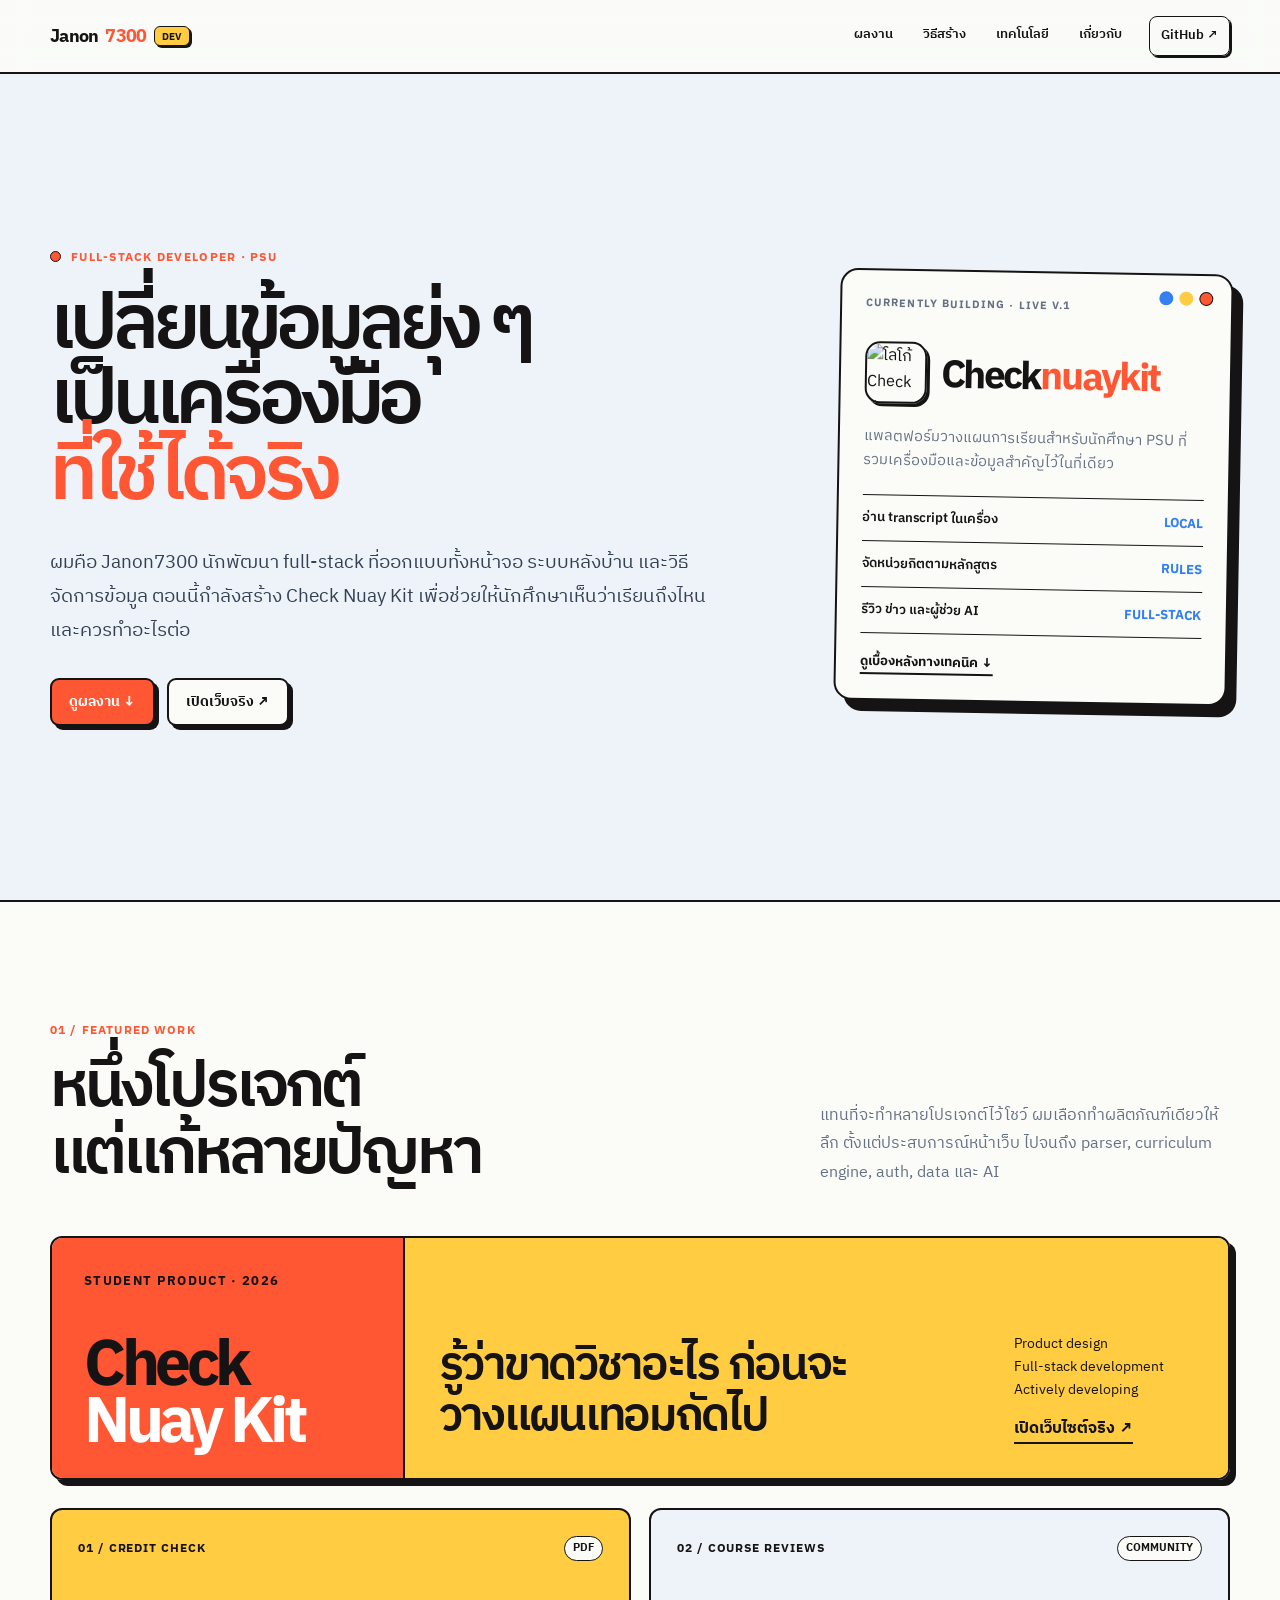
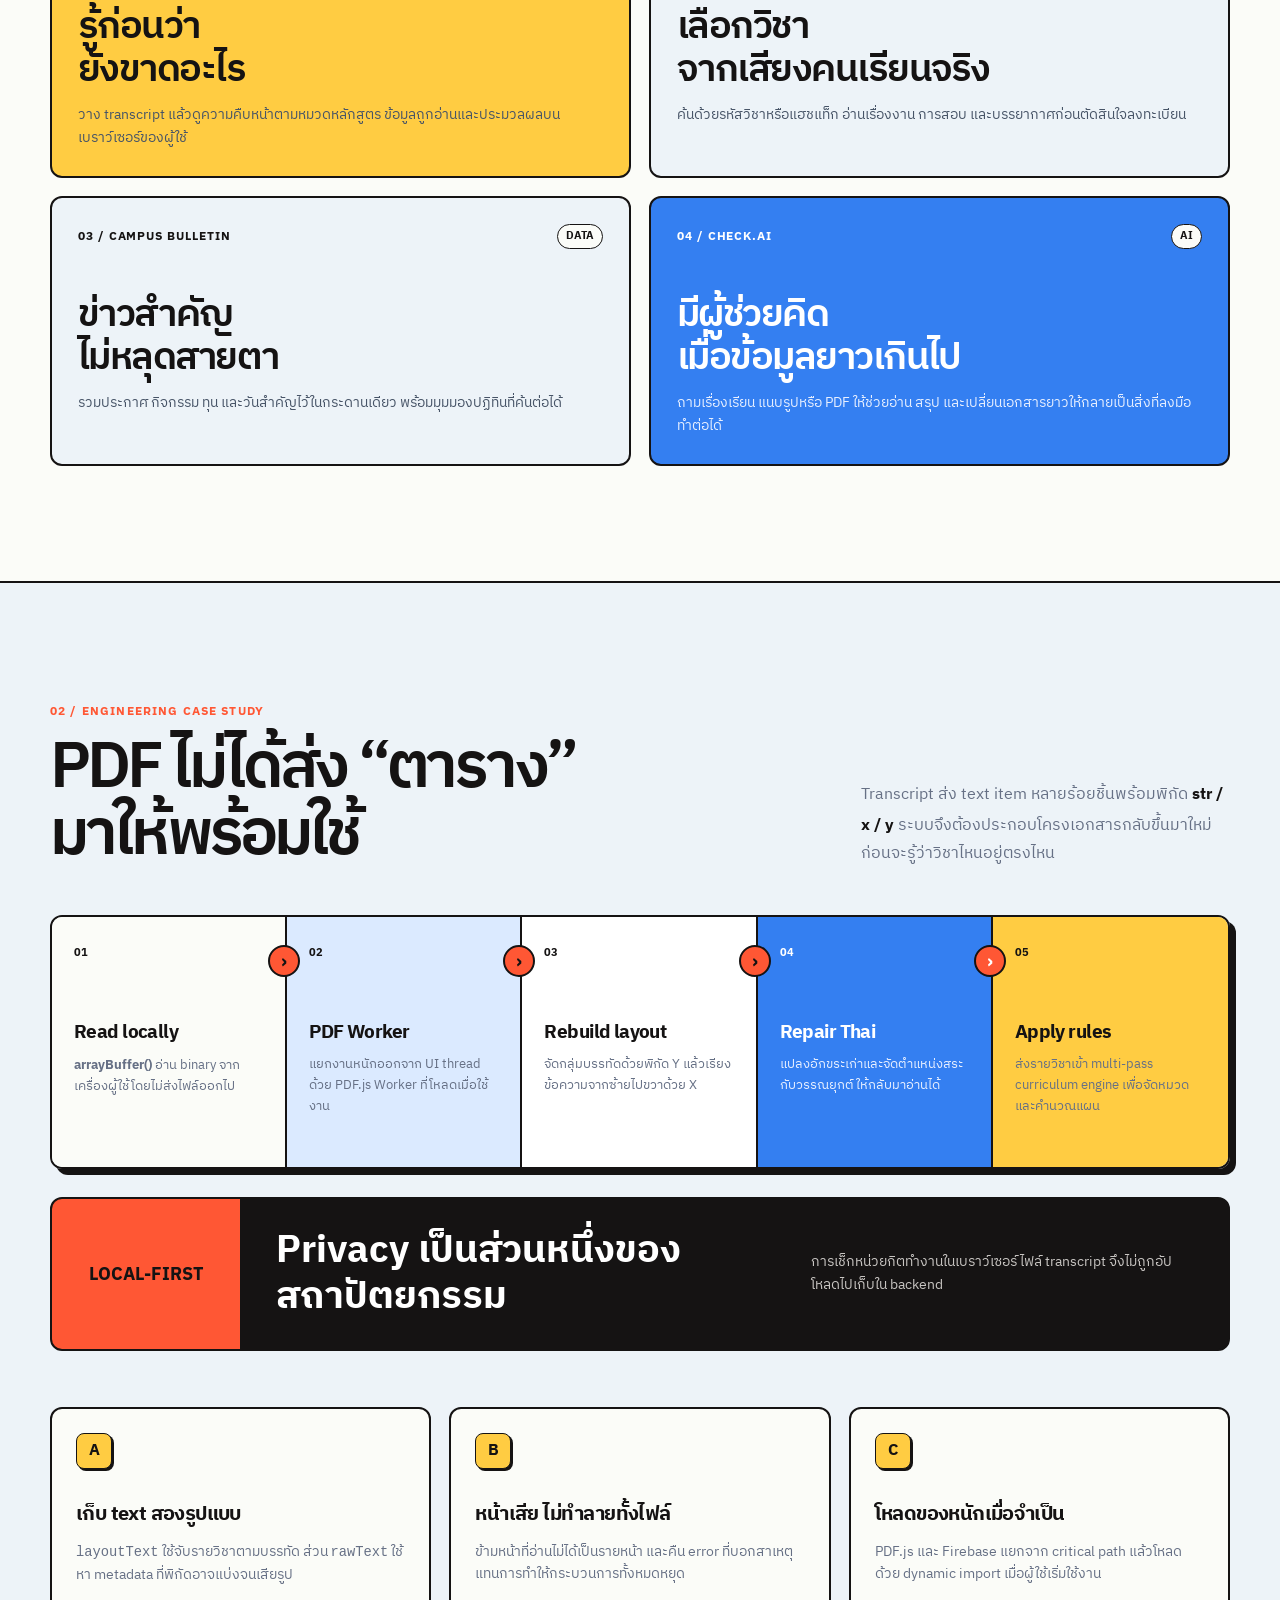
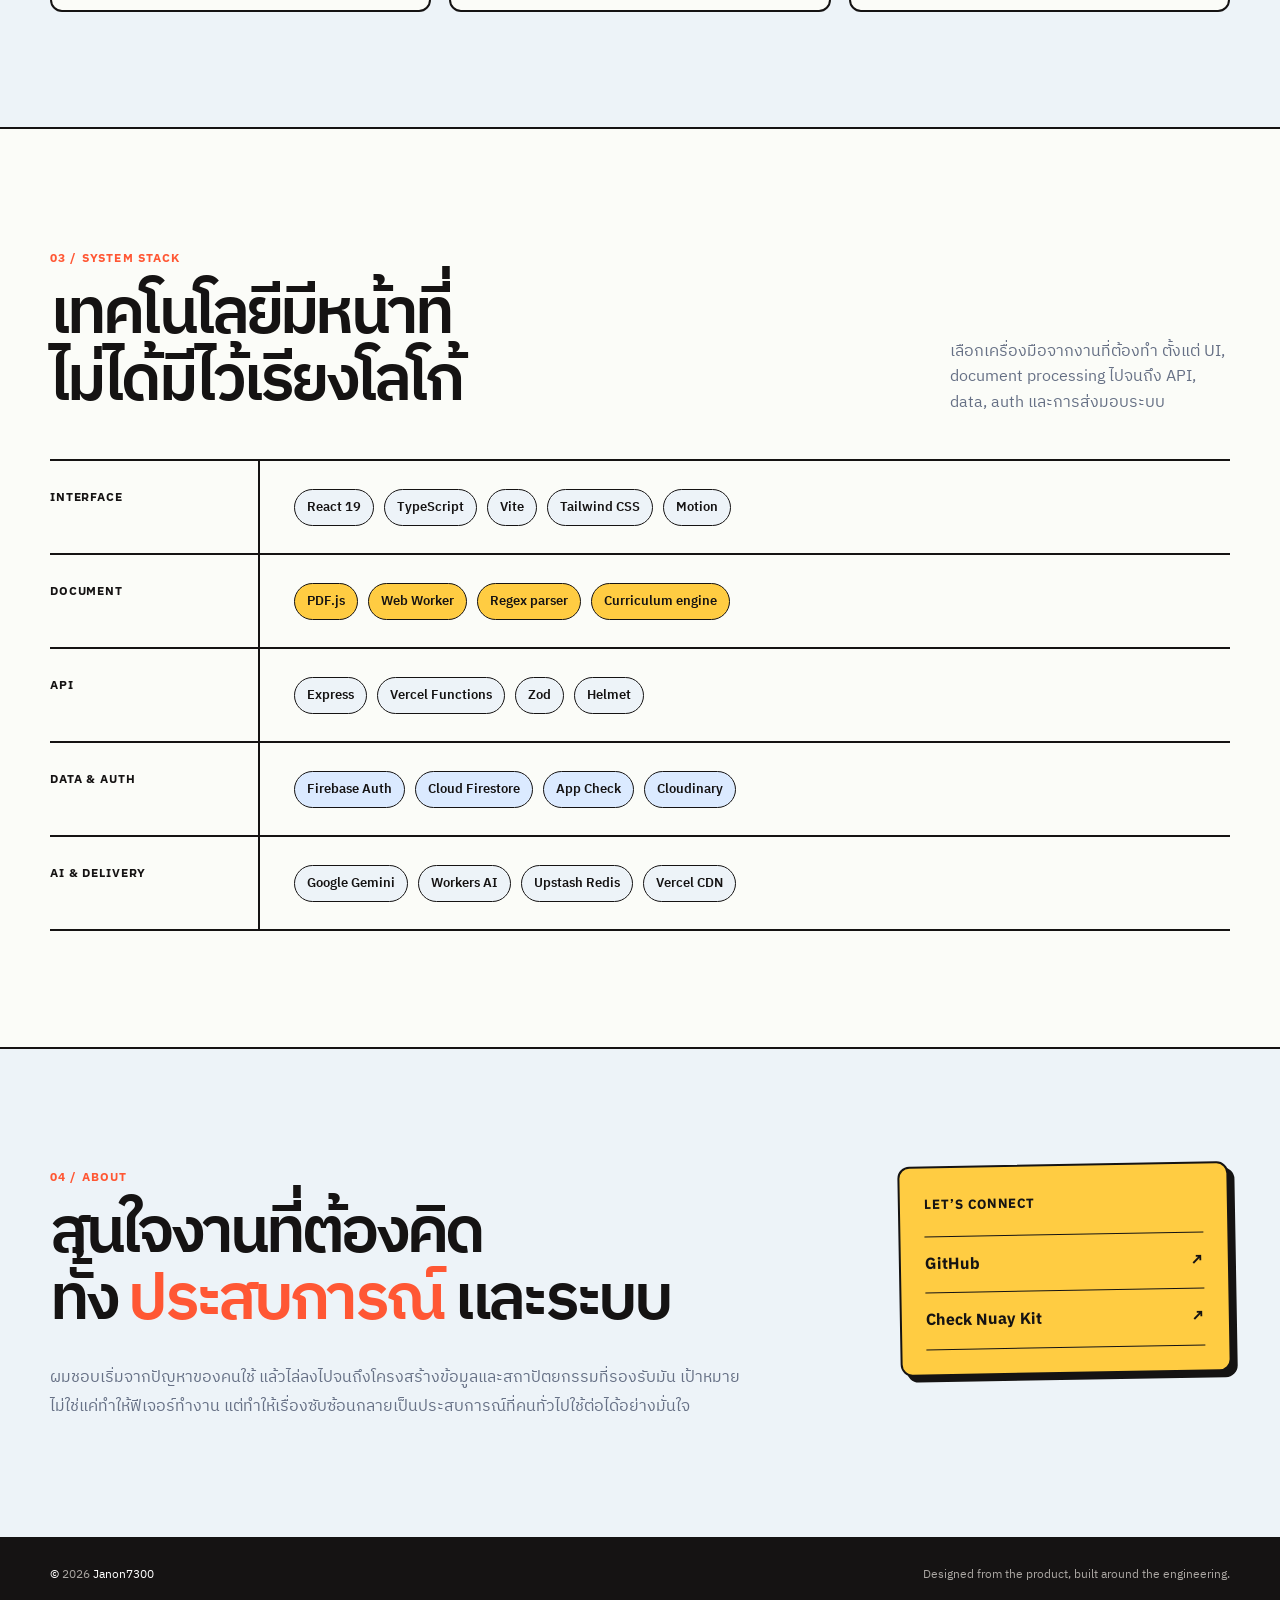
==== index.html @ 9622d3dd "Align portfolio with Check Nuay Kit design system" ====
<!doctype html>
<html lang="th">
<head>
  <meta charset="utf-8">
  <meta name="viewport" content="width=device-width, initial-scale=1">
  <meta name="description" content="Janon7300 — Full-stack developer ผู้สร้าง Check Nuay Kit และระบบอ่าน transcript แบบ local-first">
  <meta name="theme-color" content="#edf3f8">
  <meta property="og:title" content="Janon7300 — Full-stack Developer">
  <meta property="og:description" content="ออกแบบหน้าจอ ระบบหลังบ้าน และวิธีเปลี่ยนข้อมูลยุ่ง ๆ ให้เป็นเครื่องมือที่ใช้ได้จริง">
  <meta property="og:type" content="website">
  <meta property="og:url" content="https://janon7300.github.io/">
  <link rel="preconnect" href="https://fonts.googleapis.com">
  <link rel="preconnect" href="https://fonts.gstatic.com" crossorigin>
  <link href="https://fonts.googleapis.com/css2?family=IBM+Plex+Sans+Thai:wght@400;500;600;700&family=IBM+Plex+Sans:wght@500;600;700&display=swap" rel="stylesheet">
  <title>Janon7300 — Full-stack Developer</title>
  <style>
    :root {
      --bg: #edf3f8;
      --surface: #fbfcf8;
      --ink: #151313;
      --muted: #667085;
      --coral: #ff5734;
      --yellow: #ffcc42;
      --blue: #347ff1;
      --blue-soft: #dbeaff;
      --line: #151313;
      --shadow: 6px 6px 0 var(--ink);
      --radius: 12px;
      --wrap: min(1180px, calc(100% - 40px));
    }

    * { box-sizing: border-box; }

    html {
      scroll-behavior: smooth;
      scroll-padding-top: 88px;
    }

    body {
      margin: 0;
      color: var(--ink);
      background: var(--bg);
      font-family: "IBM Plex Sans Thai", "IBM Plex Sans", ui-sans-serif, system-ui, sans-serif;
      line-height: 1.6;
    }

    a { color: inherit; text-decoration: none; }
    img { display: block; max-width: 100%; }
    button, a { -webkit-tap-highlight-color: transparent; }
    ::selection { color: var(--ink); background: var(--yellow); }

    .skip-link {
      position: fixed;
      top: 8px;
      left: 8px;
      z-index: 100;
      padding: 10px 14px;
      color: #fff;
      background: var(--ink);
      transform: translateY(-150%);
    }

    .skip-link:focus { transform: none; }
    a:focus-visible { outline: 3px solid var(--blue); outline-offset: 4px; }
    .wrap { width: var(--wrap); margin-inline: auto; }

    .site-header {
      position: sticky;
      top: 0;
      z-index: 30;
      background: color-mix(in srgb, var(--surface) 92%, transparent);
      border-bottom: 2px solid var(--line);
      backdrop-filter: blur(12px);
    }

    .header-inner {
      display: flex;
      min-height: 72px;
      align-items: center;
      justify-content: space-between;
      gap: 24px;
    }

    .brand {
      display: inline-flex;
      align-items: center;
      gap: 7px;
      font-family: "IBM Plex Sans", sans-serif;
      font-size: 1.12rem;
      font-weight: 700;
      letter-spacing: -.04em;
    }

    .brand span { color: var(--coral); }
    .version {
      padding: 1px 7px;
      background: var(--yellow);
      border: 1.5px solid var(--line);
      border-radius: 6px;
      font-size: .65rem;
      letter-spacing: 0;
      box-shadow: 2px 2px 0 var(--ink);
    }

    nav { display: flex; align-items: center; gap: 8px; }
    nav a {
      padding: 8px 11px;
      border-bottom: 3px solid transparent;
      font-size: .84rem;
      font-weight: 600;
    }
    nav a:hover { color: var(--coral); border-color: var(--coral); }

    .nav-github {
      margin-left: 8px;
      border: 1.5px solid var(--line);
      border-radius: 8px;
      box-shadow: 2px 2px 0 var(--ink);
    }
    nav .nav-github:hover { color: var(--ink); background: var(--yellow); border-color: var(--line); transform: translate(-1px, -1px); }

    .hero {
      display: grid;
      grid-template-columns: minmax(0, 1.28fr) minmax(320px, .72fr);
      gap: clamp(46px, 7vw, 100px);
      min-height: calc(100svh - 74px);
      padding-block: clamp(64px, 9vw, 116px);
      align-items: center;
    }

    .eyebrow {
      display: flex;
      margin: 0 0 22px;
      align-items: center;
      gap: 10px;
      color: var(--coral);
      font-family: "IBM Plex Sans", sans-serif;
      font-size: .72rem;
      font-weight: 700;
      letter-spacing: .11em;
      text-transform: uppercase;
    }

    .eyebrow::before {
      width: 9px;
      height: 9px;
      content: "";
      background: currentColor;
      border: 1px solid var(--line);
      border-radius: 50%;
    }

    h1, h2, h3, p { overflow-wrap: anywhere; }

    h1 {
      max-width: 780px;
      margin: 0;
      font-size: clamp(3.4rem, 6vw, 6rem);
      font-weight: 600;
      letter-spacing: -.065em;
      line-height: .98;
    }

    h1 span { display: block; }
    h1 .accent { color: var(--coral); }

    .hero-copy {
      max-width: 680px;
      margin: 32px 0 0;
      color: #344054;
      font-size: clamp(1rem, 1.5vw, 1.18rem);
      line-height: 1.8;
    }

    .actions { display: flex; gap: 12px; margin-top: 30px; flex-wrap: wrap; }

    .button {
      display: inline-flex;
      min-height: 48px;
      padding: 11px 17px;
      align-items: center;
      justify-content: center;
      background: var(--surface);
      border: 2px solid var(--line);
      border-radius: 9px;
      box-shadow: 4px 4px 0 var(--ink);
      font-size: .88rem;
      font-weight: 700;
      transition: transform .16s ease, box-shadow .16s ease, background .16s ease;
    }

    .button.primary { color: #fff; background: var(--coral); }
    .button:hover { background: var(--yellow); transform: translate(-2px, -2px); box-shadow: 6px 6px 0 var(--ink); }
    .button.primary:hover { color: var(--ink); }

    .project-card {
      position: relative;
      padding: 24px;
      background: var(--surface);
      border: 2px solid var(--line);
      border-radius: 18px;
      box-shadow: 10px 11px 0 var(--ink);
      transform: rotate(1deg);
    }

    .project-card::before {
      position: absolute;
      top: 16px;
      right: 18px;
      width: 12px;
      height: 12px;
      content: "";
      background: var(--coral);
      border: 1.5px solid var(--line);
      border-radius: 50%;
      box-shadow: -20px 0 0 var(--yellow), -40px 0 0 var(--blue);
    }

    .project-card .label {
      margin: 0 0 30px;
      font-family: "IBM Plex Sans", sans-serif;
      font-size: .67rem;
      font-weight: 700;
      letter-spacing: .1em;
    }

    .project-brand {
      display: flex;
      align-items: center;
      gap: 14px;
    }

    .project-brand img {
      width: 62px;
      height: 62px;
      border: 2px solid var(--line);
      border-radius: 15px;
      box-shadow: 3px 3px 0 var(--ink);
    }

    .project-brand h2 {
      margin: 0;
      font-family: "IBM Plex Sans", sans-serif;
      font-size: clamp(1.8rem, 3vw, 2.6rem);
      letter-spacing: -.06em;
      line-height: 1;
    }

    .project-brand h2 span { color: var(--coral); }
    .project-card > p { margin: 22px 0; color: var(--muted); font-size: .92rem; }

    .project-points {
      display: grid;
      margin: 0;
      padding: 0;
      list-style: none;
      border-top: 1.5px solid var(--line);
    }

    .project-points li {
      display: flex;
      padding: 12px 0;
      align-items: center;
      justify-content: space-between;
      gap: 16px;
      border-bottom: 1.5px solid var(--line);
      font-size: .82rem;
      font-weight: 600;
    }

    .project-points b { color: var(--blue); font-family: "IBM Plex Sans", sans-serif; }
    .card-link { display: inline-block; margin-top: 18px; font-size: .82rem; font-weight: 700; border-bottom: 2px solid var(--line); }

    section { padding-block: clamp(74px, 9vw, 120px); }
    .section-head {
      display: grid;
      grid-template-columns: minmax(0, .9fr) minmax(300px, .55fr);
      gap: clamp(34px, 8vw, 100px);
      margin-bottom: 48px;
      align-items: end;
    }

    .section-no {
      display: inline-block;
      margin-bottom: 14px;
      color: var(--coral);
      font-family: "IBM Plex Sans", sans-serif;
      font-size: .72rem;
      font-weight: 700;
      letter-spacing: .1em;
      text-transform: uppercase;
    }

    .section-head h2, .engineering-copy h2, .stack-heading h2, .about h2 {
      margin: 0;
      font-size: clamp(2.55rem, 5vw, 4.9rem);
      font-weight: 600;
      letter-spacing: -.06em;
      line-height: 1.05;
    }

    .section-head > p { margin: 0; color: var(--muted); line-height: 1.8; }

    .work-section {
      background: var(--surface);
      border-top: 2px solid var(--line);
      border-bottom: 2px solid var(--line);
    }

    .work-intro {
      display: grid;
      grid-template-columns: minmax(240px, .6fr) minmax(0, 1.4fr);
      margin-bottom: 28px;
      overflow: hidden;
      border: 2px solid var(--line);
      border-radius: var(--radius);
      box-shadow: var(--shadow);
    }

    .work-title {
      display: flex;
      min-height: 240px;
      padding: 32px;
      flex-direction: column;
      justify-content: space-between;
      background: var(--coral);
      border-right: 2px solid var(--line);
    }

    .work-title small { font-family: "IBM Plex Sans", sans-serif; font-weight: 700; letter-spacing: .1em; }
    .work-title h3 { margin: 0; font-family: "IBM Plex Sans", sans-serif; font-size: clamp(2.6rem, 5vw, 5rem); letter-spacing: -.07em; line-height: .88; }
    .work-title h3 span { color: #fff; }

    .work-summary {
      display: grid;
      grid-template-columns: minmax(0, 1fr) 180px;
      gap: 32px;
      padding: 34px;
      align-items: end;
      background: var(--yellow);
    }

    .work-summary h3 { max-width: 620px; margin: 0; font-size: clamp(1.9rem, 3.6vw, 3.5rem); font-weight: 600; letter-spacing: -.05em; line-height: 1.12; }
    .work-summary p { margin: 0; font-size: .9rem; }
    .work-summary a { display: inline-block; margin-top: 14px; font-weight: 700; border-bottom: 2px solid var(--line); }

    .module-grid {
      display: grid;
      grid-template-columns: repeat(2, minmax(0, 1fr));
      gap: 18px;
    }

    .module {
      min-height: 245px;
      padding: 26px;
      background: var(--bg);
      border: 2px solid var(--line);
      border-radius: var(--radius);
      transition: transform .18s ease, box-shadow .18s ease;
    }

    .module:nth-child(1) { background: var(--yellow); }
    .module:nth-child(4) { color: #fff; background: var(--blue); }
    .module:hover { transform: translate(-3px, -3px); box-shadow: var(--shadow); }
    .module-top { display: flex; align-items: center; justify-content: space-between; gap: 20px; }
    .module-no { font-family: "IBM Plex Sans", sans-serif; font-size: .72rem; font-weight: 700; letter-spacing: .08em; }
    .module-tag { padding: 3px 8px; background: var(--surface); border: 1.5px solid var(--line); border-radius: 999px; color: var(--ink); font-size: .66rem; font-weight: 700; }
    .module h3 { max-width: 480px; margin: 45px 0 12px; font-size: clamp(1.7rem, 3vw, 2.7rem); font-weight: 600; letter-spacing: -.04em; line-height: 1.12; }
    .module p { max-width: 520px; margin: 0; color: #475467; font-size: .9rem; }
    .module:nth-child(4) p { color: #e7efff; }

    .engineering {
      background: var(--bg);
    }

    .engineering-copy {
      display: grid;
      grid-template-columns: minmax(0, 1fr) minmax(300px, .52fr);
      gap: clamp(34px, 8vw, 100px);
      margin-bottom: 46px;
      align-items: end;
    }

    .engineering-copy p { margin: 0; color: var(--muted); line-height: 1.8; }
    .engineering-copy code { color: var(--ink); font-family: "IBM Plex Sans", monospace; font-weight: 700; }

    .pipeline {
      display: grid;
      grid-template-columns: repeat(5, minmax(0, 1fr));
      border: 2px solid var(--line);
      border-radius: var(--radius);
      box-shadow: var(--shadow);
      overflow: hidden;
    }

    .pipe-step {
      position: relative;
      min-height: 250px;
      padding: 22px;
      background: var(--surface);
      border-right: 2px solid var(--line);
    }

    .pipe-step:last-child { border-right: 0; background: var(--yellow); }
    .pipe-step:nth-child(2) { background: var(--blue-soft); }
    .pipe-step:nth-child(3) { background: #fff; }
    .pipe-step:nth-child(4) { color: #fff; background: var(--blue); }
    .pipe-step:nth-child(4) p { color: #e7efff; }

    .pipe-step:not(:last-child)::after {
      position: absolute;
      top: 28px;
      right: -15px;
      z-index: 3;
      display: grid;
      width: 28px;
      height: 28px;
      content: "›";
      background: var(--coral);
      border: 2px solid var(--line);
      border-radius: 50%;
      place-items: center;
      font-size: 1.2rem;
      font-weight: 700;
      line-height: 1;
    }

    .pipe-no { font-family: "IBM Plex Sans", sans-serif; font-size: .7rem; font-weight: 700; }
    .pipe-step h3 { margin: 56px 0 10px; font-size: 1.2rem; letter-spacing: -.03em; line-height: 1.2; }
    .pipe-step p { margin: 0; color: var(--muted); font-size: .8rem; line-height: 1.65; }
    .pipe-step code { color: inherit; font-family: "IBM Plex Sans", monospace; font-weight: 700; }

    .privacy {
      display: grid;
      grid-template-columns: 190px minmax(0, 1fr);
      margin-top: 28px;
      overflow: hidden;
      color: #fff;
      background: var(--ink);
      border: 2px solid var(--line);
      border-radius: var(--radius);
    }

    .privacy strong {
      display: grid;
      min-height: 150px;
      padding: 24px;
      color: var(--ink);
      background: var(--coral);
      border-right: 2px solid var(--line);
      place-items: center;
      text-align: center;
      font-family: "IBM Plex Sans", sans-serif;
      font-size: 1.1rem;
    }

    .privacy div { display: flex; padding: 28px 34px; align-items: center; justify-content: space-between; gap: 40px; }
    .privacy h3 { margin: 0; font-size: clamp(1.65rem, 3vw, 2.6rem); line-height: 1.2; }
    .privacy p { max-width: 500px; margin: 0; color: #c8c5c2; font-size: .9rem; }

    .decisions { display: grid; grid-template-columns: repeat(3, 1fr); gap: 18px; margin-top: 56px; }
    .decision { padding: 24px; background: var(--surface); border: 2px solid var(--line); border-radius: var(--radius); }
    .decision b { display: grid; width: 36px; height: 36px; background: var(--yellow); border: 1.5px solid var(--line); border-radius: 8px; place-items: center; box-shadow: 2px 2px 0 var(--ink); }
    .decision h3 { margin: 30px 0 10px; font-size: 1.25rem; letter-spacing: -.03em; }
    .decision p { margin: 0; color: var(--muted); font-size: .86rem; }

    .stack-section {
      background: var(--surface);
      border-top: 2px solid var(--line);
      border-bottom: 2px solid var(--line);
    }

    .stack-heading { display: grid; grid-template-columns: minmax(0, 1fr) 280px; gap: 60px; margin-bottom: 44px; align-items: end; }
    .stack-heading p { margin: 0; color: var(--muted); }

    .stack-list { border-top: 2px solid var(--line); }
    .stack-row {
      display: grid;
      grid-template-columns: 210px minmax(0, 1fr);
      min-height: 94px;
      border-bottom: 2px solid var(--line);
    }
    .stack-row h3 { margin: 0; padding: 26px 24px 26px 0; border-right: 2px solid var(--line); font-family: "IBM Plex Sans", sans-serif; font-size: .78rem; letter-spacing: .07em; text-transform: uppercase; }
    .stack-tools { display: flex; padding: 18px 0 18px 34px; align-items: center; gap: 10px; flex-wrap: wrap; }
    .stack-tools span { padding: 7px 12px; background: var(--bg); border: 1.5px solid var(--line); border-radius: 999px; font-size: .84rem; font-weight: 600; }
    .stack-row:nth-child(2) .stack-tools span { background: var(--yellow); }
    .stack-row:nth-child(4) .stack-tools span { background: var(--blue-soft); }

    .about {
      display: grid;
      grid-template-columns: minmax(0, 1.2fr) minmax(280px, .55fr);
      gap: clamp(50px, 10vw, 130px);
      align-items: start;
    }
    .about h2 span { color: var(--coral); }
    .about-copy p { max-width: 690px; margin: 28px 0 0; color: var(--muted); font-size: 1rem; line-height: 1.85; }
    .contact-card { padding: 24px; background: var(--yellow); border: 2px solid var(--line); border-radius: var(--radius); box-shadow: var(--shadow); transform: rotate(-1deg); }
    .contact-card small { font-family: "IBM Plex Sans", sans-serif; font-weight: 700; letter-spacing: .08em; }
    .contact-card a { display: flex; padding: 15px 0; align-items: center; justify-content: space-between; border-bottom: 1.5px solid var(--line); font-weight: 700; }
    .contact-card a:first-of-type { margin-top: 18px; border-top: 1.5px solid var(--line); }

    footer { color: #fff; background: var(--ink); }
    .footer-inner { display: flex; min-height: 76px; align-items: center; justify-content: space-between; gap: 20px; font-size: .78rem; }
    .footer-inner span:last-child { color: #aaa6a2; }

    @media (max-width: 920px) {
      .hero { grid-template-columns: 1fr; min-height: 0; }
      .project-card { max-width: 620px; transform: none; }
      .section-head, .engineering-copy { grid-template-columns: 1fr; }
      .work-intro { grid-template-columns: 1fr; }
      .work-title { min-height: 210px; border-right: 0; border-bottom: 2px solid var(--line); }
      .pipeline { grid-template-columns: 1fr; }
      .pipe-step { min-height: 0; border-right: 0; border-bottom: 2px solid var(--line); }
      .pipe-step:last-child { border-bottom: 0; }
      .pipe-step:not(:last-child)::after { top: auto; right: 24px; bottom: -15px; transform: rotate(90deg); }
      .pipe-step h3 { margin-top: 34px; }
      .privacy div { align-items: flex-start; flex-direction: column; gap: 14px; }
      .decisions { grid-template-columns: 1fr; }
      .stack-heading { grid-template-columns: 1fr; gap: 20px; }
      .about { grid-template-columns: 1fr; }
      .contact-card { max-width: 500px; transform: none; }
    }

    @media (max-width: 620px) {
      :root { --wrap: min(100% - 28px, 1180px); --shadow: 4px 4px 0 var(--ink); }
      html { scroll-padding-top: 72px; }
      .header-inner { min-height: 62px; }
      .brand { font-size: 1rem; }
      nav a { display: none; }
      nav a:first-child, nav .nav-github { display: inline-flex; }
      nav .nav-github { margin-left: 0; }
      .hero { gap: 54px; padding-block: 54px 76px; }
      h1 { font-size: clamp(2.85rem, 12.8vw, 3.8rem); line-height: 1.03; }
      .hero-copy { margin-top: 24px; font-size: .98rem; }
      .actions { align-items: stretch; flex-direction: column; }
      .button { width: 100%; }
      .project-card { padding: 20px; box-shadow: 7px 8px 0 var(--ink); }
      .project-card::before { display: none; }
      .project-card .label { margin-bottom: 22px; }
      .project-brand img { width: 52px; height: 52px; }
      section { padding-block: 68px; }
      .section-head { margin-bottom: 34px; }
      .section-head h2, .engineering-copy h2, .stack-heading h2, .about h2 { font-size: clamp(2.35rem, 11.5vw, 3.4rem); }
      .work-title { min-height: 180px; padding: 24px; }
      .work-title h3 { font-size: 3rem; }
      .work-summary { grid-template-columns: 1fr; padding: 26px; }
      .module-grid { grid-template-columns: 1fr; }
      .module { min-height: 220px; }
      .pipeline { box-shadow: 4px 4px 0 var(--ink); }
      .pipe-step { padding: 22px; }
      .privacy { grid-template-columns: 1fr; }
      .privacy strong { min-height: 88px; border-right: 0; border-bottom: 2px solid var(--line); }
      .privacy div { padding: 26px; }
      .stack-row { grid-template-columns: 1fr; }
      .stack-row h3 { padding: 18px 0 10px; border-right: 0; }
      .stack-tools { padding: 0 0 20px; }
      .about-copy p { font-size: .95rem; }
      .footer-inner { padding-block: 22px; align-items: flex-start; flex-direction: column; }
    }

    @media (prefers-reduced-motion: reduce) {
      html { scroll-behavior: auto; }
      *, *::before, *::after { transition-duration: .01ms !important; }
    }
  </style>
</head>
<body>
  <a class="skip-link" href="#main">ข้ามไปยังเนื้อหาหลัก</a>

  <header class="site-header">
    <div class="header-inner wrap">
      <a class="brand" href="#top" aria-label="กลับไปด้านบน">Janon<span>7300</span><b class="version">DEV</b></a>
      <nav aria-label="เมนูหลัก">
        <a href="#work">ผลงาน</a>
        <a href="#engineering">วิธีสร้าง</a>
        <a href="#stack">เทคโนโลยี</a>
        <a href="#about">เกี่ยวกับ</a>
        <a class="nav-github" href="https://github.com/Janon7300" target="_blank" rel="noreferrer">GitHub ↗</a>
      </nav>
    </div>
  </header>

  <main id="main">
    <section class="hero wrap" id="top">
      <div>
        <p class="eyebrow">Full-stack developer · PSU</p>
        <h1>
          <span>เปลี่ยนข้อมูลยุ่ง ๆ</span>
          <span>เป็นเครื่องมือ</span>
          <span class="accent">ที่ใช้ได้จริง</span>
        </h1>
        <p class="hero-copy">ผมคือ Janon7300 นักพัฒนา full-stack ที่ออกแบบทั้งหน้าจอ ระบบหลังบ้าน และวิธีจัดการข้อมูล ตอนนี้กำลังสร้าง Check Nuay Kit เพื่อช่วยให้นักศึกษาเห็นว่าเรียนถึงไหน และควรทำอะไรต่อ</p>
        <div class="actions">
          <a class="button primary" href="#work">ดูผลงาน ↓</a>
          <a class="button" href="https://checknuaykit.vercel.app/" target="_blank" rel="noreferrer">เปิดเว็บจริง ↗</a>
        </div>
      </div>

      <aside class="project-card" aria-label="โปรเจกต์ที่กำลังพัฒนา">
        <p class="label">CURRENTLY BUILDING · LIVE V.1</p>
        <div class="project-brand">
          <img src="https://checknuaykit.vercel.app/p2.png" width="62" height="62" alt="โลโก้ Check Nuay Kit">
          <h2>Check<span>nuaykit</span></h2>
        </div>
        <p>แพลตฟอร์มวางแผนการเรียนสำหรับนักศึกษา PSU ที่รวมเครื่องมือและข้อมูลสำคัญไว้ในที่เดียว</p>
        <ul class="project-points">
          <li><span>อ่าน transcript ในเครื่อง</span><b>LOCAL</b></li>
          <li><span>จัดหน่วยกิตตามหลักสูตร</span><b>RULES</b></li>
          <li><span>รีวิว ข่าว และผู้ช่วย AI</span><b>FULL-STACK</b></li>
        </ul>
        <a class="card-link" href="#engineering">ดูเบื้องหลังทางเทคนิค ↓</a>
      </aside>
    </section>

    <section class="work-section" id="work">
      <div class="wrap">
        <div class="section-head">
          <div>
            <span class="section-no">01 / Featured work</span>
            <h2>หนึ่งโปรเจกต์<br>แต่แก้หลายปัญหา</h2>
          </div>
          <p>แทนที่จะทำหลายโปรเจกต์ไว้โชว์ ผมเลือกทำผลิตภัณฑ์เดียวให้ลึก ตั้งแต่ประสบการณ์หน้าเว็บ ไปจนถึง parser, curriculum engine, auth, data และ AI</p>
        </div>

        <article class="work-intro">
          <div class="work-title">
            <small>STUDENT PRODUCT · 2026</small>
            <h3>Check<br><span>Nuay Kit</span></h3>
          </div>
          <div class="work-summary">
            <h3>รู้ว่าขาดวิชาอะไร ก่อนจะวางแผนเทอมถัดไป</h3>
            <div>
              <p>Product design<br>Full-stack development<br>Actively developing</p>
              <a href="https://checknuaykit.vercel.app/" target="_blank" rel="noreferrer">เปิดเว็บไซต์จริง ↗</a>
            </div>
          </div>
        </article>

        <div class="module-grid" aria-label="ความสามารถหลักของ Check Nuay Kit">
          <article class="module">
            <div class="module-top"><span class="module-no">01 / CREDIT CHECK</span><span class="module-tag">PDF</span></div>
            <h3>รู้ก่อนว่า<br>ยังขาดอะไร</h3>
            <p>วาง transcript แล้วดูความคืบหน้าตามหมวดหลักสูตร ข้อมูลถูกอ่านและประมวลผลบนเบราว์เซอร์ของผู้ใช้</p>
          </article>
          <article class="module">
            <div class="module-top"><span class="module-no">02 / COURSE REVIEWS</span><span class="module-tag">COMMUNITY</span></div>
            <h3>เลือกวิชา<br>จากเสียงคนเรียนจริง</h3>
            <p>ค้นด้วยรหัสวิชาหรือแฮชแท็ก อ่านเรื่องงาน การสอบ และบรรยากาศก่อนตัดสินใจลงทะเบียน</p>
          </article>
          <article class="module">
            <div class="module-top"><span class="module-no">03 / CAMPUS BULLETIN</span><span class="module-tag">DATA</span></div>
            <h3>ข่าวสำคัญ<br>ไม่หลุดสายตา</h3>
            <p>รวมประกาศ กิจกรรม ทุน และวันสำคัญไว้ในกระดานเดียว พร้อมมุมมองปฏิทินที่ค้นต่อได้</p>
          </article>
          <article class="module">
            <div class="module-top"><span class="module-no">04 / CHECK.AI</span><span class="module-tag">AI</span></div>
            <h3>มีผู้ช่วยคิด<br>เมื่อข้อมูลยาวเกินไป</h3>
            <p>ถามเรื่องเรียน แนบรูปหรือ PDF ให้ช่วยอ่าน สรุป และเปลี่ยนเอกสารยาวให้กลายเป็นสิ่งที่ลงมือทำต่อได้</p>
          </article>
        </div>
      </div>
    </section>

    <section class="engineering" id="engineering">
      <div class="wrap">
        <div class="engineering-copy">
          <div>
            <span class="section-no">02 / Engineering case study</span>
            <h2>PDF ไม่ได้ส่ง “ตาราง”<br>มาให้พร้อมใช้</h2>
          </div>
          <p>Transcript ส่ง text item หลายร้อยชิ้นพร้อมพิกัด <code>str / x / y</code> ระบบจึงต้องประกอบโครงเอกสารกลับขึ้นมาใหม่ ก่อนจะรู้ว่าวิชาไหนอยู่ตรงไหน</p>
        </div>

        <div class="pipeline" aria-label="ขั้นตอนประมวลผล transcript">
          <article class="pipe-step">
            <span class="pipe-no">01</span>
            <h3>Read locally</h3>
            <p><code>arrayBuffer()</code> อ่าน binary จากเครื่องผู้ใช้โดยไม่ส่งไฟล์ออกไป</p>
          </article>
          <article class="pipe-step">
            <span class="pipe-no">02</span>
            <h3>PDF Worker</h3>
            <p>แยกงานหนักออกจาก UI thread ด้วย PDF.js Worker ที่โหลดเมื่อใช้งาน</p>
          </article>
          <article class="pipe-step">
            <span class="pipe-no">03</span>
            <h3>Rebuild layout</h3>
            <p>จัดกลุ่มบรรทัดด้วยพิกัด Y แล้วเรียงข้อความจากซ้ายไปขวาด้วย X</p>
          </article>
          <article class="pipe-step">
            <span class="pipe-no">04</span>
            <h3>Repair Thai</h3>
            <p>แปลงอักขระเก่าและจัดตำแหน่งสระกับวรรณยุกต์ให้กลับมาอ่านได้</p>
          </article>
          <article class="pipe-step">
            <span class="pipe-no">05</span>
            <h3>Apply rules</h3>
            <p>ส่งรายวิชาเข้า multi-pass curriculum engine เพื่อจัดหมวดและคำนวณแผน</p>
          </article>
        </div>

        <aside class="privacy">
          <strong>LOCAL-FIRST</strong>
          <div>
            <h3>Privacy เป็นส่วนหนึ่งของสถาปัตยกรรม</h3>
            <p>การเช็กหน่วยกิตทำงานในเบราว์เซอร์ ไฟล์ transcript จึงไม่ถูกอัปโหลดไปเก็บใน backend</p>
          </div>
        </aside>

        <div class="decisions" aria-label="การตัดสินใจทางวิศวกรรม">
          <article class="decision">
            <b>A</b>
            <h3>เก็บ text สองรูปแบบ</h3>
            <p><code>layoutText</code> ใช้จับรายวิชาตามบรรทัด ส่วน <code>rawText</code> ใช้หา metadata ที่พิกัดอาจแบ่งจนเสียรูป</p>
          </article>
          <article class="decision">
            <b>B</b>
            <h3>หน้าเสีย ไม่ทำลายทั้งไฟล์</h3>
            <p>ข้ามหน้าที่อ่านไม่ได้เป็นรายหน้า และคืน error ที่บอกสาเหตุแทนการทำให้กระบวนการทั้งหมดหยุด</p>
          </article>
          <article class="decision">
            <b>C</b>
            <h3>โหลดของหนักเมื่อจำเป็น</h3>
            <p>PDF.js และ Firebase แยกจาก critical path แล้วโหลดด้วย dynamic import เมื่อผู้ใช้เริ่มใช้งาน</p>
          </article>
        </div>
      </div>
    </section>

    <section class="stack-section" id="stack">
      <div class="wrap">
        <div class="stack-heading">
          <div>
            <span class="section-no">03 / System stack</span>
            <h2>เทคโนโลยีมีหน้าที่<br>ไม่ได้มีไว้เรียงโลโก้</h2>
          </div>
          <p>เลือกเครื่องมือจากงานที่ต้องทำ ตั้งแต่ UI, document processing ไปจนถึง API, data, auth และการส่งมอบระบบ</p>
        </div>

        <div class="stack-list">
          <div class="stack-row"><h3>Interface</h3><div class="stack-tools"><span>React 19</span><span>TypeScript</span><span>Vite</span><span>Tailwind CSS</span><span>Motion</span></div></div>
          <div class="stack-row"><h3>Document</h3><div class="stack-tools"><span>PDF.js</span><span>Web Worker</span><span>Regex parser</span><span>Curriculum engine</span></div></div>
          <div class="stack-row"><h3>API</h3><div class="stack-tools"><span>Express</span><span>Vercel Functions</span><span>Zod</span><span>Helmet</span></div></div>
          <div class="stack-row"><h3>Data & auth</h3><div class="stack-tools"><span>Firebase Auth</span><span>Cloud Firestore</span><span>App Check</span><span>Cloudinary</span></div></div>
          <div class="stack-row"><h3>AI & delivery</h3><div class="stack-tools"><span>Google Gemini</span><span>Workers AI</span><span>Upstash Redis</span><span>Vercel CDN</span></div></div>
        </div>
      </div>
    </section>

    <section id="about">
      <div class="about wrap">
        <div class="about-copy">
          <span class="section-no">04 / About</span>
          <h2>สนใจงานที่ต้องคิด<br>ทั้ง <span>ประสบการณ์</span> และระบบ</h2>
          <p>ผมชอบเริ่มจากปัญหาของคนใช้ แล้วไล่ลงไปจนถึงโครงสร้างข้อมูลและสถาปัตยกรรมที่รองรับมัน เป้าหมายไม่ใช่แค่ทำให้ฟีเจอร์ทำงาน แต่ทำให้เรื่องซับซ้อนกลายเป็นประสบการณ์ที่คนทั่วไปใช้ต่อได้อย่างมั่นใจ</p>
        </div>
        <aside class="contact-card">
          <small>LET’S CONNECT</small>
          <a href="https://github.com/Janon7300" target="_blank" rel="noreferrer"><span>GitHub</span><span>↗</span></a>
          <a href="https://checknuaykit.vercel.app/" target="_blank" rel="noreferrer"><span>Check Nuay Kit</span><span>↗</span></a>
        </aside>
      </div>
    </section>
  </main>

  <footer>
    <div class="footer-inner wrap">
      <span>© <span id="year">2026</span> Janon7300</span>
      <span>Designed from the product, built around the engineering.</span>
    </div>
  </footer>

  <script>document.getElementById("year").textContent = new Date().getFullYear();</script>
</body>
</html>
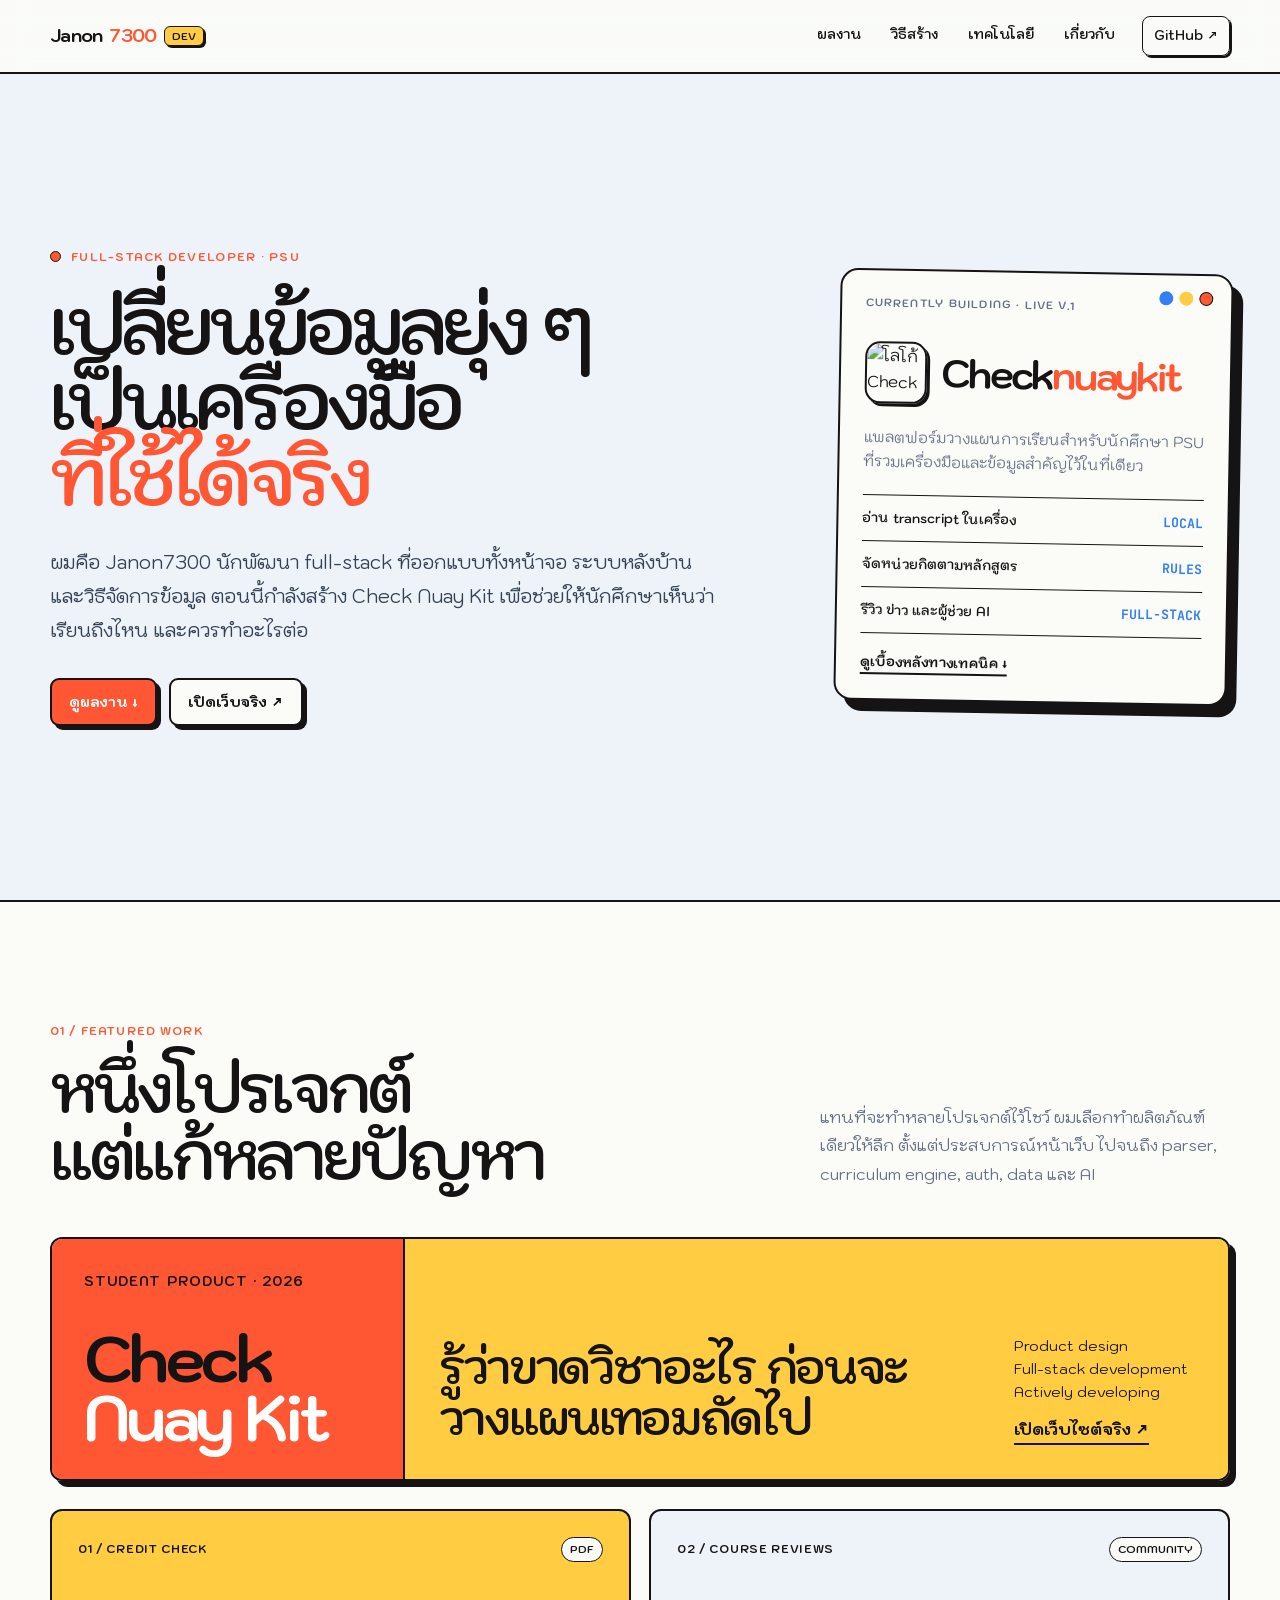
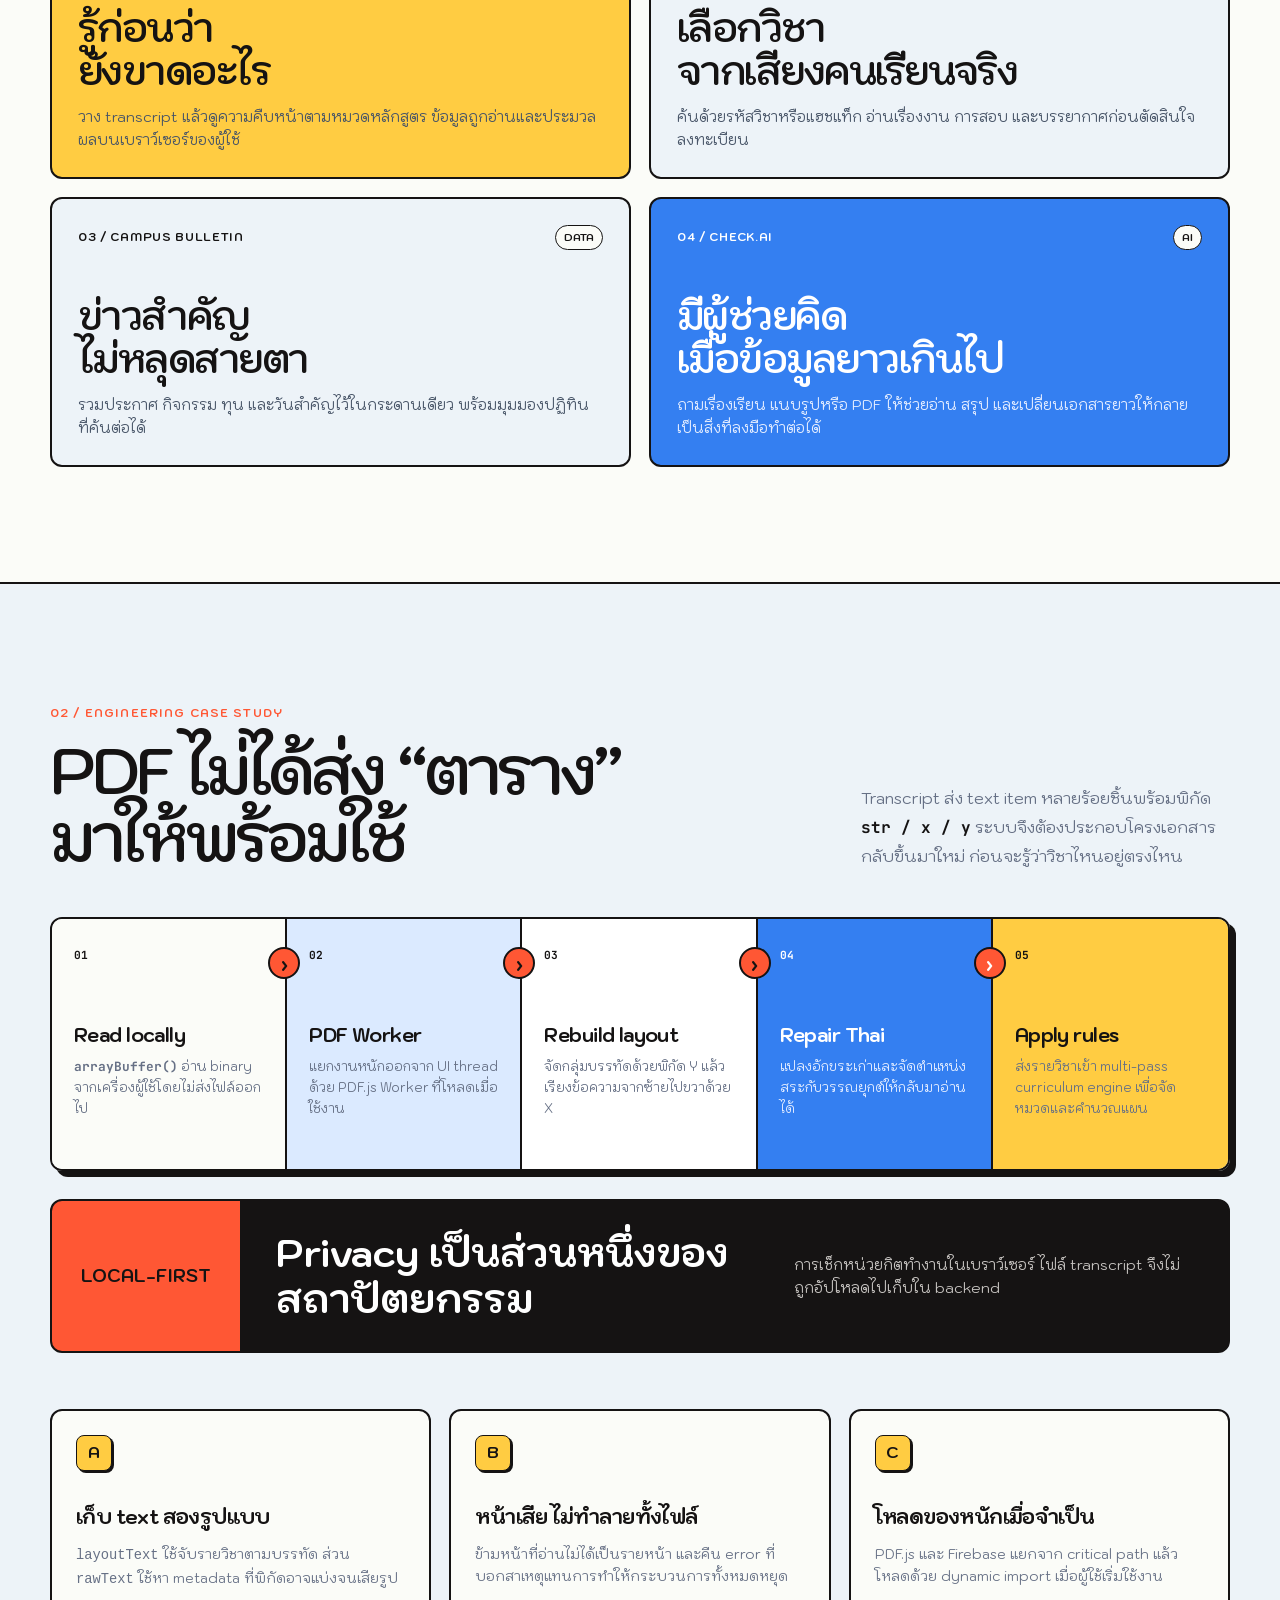
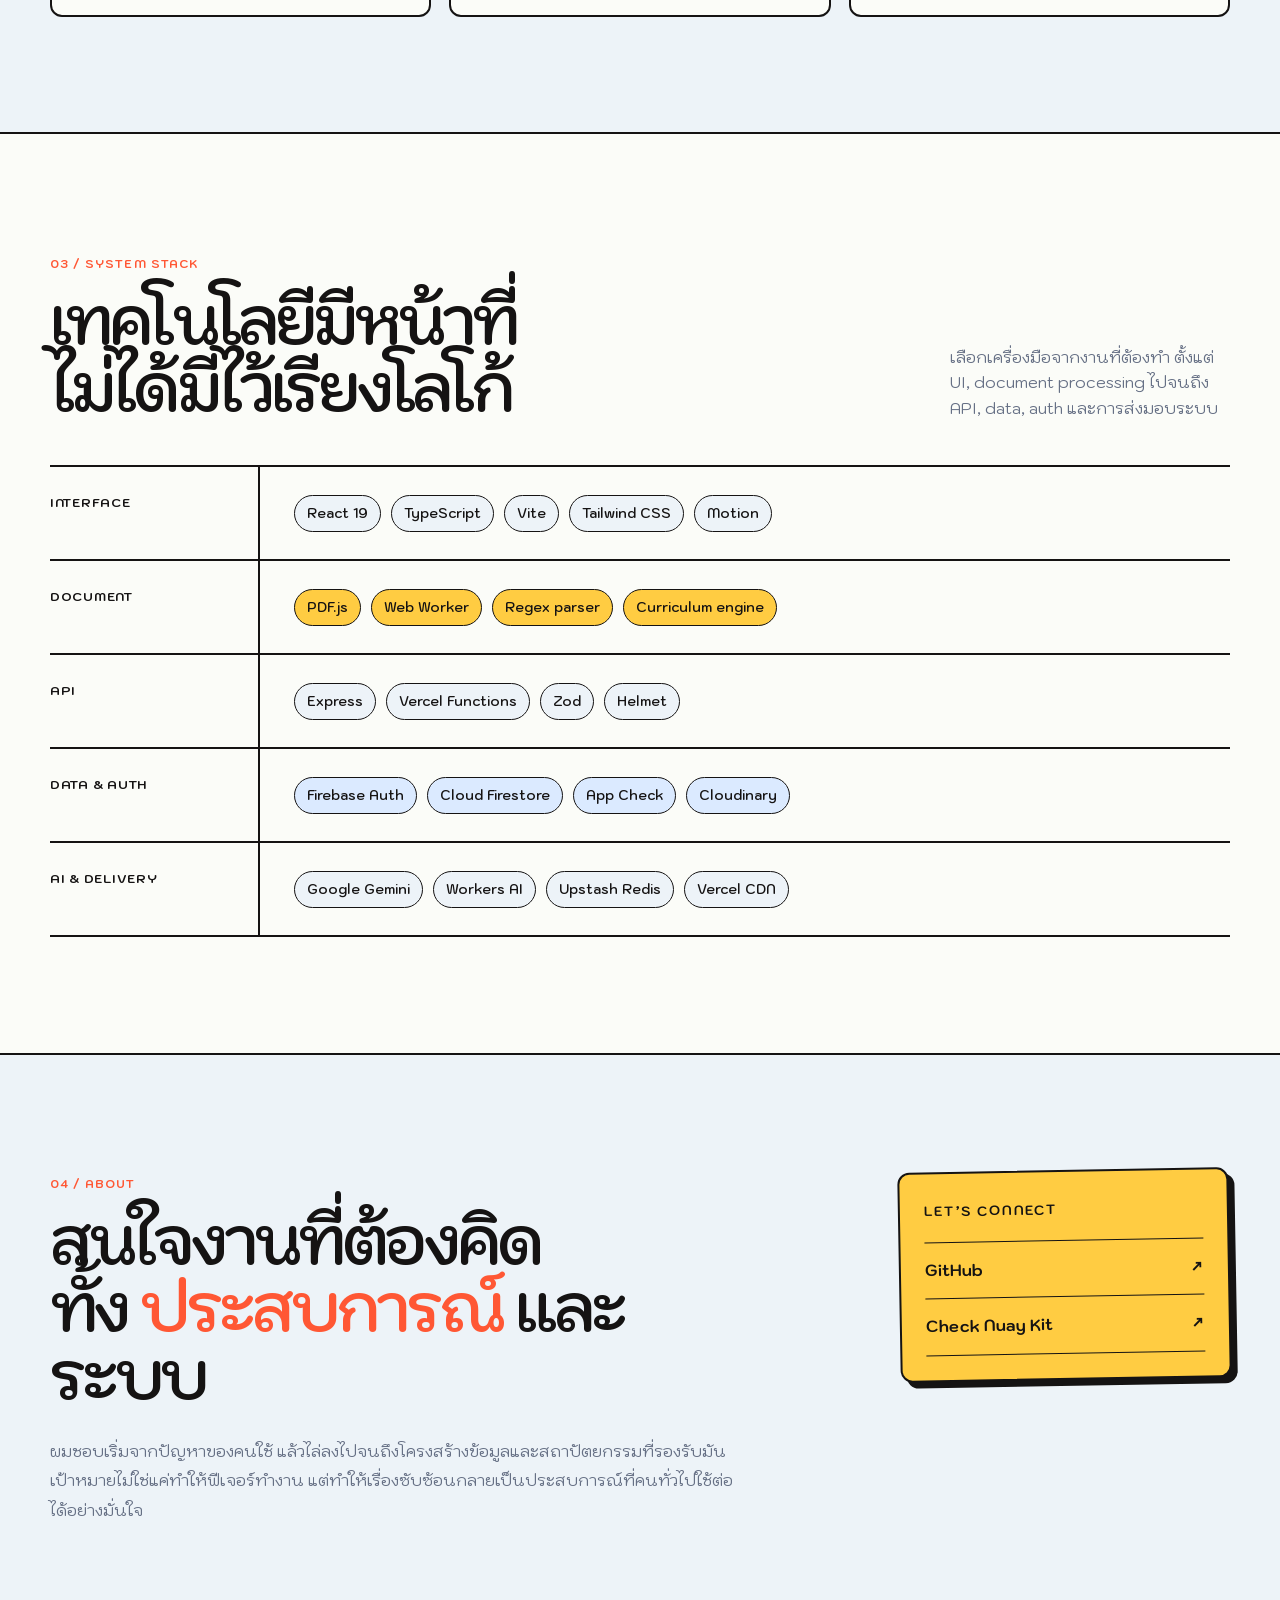
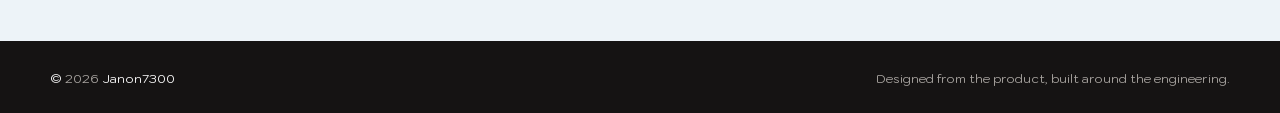
==== commit 9b0ebf0d: "Use Check Nuay Kit primary typography" ====
--- a/index.html
+++ b/index.html
@@ -11,7 +11,7 @@
   <meta property="og:url" content="https://janon7300.github.io/">
   <link rel="preconnect" href="https://fonts.googleapis.com">
   <link rel="preconnect" href="https://fonts.gstatic.com" crossorigin>
-  <link href="https://fonts.googleapis.com/css2?family=IBM+Plex+Sans+Thai:wght@400;500;600;700&family=IBM+Plex+Sans:wght@500;600;700&display=swap" rel="stylesheet">
+  <link href="https://fonts.googleapis.com/css2?family=IBM+Plex+Sans:wght@400;500;600;700&family=IBM+Plex+Sans+Thai:wght@400;500;600;700&family=JetBrains+Mono:wght@400;500;600;700&family=Kodchasan:wght@400;500;600;700&display=swap" rel="stylesheet">
   <title>Janon7300 — Full-stack Developer</title>
   <style>
     :root {
@@ -40,7 +40,7 @@
       margin: 0;
       color: var(--ink);
       background: var(--bg);
-      font-family: "IBM Plex Sans Thai", "IBM Plex Sans", ui-sans-serif, system-ui, sans-serif;
+      font-family: "Kodchasan", "IBM Plex Sans Thai", ui-sans-serif, system-ui, sans-serif;
       line-height: 1.6;
     }
 
@@ -85,7 +85,7 @@
       display: inline-flex;
       align-items: center;
       gap: 7px;
-      font-family: "IBM Plex Sans", sans-serif;
+      font-family: "Kodchasan", "IBM Plex Sans Thai", sans-serif;
       font-size: 1.12rem;
       font-weight: 700;
       letter-spacing: -.04em;
@@ -134,7 +134,7 @@
       align-items: center;
       gap: 10px;
       color: var(--coral);
-      font-family: "IBM Plex Sans", sans-serif;
+      font-family: "Kodchasan", "IBM Plex Sans Thai", sans-serif;
       font-size: .72rem;
       font-weight: 700;
       letter-spacing: .11em;
@@ -218,7 +218,7 @@
 
     .project-card .label {
       margin: 0 0 30px;
-      font-family: "IBM Plex Sans", sans-serif;
+      font-family: "Kodchasan", "IBM Plex Sans Thai", sans-serif;
       font-size: .67rem;
       font-weight: 700;
       letter-spacing: .1em;
@@ -240,7 +240,7 @@
 
     .project-brand h2 {
       margin: 0;
-      font-family: "IBM Plex Sans", sans-serif;
+      font-family: "Kodchasan", "IBM Plex Sans Thai", sans-serif;
       font-size: clamp(1.8rem, 3vw, 2.6rem);
       letter-spacing: -.06em;
       line-height: 1;
@@ -268,7 +268,7 @@
       font-weight: 600;
     }
 
-    .project-points b { color: var(--blue); font-family: "IBM Plex Sans", sans-serif; }
+    .project-points b { color: var(--blue); font-family: "JetBrains Mono", monospace; }
     .card-link { display: inline-block; margin-top: 18px; font-size: .82rem; font-weight: 700; border-bottom: 2px solid var(--line); }
 
     section { padding-block: clamp(74px, 9vw, 120px); }
@@ -284,7 +284,7 @@
       display: inline-block;
       margin-bottom: 14px;
       color: var(--coral);
-      font-family: "IBM Plex Sans", sans-serif;
+      font-family: "Kodchasan", "IBM Plex Sans Thai", sans-serif;
       font-size: .72rem;
       font-weight: 700;
       letter-spacing: .1em;
@@ -327,8 +327,8 @@
       border-right: 2px solid var(--line);
     }
 
-    .work-title small { font-family: "IBM Plex Sans", sans-serif; font-weight: 700; letter-spacing: .1em; }
-    .work-title h3 { margin: 0; font-family: "IBM Plex Sans", sans-serif; font-size: clamp(2.6rem, 5vw, 5rem); letter-spacing: -.07em; line-height: .88; }
+    .work-title small { font-family: "Kodchasan", "IBM Plex Sans Thai", sans-serif; font-weight: 700; letter-spacing: .08em; }
+    .work-title h3 { margin: 0; font-family: "Kodchasan", "IBM Plex Sans Thai", sans-serif; font-size: clamp(2.6rem, 5vw, 5rem); letter-spacing: -.055em; line-height: .92; }
     .work-title h3 span { color: #fff; }
 
     .work-summary {
@@ -363,7 +363,7 @@
     .module:nth-child(4) { color: #fff; background: var(--blue); }
     .module:hover { transform: translate(-3px, -3px); box-shadow: var(--shadow); }
     .module-top { display: flex; align-items: center; justify-content: space-between; gap: 20px; }
-    .module-no { font-family: "IBM Plex Sans", sans-serif; font-size: .72rem; font-weight: 700; letter-spacing: .08em; }
+    .module-no { font-family: "Kodchasan", "IBM Plex Sans Thai", sans-serif; font-size: .72rem; font-weight: 700; letter-spacing: .06em; }
     .module-tag { padding: 3px 8px; background: var(--surface); border: 1.5px solid var(--line); border-radius: 999px; color: var(--ink); font-size: .66rem; font-weight: 700; }
     .module h3 { max-width: 480px; margin: 45px 0 12px; font-size: clamp(1.7rem, 3vw, 2.7rem); font-weight: 600; letter-spacing: -.04em; line-height: 1.12; }
     .module p { max-width: 520px; margin: 0; color: #475467; font-size: .9rem; }
@@ -382,7 +382,7 @@
     }
 
     .engineering-copy p { margin: 0; color: var(--muted); line-height: 1.8; }
-    .engineering-copy code { color: var(--ink); font-family: "IBM Plex Sans", monospace; font-weight: 700; }
+    .engineering-copy code { color: var(--ink); font-family: "JetBrains Mono", monospace; font-weight: 700; }
 
     .pipeline {
       display: grid;
@@ -425,10 +425,10 @@
       line-height: 1;
     }
 
-    .pipe-no { font-family: "IBM Plex Sans", sans-serif; font-size: .7rem; font-weight: 700; }
+    .pipe-no { font-family: "JetBrains Mono", monospace; font-size: .7rem; font-weight: 700; }
     .pipe-step h3 { margin: 56px 0 10px; font-size: 1.2rem; letter-spacing: -.03em; line-height: 1.2; }
     .pipe-step p { margin: 0; color: var(--muted); font-size: .8rem; line-height: 1.65; }
-    .pipe-step code { color: inherit; font-family: "IBM Plex Sans", monospace; font-weight: 700; }
+    .pipe-step code { color: inherit; font-family: "JetBrains Mono", monospace; font-weight: 700; }
 
     .privacy {
       display: grid;
@@ -450,7 +450,7 @@
       border-right: 2px solid var(--line);
       place-items: center;
       text-align: center;
-      font-family: "IBM Plex Sans", sans-serif;
+      font-family: "Kodchasan", "IBM Plex Sans Thai", sans-serif;
       font-size: 1.1rem;
     }
 
@@ -480,7 +480,7 @@
       min-height: 94px;
       border-bottom: 2px solid var(--line);
     }
-    .stack-row h3 { margin: 0; padding: 26px 24px 26px 0; border-right: 2px solid var(--line); font-family: "IBM Plex Sans", sans-serif; font-size: .78rem; letter-spacing: .07em; text-transform: uppercase; }
+    .stack-row h3 { margin: 0; padding: 26px 24px 26px 0; border-right: 2px solid var(--line); font-family: "Kodchasan", "IBM Plex Sans Thai", sans-serif; font-size: .78rem; letter-spacing: .06em; text-transform: uppercase; }
     .stack-tools { display: flex; padding: 18px 0 18px 34px; align-items: center; gap: 10px; flex-wrap: wrap; }
     .stack-tools span { padding: 7px 12px; background: var(--bg); border: 1.5px solid var(--line); border-radius: 999px; font-size: .84rem; font-weight: 600; }
     .stack-row:nth-child(2) .stack-tools span { background: var(--yellow); }
@@ -495,7 +495,7 @@
     .about h2 span { color: var(--coral); }
     .about-copy p { max-width: 690px; margin: 28px 0 0; color: var(--muted); font-size: 1rem; line-height: 1.85; }
     .contact-card { padding: 24px; background: var(--yellow); border: 2px solid var(--line); border-radius: var(--radius); box-shadow: var(--shadow); transform: rotate(-1deg); }
-    .contact-card small { font-family: "IBM Plex Sans", sans-serif; font-weight: 700; letter-spacing: .08em; }
+    .contact-card small { font-family: "Kodchasan", "IBM Plex Sans Thai", sans-serif; font-weight: 700; letter-spacing: .08em; }
     .contact-card a { display: flex; padding: 15px 0; align-items: center; justify-content: space-between; border-bottom: 1.5px solid var(--line); font-weight: 700; }
     .contact-card a:first-of-type { margin-top: 18px; border-top: 1.5px solid var(--line); }
 
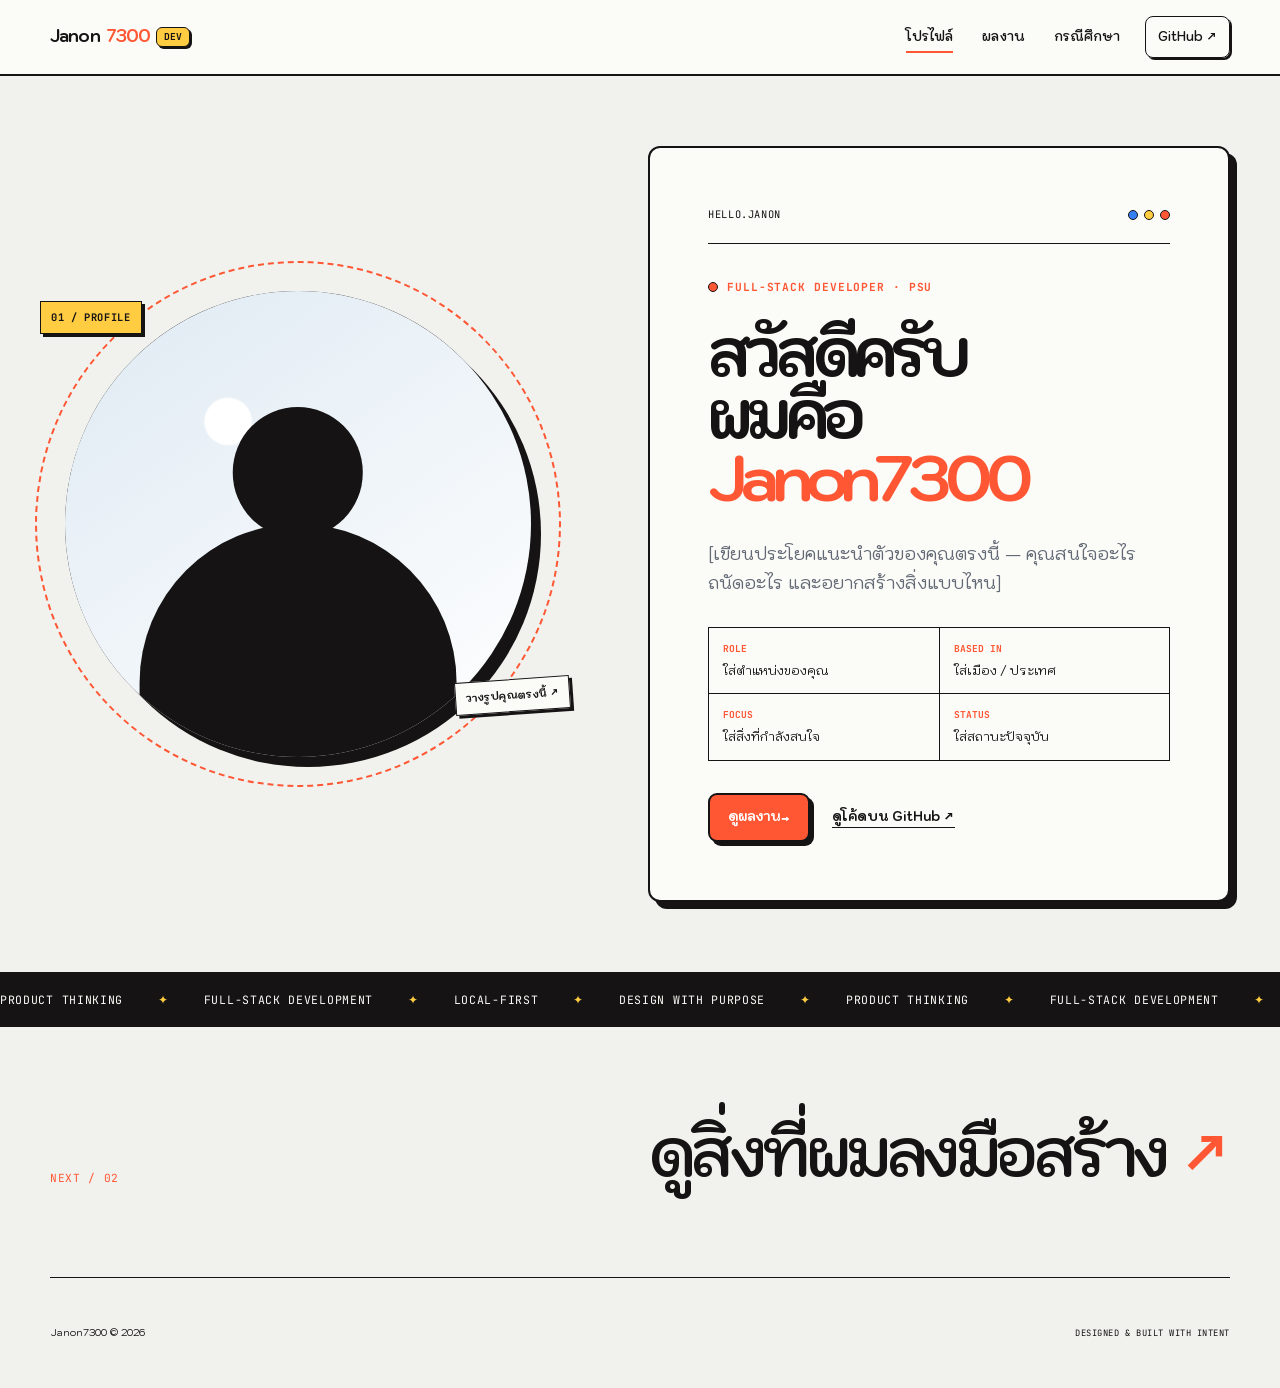
==== commit fec02f74: "Redesign portfolio as three-page case study" ====
--- a/index.html
+++ b/index.html
@@ -3,773 +3,86 @@
 <head>
   <meta charset="utf-8">
   <meta name="viewport" content="width=device-width, initial-scale=1">
-  <meta name="description" content="Janon7300 — Full-stack developer ผู้สร้าง Check Nuay Kit และระบบอ่าน transcript แบบ local-first">
-  <meta name="theme-color" content="#edf3f8">
-  <meta property="og:title" content="Janon7300 — Full-stack Developer">
-  <meta property="og:description" content="ออกแบบหน้าจอ ระบบหลังบ้าน และวิธีเปลี่ยนข้อมูลยุ่ง ๆ ให้เป็นเครื่องมือที่ใช้ได้จริง">
-  <meta property="og:type" content="website">
+  <meta name="description" content="Portfolio ของ Janon7300 นักพัฒนา Full-stack ที่ออกแบบผลิตภัณฑ์และลงมือสร้างระบบตั้งแต่หน้าจอถึงหลังบ้าน">
+  <meta name="theme-color" content="#f1f1ed">
+  <meta property="og:title" content="Janon7300 — Developer Portfolio">
+  <meta property="og:description" content="รู้จัก Janon7300 ผ่านวิธีคิด ผลงาน และเบื้องหลังการพัฒนาผลิตภัณฑ์">
+  <meta property="og:type" content="profile">
   <meta property="og:url" content="https://janon7300.github.io/">
+  <link rel="canonical" href="https://janon7300.github.io/">
   <link rel="preconnect" href="https://fonts.googleapis.com">
   <link rel="preconnect" href="https://fonts.gstatic.com" crossorigin>
   <link href="https://fonts.googleapis.com/css2?family=IBM+Plex+Sans:wght@400;500;600;700&family=IBM+Plex+Sans+Thai:wght@400;500;600;700&family=JetBrains+Mono:wght@400;500;600;700&family=Kodchasan:wght@400;500;600;700&display=swap" rel="stylesheet">
-  <title>Janon7300 — Full-stack Developer</title>
-  <style>
-    :root {
-      --bg: #edf3f8;
-      --surface: #fbfcf8;
-      --ink: #151313;
-      --muted: #667085;
-      --coral: #ff5734;
-      --yellow: #ffcc42;
-      --blue: #347ff1;
-      --blue-soft: #dbeaff;
-      --line: #151313;
-      --shadow: 6px 6px 0 var(--ink);
-      --radius: 12px;
-      --wrap: min(1180px, calc(100% - 40px));
-    }
-
-    * { box-sizing: border-box; }
-
-    html {
-      scroll-behavior: smooth;
-      scroll-padding-top: 88px;
-    }
-
-    body {
-      margin: 0;
-      color: var(--ink);
-      background: var(--bg);
-      font-family: "Kodchasan", "IBM Plex Sans Thai", ui-sans-serif, system-ui, sans-serif;
-      line-height: 1.6;
-    }
-
-    a { color: inherit; text-decoration: none; }
-    img { display: block; max-width: 100%; }
-    button, a { -webkit-tap-highlight-color: transparent; }
-    ::selection { color: var(--ink); background: var(--yellow); }
-
-    .skip-link {
-      position: fixed;
-      top: 8px;
-      left: 8px;
-      z-index: 100;
-      padding: 10px 14px;
-      color: #fff;
-      background: var(--ink);
-      transform: translateY(-150%);
-    }
-
-    .skip-link:focus { transform: none; }
-    a:focus-visible { outline: 3px solid var(--blue); outline-offset: 4px; }
-    .wrap { width: var(--wrap); margin-inline: auto; }
-
-    .site-header {
-      position: sticky;
-      top: 0;
-      z-index: 30;
-      background: color-mix(in srgb, var(--surface) 92%, transparent);
-      border-bottom: 2px solid var(--line);
-      backdrop-filter: blur(12px);
-    }
-
-    .header-inner {
-      display: flex;
-      min-height: 72px;
-      align-items: center;
-      justify-content: space-between;
-      gap: 24px;
-    }
-
-    .brand {
-      display: inline-flex;
-      align-items: center;
-      gap: 7px;
-      font-family: "Kodchasan", "IBM Plex Sans Thai", sans-serif;
-      font-size: 1.12rem;
-      font-weight: 700;
-      letter-spacing: -.04em;
-    }
-
-    .brand span { color: var(--coral); }
-    .version {
-      padding: 1px 7px;
-      background: var(--yellow);
-      border: 1.5px solid var(--line);
-      border-radius: 6px;
-      font-size: .65rem;
-      letter-spacing: 0;
-      box-shadow: 2px 2px 0 var(--ink);
-    }
-
-    nav { display: flex; align-items: center; gap: 8px; }
-    nav a {
-      padding: 8px 11px;
-      border-bottom: 3px solid transparent;
-      font-size: .84rem;
-      font-weight: 600;
-    }
-    nav a:hover { color: var(--coral); border-color: var(--coral); }
-
-    .nav-github {
-      margin-left: 8px;
-      border: 1.5px solid var(--line);
-      border-radius: 8px;
-      box-shadow: 2px 2px 0 var(--ink);
-    }
-    nav .nav-github:hover { color: var(--ink); background: var(--yellow); border-color: var(--line); transform: translate(-1px, -1px); }
-
-    .hero {
-      display: grid;
-      grid-template-columns: minmax(0, 1.28fr) minmax(320px, .72fr);
-      gap: clamp(46px, 7vw, 100px);
-      min-height: calc(100svh - 74px);
-      padding-block: clamp(64px, 9vw, 116px);
-      align-items: center;
-    }
-
-    .eyebrow {
-      display: flex;
-      margin: 0 0 22px;
-      align-items: center;
-      gap: 10px;
-      color: var(--coral);
-      font-family: "Kodchasan", "IBM Plex Sans Thai", sans-serif;
-      font-size: .72rem;
-      font-weight: 700;
-      letter-spacing: .11em;
-      text-transform: uppercase;
-    }
-
-    .eyebrow::before {
-      width: 9px;
-      height: 9px;
-      content: "";
-      background: currentColor;
-      border: 1px solid var(--line);
-      border-radius: 50%;
-    }
-
-    h1, h2, h3, p { overflow-wrap: anywhere; }
-
-    h1 {
-      max-width: 780px;
-      margin: 0;
-      font-size: clamp(3.4rem, 6vw, 6rem);
-      font-weight: 600;
-      letter-spacing: -.065em;
-      line-height: .98;
-    }
-
-    h1 span { display: block; }
-    h1 .accent { color: var(--coral); }
-
-    .hero-copy {
-      max-width: 680px;
-      margin: 32px 0 0;
-      color: #344054;
-      font-size: clamp(1rem, 1.5vw, 1.18rem);
-      line-height: 1.8;
-    }
-
-    .actions { display: flex; gap: 12px; margin-top: 30px; flex-wrap: wrap; }
-
-    .button {
-      display: inline-flex;
-      min-height: 48px;
-      padding: 11px 17px;
-      align-items: center;
-      justify-content: center;
-      background: var(--surface);
-      border: 2px solid var(--line);
-      border-radius: 9px;
-      box-shadow: 4px 4px 0 var(--ink);
-      font-size: .88rem;
-      font-weight: 700;
-      transition: transform .16s ease, box-shadow .16s ease, background .16s ease;
-    }
-
-    .button.primary { color: #fff; background: var(--coral); }
-    .button:hover { background: var(--yellow); transform: translate(-2px, -2px); box-shadow: 6px 6px 0 var(--ink); }
-    .button.primary:hover { color: var(--ink); }
-
-    .project-card {
-      position: relative;
-      padding: 24px;
-      background: var(--surface);
-      border: 2px solid var(--line);
-      border-radius: 18px;
-      box-shadow: 10px 11px 0 var(--ink);
-      transform: rotate(1deg);
-    }
-
-    .project-card::before {
-      position: absolute;
-      top: 16px;
-      right: 18px;
-      width: 12px;
-      height: 12px;
-      content: "";
-      background: var(--coral);
-      border: 1.5px solid var(--line);
-      border-radius: 50%;
-      box-shadow: -20px 0 0 var(--yellow), -40px 0 0 var(--blue);
-    }
-
-    .project-card .label {
-      margin: 0 0 30px;
-      font-family: "Kodchasan", "IBM Plex Sans Thai", sans-serif;
-      font-size: .67rem;
-      font-weight: 700;
-      letter-spacing: .1em;
-    }
-
-    .project-brand {
-      display: flex;
-      align-items: center;
-      gap: 14px;
-    }
-
-    .project-brand img {
-      width: 62px;
-      height: 62px;
-      border: 2px solid var(--line);
-      border-radius: 15px;
-      box-shadow: 3px 3px 0 var(--ink);
-    }
-
-    .project-brand h2 {
-      margin: 0;
-      font-family: "Kodchasan", "IBM Plex Sans Thai", sans-serif;
-      font-size: clamp(1.8rem, 3vw, 2.6rem);
-      letter-spacing: -.06em;
-      line-height: 1;
-    }
-
-    .project-brand h2 span { color: var(--coral); }
-    .project-card > p { margin: 22px 0; color: var(--muted); font-size: .92rem; }
-
-    .project-points {
-      display: grid;
-      margin: 0;
-      padding: 0;
-      list-style: none;
-      border-top: 1.5px solid var(--line);
-    }
-
-    .project-points li {
-      display: flex;
-      padding: 12px 0;
-      align-items: center;
-      justify-content: space-between;
-      gap: 16px;
-      border-bottom: 1.5px solid var(--line);
-      font-size: .82rem;
-      font-weight: 600;
-    }
-
-    .project-points b { color: var(--blue); font-family: "JetBrains Mono", monospace; }
-    .card-link { display: inline-block; margin-top: 18px; font-size: .82rem; font-weight: 700; border-bottom: 2px solid var(--line); }
-
-    section { padding-block: clamp(74px, 9vw, 120px); }
-    .section-head {
-      display: grid;
-      grid-template-columns: minmax(0, .9fr) minmax(300px, .55fr);
-      gap: clamp(34px, 8vw, 100px);
-      margin-bottom: 48px;
-      align-items: end;
-    }
-
-    .section-no {
-      display: inline-block;
-      margin-bottom: 14px;
-      color: var(--coral);
-      font-family: "Kodchasan", "IBM Plex Sans Thai", sans-serif;
-      font-size: .72rem;
-      font-weight: 700;
-      letter-spacing: .1em;
-      text-transform: uppercase;
-    }
-
-    .section-head h2, .engineering-copy h2, .stack-heading h2, .about h2 {
-      margin: 0;
-      font-size: clamp(2.55rem, 5vw, 4.9rem);
-      font-weight: 600;
-      letter-spacing: -.06em;
-      line-height: 1.05;
-    }
-
-    .section-head > p { margin: 0; color: var(--muted); line-height: 1.8; }
-
-    .work-section {
-      background: var(--surface);
-      border-top: 2px solid var(--line);
-      border-bottom: 2px solid var(--line);
-    }
-
-    .work-intro {
-      display: grid;
-      grid-template-columns: minmax(240px, .6fr) minmax(0, 1.4fr);
-      margin-bottom: 28px;
-      overflow: hidden;
-      border: 2px solid var(--line);
-      border-radius: var(--radius);
-      box-shadow: var(--shadow);
-    }
-
-    .work-title {
-      display: flex;
-      min-height: 240px;
-      padding: 32px;
-      flex-direction: column;
-      justify-content: space-between;
-      background: var(--coral);
-      border-right: 2px solid var(--line);
-    }
-
-    .work-title small { font-family: "Kodchasan", "IBM Plex Sans Thai", sans-serif; font-weight: 700; letter-spacing: .08em; }
-    .work-title h3 { margin: 0; font-family: "Kodchasan", "IBM Plex Sans Thai", sans-serif; font-size: clamp(2.6rem, 5vw, 5rem); letter-spacing: -.055em; line-height: .92; }
-    .work-title h3 span { color: #fff; }
-
-    .work-summary {
-      display: grid;
-      grid-template-columns: minmax(0, 1fr) 180px;
-      gap: 32px;
-      padding: 34px;
-      align-items: end;
-      background: var(--yellow);
-    }
-
-    .work-summary h3 { max-width: 620px; margin: 0; font-size: clamp(1.9rem, 3.6vw, 3.5rem); font-weight: 600; letter-spacing: -.05em; line-height: 1.12; }
-    .work-summary p { margin: 0; font-size: .9rem; }
-    .work-summary a { display: inline-block; margin-top: 14px; font-weight: 700; border-bottom: 2px solid var(--line); }
-
-    .module-grid {
-      display: grid;
-      grid-template-columns: repeat(2, minmax(0, 1fr));
-      gap: 18px;
-    }
-
-    .module {
-      min-height: 245px;
-      padding: 26px;
-      background: var(--bg);
-      border: 2px solid var(--line);
-      border-radius: var(--radius);
-      transition: transform .18s ease, box-shadow .18s ease;
-    }
-
-    .module:nth-child(1) { background: var(--yellow); }
-    .module:nth-child(4) { color: #fff; background: var(--blue); }
-    .module:hover { transform: translate(-3px, -3px); box-shadow: var(--shadow); }
-    .module-top { display: flex; align-items: center; justify-content: space-between; gap: 20px; }
-    .module-no { font-family: "Kodchasan", "IBM Plex Sans Thai", sans-serif; font-size: .72rem; font-weight: 700; letter-spacing: .06em; }
-    .module-tag { padding: 3px 8px; background: var(--surface); border: 1.5px solid var(--line); border-radius: 999px; color: var(--ink); font-size: .66rem; font-weight: 700; }
-    .module h3 { max-width: 480px; margin: 45px 0 12px; font-size: clamp(1.7rem, 3vw, 2.7rem); font-weight: 600; letter-spacing: -.04em; line-height: 1.12; }
-    .module p { max-width: 520px; margin: 0; color: #475467; font-size: .9rem; }
-    .module:nth-child(4) p { color: #e7efff; }
-
-    .engineering {
-      background: var(--bg);
-    }
-
-    .engineering-copy {
-      display: grid;
-      grid-template-columns: minmax(0, 1fr) minmax(300px, .52fr);
-      gap: clamp(34px, 8vw, 100px);
-      margin-bottom: 46px;
-      align-items: end;
-    }
-
-    .engineering-copy p { margin: 0; color: var(--muted); line-height: 1.8; }
-    .engineering-copy code { color: var(--ink); font-family: "JetBrains Mono", monospace; font-weight: 700; }
-
-    .pipeline {
-      display: grid;
-      grid-template-columns: repeat(5, minmax(0, 1fr));
-      border: 2px solid var(--line);
-      border-radius: var(--radius);
-      box-shadow: var(--shadow);
-      overflow: hidden;
-    }
-
-    .pipe-step {
-      position: relative;
-      min-height: 250px;
-      padding: 22px;
-      background: var(--surface);
-      border-right: 2px solid var(--line);
-    }
-
-    .pipe-step:last-child { border-right: 0; background: var(--yellow); }
-    .pipe-step:nth-child(2) { background: var(--blue-soft); }
-    .pipe-step:nth-child(3) { background: #fff; }
-    .pipe-step:nth-child(4) { color: #fff; background: var(--blue); }
-    .pipe-step:nth-child(4) p { color: #e7efff; }
-
-    .pipe-step:not(:last-child)::after {
-      position: absolute;
-      top: 28px;
-      right: -15px;
-      z-index: 3;
-      display: grid;
-      width: 28px;
-      height: 28px;
-      content: "›";
-      background: var(--coral);
-      border: 2px solid var(--line);
-      border-radius: 50%;
-      place-items: center;
-      font-size: 1.2rem;
-      font-weight: 700;
-      line-height: 1;
-    }
-
-    .pipe-no { font-family: "JetBrains Mono", monospace; font-size: .7rem; font-weight: 700; }
-    .pipe-step h3 { margin: 56px 0 10px; font-size: 1.2rem; letter-spacing: -.03em; line-height: 1.2; }
-    .pipe-step p { margin: 0; color: var(--muted); font-size: .8rem; line-height: 1.65; }
-    .pipe-step code { color: inherit; font-family: "JetBrains Mono", monospace; font-weight: 700; }
-
-    .privacy {
-      display: grid;
-      grid-template-columns: 190px minmax(0, 1fr);
-      margin-top: 28px;
-      overflow: hidden;
-      color: #fff;
-      background: var(--ink);
-      border: 2px solid var(--line);
-      border-radius: var(--radius);
-    }
-
-    .privacy strong {
-      display: grid;
-      min-height: 150px;
-      padding: 24px;
-      color: var(--ink);
-      background: var(--coral);
-      border-right: 2px solid var(--line);
-      place-items: center;
-      text-align: center;
-      font-family: "Kodchasan", "IBM Plex Sans Thai", sans-serif;
-      font-size: 1.1rem;
-    }
-
-    .privacy div { display: flex; padding: 28px 34px; align-items: center; justify-content: space-between; gap: 40px; }
-    .privacy h3 { margin: 0; font-size: clamp(1.65rem, 3vw, 2.6rem); line-height: 1.2; }
-    .privacy p { max-width: 500px; margin: 0; color: #c8c5c2; font-size: .9rem; }
-
-    .decisions { display: grid; grid-template-columns: repeat(3, 1fr); gap: 18px; margin-top: 56px; }
-    .decision { padding: 24px; background: var(--surface); border: 2px solid var(--line); border-radius: var(--radius); }
-    .decision b { display: grid; width: 36px; height: 36px; background: var(--yellow); border: 1.5px solid var(--line); border-radius: 8px; place-items: center; box-shadow: 2px 2px 0 var(--ink); }
-    .decision h3 { margin: 30px 0 10px; font-size: 1.25rem; letter-spacing: -.03em; }
-    .decision p { margin: 0; color: var(--muted); font-size: .86rem; }
-
-    .stack-section {
-      background: var(--surface);
-      border-top: 2px solid var(--line);
-      border-bottom: 2px solid var(--line);
-    }
-
-    .stack-heading { display: grid; grid-template-columns: minmax(0, 1fr) 280px; gap: 60px; margin-bottom: 44px; align-items: end; }
-    .stack-heading p { margin: 0; color: var(--muted); }
-
-    .stack-list { border-top: 2px solid var(--line); }
-    .stack-row {
-      display: grid;
-      grid-template-columns: 210px minmax(0, 1fr);
-      min-height: 94px;
-      border-bottom: 2px solid var(--line);
-    }
-    .stack-row h3 { margin: 0; padding: 26px 24px 26px 0; border-right: 2px solid var(--line); font-family: "Kodchasan", "IBM Plex Sans Thai", sans-serif; font-size: .78rem; letter-spacing: .06em; text-transform: uppercase; }
-    .stack-tools { display: flex; padding: 18px 0 18px 34px; align-items: center; gap: 10px; flex-wrap: wrap; }
-    .stack-tools span { padding: 7px 12px; background: var(--bg); border: 1.5px solid var(--line); border-radius: 999px; font-size: .84rem; font-weight: 600; }
-    .stack-row:nth-child(2) .stack-tools span { background: var(--yellow); }
-    .stack-row:nth-child(4) .stack-tools span { background: var(--blue-soft); }
-
-    .about {
-      display: grid;
-      grid-template-columns: minmax(0, 1.2fr) minmax(280px, .55fr);
-      gap: clamp(50px, 10vw, 130px);
-      align-items: start;
-    }
-    .about h2 span { color: var(--coral); }
-    .about-copy p { max-width: 690px; margin: 28px 0 0; color: var(--muted); font-size: 1rem; line-height: 1.85; }
-    .contact-card { padding: 24px; background: var(--yellow); border: 2px solid var(--line); border-radius: var(--radius); box-shadow: var(--shadow); transform: rotate(-1deg); }
-    .contact-card small { font-family: "Kodchasan", "IBM Plex Sans Thai", sans-serif; font-weight: 700; letter-spacing: .08em; }
-    .contact-card a { display: flex; padding: 15px 0; align-items: center; justify-content: space-between; border-bottom: 1.5px solid var(--line); font-weight: 700; }
-    .contact-card a:first-of-type { margin-top: 18px; border-top: 1.5px solid var(--line); }
-
-    footer { color: #fff; background: var(--ink); }
-    .footer-inner { display: flex; min-height: 76px; align-items: center; justify-content: space-between; gap: 20px; font-size: .78rem; }
-    .footer-inner span:last-child { color: #aaa6a2; }
-
-    @media (max-width: 920px) {
-      .hero { grid-template-columns: 1fr; min-height: 0; }
-      .project-card { max-width: 620px; transform: none; }
-      .section-head, .engineering-copy { grid-template-columns: 1fr; }
-      .work-intro { grid-template-columns: 1fr; }
-      .work-title { min-height: 210px; border-right: 0; border-bottom: 2px solid var(--line); }
-      .pipeline { grid-template-columns: 1fr; }
-      .pipe-step { min-height: 0; border-right: 0; border-bottom: 2px solid var(--line); }
-      .pipe-step:last-child { border-bottom: 0; }
-      .pipe-step:not(:last-child)::after { top: auto; right: 24px; bottom: -15px; transform: rotate(90deg); }
-      .pipe-step h3 { margin-top: 34px; }
-      .privacy div { align-items: flex-start; flex-direction: column; gap: 14px; }
-      .decisions { grid-template-columns: 1fr; }
-      .stack-heading { grid-template-columns: 1fr; gap: 20px; }
-      .about { grid-template-columns: 1fr; }
-      .contact-card { max-width: 500px; transform: none; }
-    }
-
-    @media (max-width: 620px) {
-      :root { --wrap: min(100% - 28px, 1180px); --shadow: 4px 4px 0 var(--ink); }
-      html { scroll-padding-top: 72px; }
-      .header-inner { min-height: 62px; }
-      .brand { font-size: 1rem; }
-      nav a { display: none; }
-      nav a:first-child, nav .nav-github { display: inline-flex; }
-      nav .nav-github { margin-left: 0; }
-      .hero { gap: 54px; padding-block: 54px 76px; }
-      h1 { font-size: clamp(2.85rem, 12.8vw, 3.8rem); line-height: 1.03; }
-      .hero-copy { margin-top: 24px; font-size: .98rem; }
-      .actions { align-items: stretch; flex-direction: column; }
-      .button { width: 100%; }
-      .project-card { padding: 20px; box-shadow: 7px 8px 0 var(--ink); }
-      .project-card::before { display: none; }
-      .project-card .label { margin-bottom: 22px; }
-      .project-brand img { width: 52px; height: 52px; }
-      section { padding-block: 68px; }
-      .section-head { margin-bottom: 34px; }
-      .section-head h2, .engineering-copy h2, .stack-heading h2, .about h2 { font-size: clamp(2.35rem, 11.5vw, 3.4rem); }
-      .work-title { min-height: 180px; padding: 24px; }
-      .work-title h3 { font-size: 3rem; }
-      .work-summary { grid-template-columns: 1fr; padding: 26px; }
-      .module-grid { grid-template-columns: 1fr; }
-      .module { min-height: 220px; }
-      .pipeline { box-shadow: 4px 4px 0 var(--ink); }
-      .pipe-step { padding: 22px; }
-      .privacy { grid-template-columns: 1fr; }
-      .privacy strong { min-height: 88px; border-right: 0; border-bottom: 2px solid var(--line); }
-      .privacy div { padding: 26px; }
-      .stack-row { grid-template-columns: 1fr; }
-      .stack-row h3 { padding: 18px 0 10px; border-right: 0; }
-      .stack-tools { padding: 0 0 20px; }
-      .about-copy p { font-size: .95rem; }
-      .footer-inner { padding-block: 22px; align-items: flex-start; flex-direction: column; }
-    }
-
-    @media (prefers-reduced-motion: reduce) {
-      html { scroll-behavior: auto; }
-      *, *::before, *::after { transition-duration: .01ms !important; }
-    }
-  </style>
+  <link rel="stylesheet" href="./assets/site.css">
+  <script src="./assets/site.js" defer></script>
+  <title>Janon7300 — Profile</title>
 </head>
-<body>
-  <a class="skip-link" href="#main">ข้ามไปยังเนื้อหาหลัก</a>
-
+<body class="profile-page">
+  <a class="skip-link" href="#main">ข้ามไปเนื้อหา</a>
   <header class="site-header">
     <div class="header-inner wrap">
-      <a class="brand" href="#top" aria-label="กลับไปด้านบน">Janon<span>7300</span><b class="version">DEV</b></a>
-      <nav aria-label="เมนูหลัก">
-        <a href="#work">ผลงาน</a>
-        <a href="#engineering">วิธีสร้าง</a>
-        <a href="#stack">เทคโนโลยี</a>
-        <a href="#about">เกี่ยวกับ</a>
+      <a class="brand" href="./" aria-label="Janon7300 หน้าแรก">Janon <span>7300</span><b>DEV</b></a>
+      <button class="menu-button" type="button" aria-expanded="false" aria-controls="site-nav">MENU</button>
+      <nav id="site-nav" aria-label="เมนูหลัก">
+        <a class="is-current" href="./" aria-current="page">โปรไฟล์</a>
+        <a href="./projects/">ผลงาน</a>
+        <a href="./projects/checknuaykit/">กรณีศึกษา</a>
         <a class="nav-github" href="https://github.com/Janon7300" target="_blank" rel="noreferrer">GitHub ↗</a>
       </nav>
     </div>
   </header>
 
   <main id="main">
-    <section class="hero wrap" id="top">
-      <div>
-        <p class="eyebrow">Full-stack developer · PSU</p>
-        <h1>
-          <span>เปลี่ยนข้อมูลยุ่ง ๆ</span>
-          <span>เป็นเครื่องมือ</span>
-          <span class="accent">ที่ใช้ได้จริง</span>
-        </h1>
-        <p class="hero-copy">ผมคือ Janon7300 นักพัฒนา full-stack ที่ออกแบบทั้งหน้าจอ ระบบหลังบ้าน และวิธีจัดการข้อมูล ตอนนี้กำลังสร้าง Check Nuay Kit เพื่อช่วยให้นักศึกษาเห็นว่าเรียนถึงไหน และควรทำอะไรต่อ</p>
-        <div class="actions">
-          <a class="button primary" href="#work">ดูผลงาน ↓</a>
-          <a class="button" href="https://checknuaykit.vercel.app/" target="_blank" rel="noreferrer">เปิดเว็บจริง ↗</a>
+    <section class="profile-hero wrap">
+      <div class="portrait-stage" data-reveal>
+        <!-- เปลี่ยน .portrait-placeholder เป็น <img class="portrait-image" src="..." alt="ภาพของ Janon7300"> เมื่อมีรูป -->
+        <div class="portrait-placeholder" role="img" aria-label="พื้นที่สำหรับรูปโปรไฟล์ของ Janon7300">
+          <span class="portrait-head"></span>
+          <span class="portrait-body"></span>
         </div>
+        <span class="portrait-index mono">01 / PROFILE</span>
+        <span class="orbit-note">วางรูปคุณตรงนี้ ↗</span>
       </div>
 
-      <aside class="project-card" aria-label="โปรเจกต์ที่กำลังพัฒนา">
-        <p class="label">CURRENTLY BUILDING · LIVE V.1</p>
-        <div class="project-brand">
-          <img src="https://checknuaykit.vercel.app/p2.png" width="62" height="62" alt="โลโก้ Check Nuay Kit">
-          <h2>Check<span>nuaykit</span></h2>
+      <article class="profile-sheet" data-reveal style="--delay: 120ms">
+        <div class="window-bar">
+          <span class="mono">HELLO.JANON</span>
+          <span class="window-dots" aria-hidden="true"><i></i><i></i><i></i></span>
         </div>
-        <p>แพลตฟอร์มวางแผนการเรียนสำหรับนักศึกษา PSU ที่รวมเครื่องมือและข้อมูลสำคัญไว้ในที่เดียว</p>
-        <ul class="project-points">
-          <li><span>อ่าน transcript ในเครื่อง</span><b>LOCAL</b></li>
-          <li><span>จัดหน่วยกิตตามหลักสูตร</span><b>RULES</b></li>
-          <li><span>รีวิว ข่าว และผู้ช่วย AI</span><b>FULL-STACK</b></li>
-        </ul>
-        <a class="card-link" href="#engineering">ดูเบื้องหลังทางเทคนิค ↓</a>
-      </aside>
+        <!-- แก้ข้อมูลส่วนตัวได้ในกล่องนี้ -->
+        <p class="eyebrow"><span></span> FULL-STACK DEVELOPER · PSU</p>
+        <h1>สวัสดีครับ<br>ผมคือ <em>Janon7300</em></h1>
+        <p class="profile-intro">[เขียนประโยคแนะนำตัวของคุณตรงนี้ — คุณสนใจอะไร ถนัดอะไร และอยากสร้างสิ่งแบบไหน]</p>
+
+        <dl class="profile-facts">
+          <div><dt>ROLE</dt><dd>ใส่ตำแหน่งของคุณ</dd></div>
+          <div><dt>BASED IN</dt><dd>ใส่เมือง / ประเทศ</dd></div>
+          <div><dt>FOCUS</dt><dd>ใส่สิ่งที่กำลังสนใจ</dd></div>
+          <div><dt>STATUS</dt><dd>ใส่สถานะปัจจุบัน</dd></div>
+        </dl>
+
+        <div class="button-row">
+          <a class="button button-primary" href="./projects/">ดูผลงาน <span>→</span></a>
+          <a class="text-link" href="https://github.com/Janon7300" target="_blank" rel="noreferrer">ดูโค้ดบน GitHub ↗</a>
+        </div>
+      </article>
     </section>
 
-    <section class="work-section" id="work">
-      <div class="wrap">
-        <div class="section-head">
-          <div>
-            <span class="section-no">01 / Featured work</span>
-            <h2>หนึ่งโปรเจกต์<br>แต่แก้หลายปัญหา</h2>
-          </div>
-          <p>แทนที่จะทำหลายโปรเจกต์ไว้โชว์ ผมเลือกทำผลิตภัณฑ์เดียวให้ลึก ตั้งแต่ประสบการณ์หน้าเว็บ ไปจนถึง parser, curriculum engine, auth, data และ AI</p>
-        </div>
-
-        <article class="work-intro">
-          <div class="work-title">
-            <small>STUDENT PRODUCT · 2026</small>
-            <h3>Check<br><span>Nuay Kit</span></h3>
-          </div>
-          <div class="work-summary">
-            <h3>รู้ว่าขาดวิชาอะไร ก่อนจะวางแผนเทอมถัดไป</h3>
-            <div>
-              <p>Product design<br>Full-stack development<br>Actively developing</p>
-              <a href="https://checknuaykit.vercel.app/" target="_blank" rel="noreferrer">เปิดเว็บไซต์จริง ↗</a>
-            </div>
-          </div>
-        </article>
-
-        <div class="module-grid" aria-label="ความสามารถหลักของ Check Nuay Kit">
-          <article class="module">
-            <div class="module-top"><span class="module-no">01 / CREDIT CHECK</span><span class="module-tag">PDF</span></div>
-            <h3>รู้ก่อนว่า<br>ยังขาดอะไร</h3>
-            <p>วาง transcript แล้วดูความคืบหน้าตามหมวดหลักสูตร ข้อมูลถูกอ่านและประมวลผลบนเบราว์เซอร์ของผู้ใช้</p>
-          </article>
-          <article class="module">
-            <div class="module-top"><span class="module-no">02 / COURSE REVIEWS</span><span class="module-tag">COMMUNITY</span></div>
-            <h3>เลือกวิชา<br>จากเสียงคนเรียนจริง</h3>
-            <p>ค้นด้วยรหัสวิชาหรือแฮชแท็ก อ่านเรื่องงาน การสอบ และบรรยากาศก่อนตัดสินใจลงทะเบียน</p>
-          </article>
-          <article class="module">
-            <div class="module-top"><span class="module-no">03 / CAMPUS BULLETIN</span><span class="module-tag">DATA</span></div>
-            <h3>ข่าวสำคัญ<br>ไม่หลุดสายตา</h3>
-            <p>รวมประกาศ กิจกรรม ทุน และวันสำคัญไว้ในกระดานเดียว พร้อมมุมมองปฏิทินที่ค้นต่อได้</p>
-          </article>
-          <article class="module">
-            <div class="module-top"><span class="module-no">04 / CHECK.AI</span><span class="module-tag">AI</span></div>
-            <h3>มีผู้ช่วยคิด<br>เมื่อข้อมูลยาวเกินไป</h3>
-            <p>ถามเรื่องเรียน แนบรูปหรือ PDF ให้ช่วยอ่าน สรุป และเปลี่ยนเอกสารยาวให้กลายเป็นสิ่งที่ลงมือทำต่อได้</p>
-          </article>
-        </div>
+    <section class="profile-strip" aria-label="แนวทางการทำงาน">
+      <div class="marquee-track mono">
+        <span>PRODUCT THINKING</span><i>✦</i><span>FULL-STACK DEVELOPMENT</span><i>✦</i><span>LOCAL-FIRST</span><i>✦</i><span>DESIGN WITH PURPOSE</span><i>✦</i>
+        <span aria-hidden="true">PRODUCT THINKING</span><i aria-hidden="true">✦</i><span aria-hidden="true">FULL-STACK DEVELOPMENT</span><i aria-hidden="true">✦</i>
       </div>
     </section>
 
-    <section class="engineering" id="engineering">
-      <div class="wrap">
-        <div class="engineering-copy">
-          <div>
-            <span class="section-no">02 / Engineering case study</span>
-            <h2>PDF ไม่ได้ส่ง “ตาราง”<br>มาให้พร้อมใช้</h2>
-          </div>
-          <p>Transcript ส่ง text item หลายร้อยชิ้นพร้อมพิกัด <code>str / x / y</code> ระบบจึงต้องประกอบโครงเอกสารกลับขึ้นมาใหม่ ก่อนจะรู้ว่าวิชาไหนอยู่ตรงไหน</p>
-        </div>
-
-        <div class="pipeline" aria-label="ขั้นตอนประมวลผล transcript">
-          <article class="pipe-step">
-            <span class="pipe-no">01</span>
-            <h3>Read locally</h3>
-            <p><code>arrayBuffer()</code> อ่าน binary จากเครื่องผู้ใช้โดยไม่ส่งไฟล์ออกไป</p>
-          </article>
-          <article class="pipe-step">
-            <span class="pipe-no">02</span>
-            <h3>PDF Worker</h3>
-            <p>แยกงานหนักออกจาก UI thread ด้วย PDF.js Worker ที่โหลดเมื่อใช้งาน</p>
-          </article>
-          <article class="pipe-step">
-            <span class="pipe-no">03</span>
-            <h3>Rebuild layout</h3>
-            <p>จัดกลุ่มบรรทัดด้วยพิกัด Y แล้วเรียงข้อความจากซ้ายไปขวาด้วย X</p>
-          </article>
-          <article class="pipe-step">
-            <span class="pipe-no">04</span>
-            <h3>Repair Thai</h3>
-            <p>แปลงอักขระเก่าและจัดตำแหน่งสระกับวรรณยุกต์ให้กลับมาอ่านได้</p>
-          </article>
-          <article class="pipe-step">
-            <span class="pipe-no">05</span>
-            <h3>Apply rules</h3>
-            <p>ส่งรายวิชาเข้า multi-pass curriculum engine เพื่อจัดหมวดและคำนวณแผน</p>
-          </article>
-        </div>
-
-        <aside class="privacy">
-          <strong>LOCAL-FIRST</strong>
-          <div>
-            <h3>Privacy เป็นส่วนหนึ่งของสถาปัตยกรรม</h3>
-            <p>การเช็กหน่วยกิตทำงานในเบราว์เซอร์ ไฟล์ transcript จึงไม่ถูกอัปโหลดไปเก็บใน backend</p>
-          </div>
-        </aside>
-
-        <div class="decisions" aria-label="การตัดสินใจทางวิศวกรรม">
-          <article class="decision">
-            <b>A</b>
-            <h3>เก็บ text สองรูปแบบ</h3>
-            <p><code>layoutText</code> ใช้จับรายวิชาตามบรรทัด ส่วน <code>rawText</code> ใช้หา metadata ที่พิกัดอาจแบ่งจนเสียรูป</p>
-          </article>
-          <article class="decision">
-            <b>B</b>
-            <h3>หน้าเสีย ไม่ทำลายทั้งไฟล์</h3>
-            <p>ข้ามหน้าที่อ่านไม่ได้เป็นรายหน้า และคืน error ที่บอกสาเหตุแทนการทำให้กระบวนการทั้งหมดหยุด</p>
-          </article>
-          <article class="decision">
-            <b>C</b>
-            <h3>โหลดของหนักเมื่อจำเป็น</h3>
-            <p>PDF.js และ Firebase แยกจาก critical path แล้วโหลดด้วย dynamic import เมื่อผู้ใช้เริ่มใช้งาน</p>
-          </article>
-        </div>
-      </div>
-    </section>
-
-    <section class="stack-section" id="stack">
-      <div class="wrap">
-        <div class="stack-heading">
-          <div>
-            <span class="section-no">03 / System stack</span>
-            <h2>เทคโนโลยีมีหน้าที่<br>ไม่ได้มีไว้เรียงโลโก้</h2>
-          </div>
-          <p>เลือกเครื่องมือจากงานที่ต้องทำ ตั้งแต่ UI, document processing ไปจนถึง API, data, auth และการส่งมอบระบบ</p>
-        </div>
-
-        <div class="stack-list">
-          <div class="stack-row"><h3>Interface</h3><div class="stack-tools"><span>React 19</span><span>TypeScript</span><span>Vite</span><span>Tailwind CSS</span><span>Motion</span></div></div>
-          <div class="stack-row"><h3>Document</h3><div class="stack-tools"><span>PDF.js</span><span>Web Worker</span><span>Regex parser</span><span>Curriculum engine</span></div></div>
-          <div class="stack-row"><h3>API</h3><div class="stack-tools"><span>Express</span><span>Vercel Functions</span><span>Zod</span><span>Helmet</span></div></div>
-          <div class="stack-row"><h3>Data & auth</h3><div class="stack-tools"><span>Firebase Auth</span><span>Cloud Firestore</span><span>App Check</span><span>Cloudinary</span></div></div>
-          <div class="stack-row"><h3>AI & delivery</h3><div class="stack-tools"><span>Google Gemini</span><span>Workers AI</span><span>Upstash Redis</span><span>Vercel CDN</span></div></div>
-        </div>
-      </div>
-    </section>
-
-    <section id="about">
-      <div class="about wrap">
-        <div class="about-copy">
-          <span class="section-no">04 / About</span>
-          <h2>สนใจงานที่ต้องคิด<br>ทั้ง <span>ประสบการณ์</span> และระบบ</h2>
-          <p>ผมชอบเริ่มจากปัญหาของคนใช้ แล้วไล่ลงไปจนถึงโครงสร้างข้อมูลและสถาปัตยกรรมที่รองรับมัน เป้าหมายไม่ใช่แค่ทำให้ฟีเจอร์ทำงาน แต่ทำให้เรื่องซับซ้อนกลายเป็นประสบการณ์ที่คนทั่วไปใช้ต่อได้อย่างมั่นใจ</p>
-        </div>
-        <aside class="contact-card">
-          <small>LET’S CONNECT</small>
-          <a href="https://github.com/Janon7300" target="_blank" rel="noreferrer"><span>GitHub</span><span>↗</span></a>
-          <a href="https://checknuaykit.vercel.app/" target="_blank" rel="noreferrer"><span>Check Nuay Kit</span><span>↗</span></a>
-        </aside>
-      </div>
+    <section class="profile-next wrap" data-reveal>
+      <p class="mono">NEXT / 02</p>
+      <a href="./projects/">ดูสิ่งที่ผมลงมือสร้าง <span>↗</span></a>
     </section>
   </main>
 
-  <footer>
-    <div class="footer-inner wrap">
-      <span>© <span id="year">2026</span> Janon7300</span>
-      <span>Designed from the product, built around the engineering.</span>
-    </div>
+  <footer class="site-footer wrap">
+    <p>Janon7300 © 2026</p><p class="mono">DESIGNED &amp; BUILT WITH INTENT</p>
   </footer>
-
-  <script>document.getElementById("year").textContent = new Date().getFullYear();</script>
 </body>
 </html>
--- a/assets/site.css
+++ b/assets/site.css
@@ -0,0 +1,140 @@
+:root {
+  --canvas: #f1f1ed;
+  --paper: #fbfbf8;
+  --ink: #151313;
+  --muted: #626974;
+  --coral: #ff5734;
+  --yellow: #ffcc42;
+  --blue: #dfeaf3;
+  --electric: #347ff1;
+  --line: 2px solid var(--ink);
+  --shadow: 7px 7px 0 var(--ink);
+  --wrap: min(1180px, calc(100% - 40px));
+  --sans: "Kodchasan", "IBM Plex Sans Thai", sans-serif;
+  --mono: "JetBrains Mono", monospace;
+}
+
+@view-transition { navigation: auto; }
+* { box-sizing: border-box; }
+html { scroll-behavior: smooth; scroll-padding-top: 92px; }
+body { margin: 0; overflow-x: clip; color: var(--ink); background: var(--canvas); font-family: var(--sans); line-height: 1.65; }
+a { color: inherit; text-decoration: none; }
+img { display: block; max-width: 100%; }
+button, a { -webkit-tap-highlight-color: transparent; }
+button { font: inherit; }
+::selection { color: var(--ink); background: var(--yellow); }
+.wrap { width: var(--wrap); margin-inline: auto; }
+.mono { font-family: var(--mono); letter-spacing: .06em; }
+.skip-link { position: fixed; top: 8px; left: 8px; z-index: 100; padding: 10px 14px; color: #fff; background: var(--ink); transform: translateY(-150%); }
+.skip-link:focus { transform: none; }
+a:focus-visible, button:focus-visible { outline: 3px solid var(--electric); outline-offset: 4px; }
+
+.site-header { position: sticky; top: 0; z-index: 40; background: color-mix(in srgb, var(--paper) 94%, transparent); border-bottom: var(--line); backdrop-filter: blur(14px); }
+.header-inner { display: flex; min-height: 74px; align-items: center; justify-content: space-between; gap: 28px; }
+.brand { display: inline-flex; align-items: center; gap: 6px; font-size: 1.05rem; font-weight: 700; letter-spacing: -.05em; view-transition-name: site-brand; }
+.brand span { color: var(--coral); }
+.brand b { padding: 1px 7px; background: var(--yellow); border: 1.5px solid var(--ink); border-radius: 6px; box-shadow: 2px 2px 0 var(--ink); font-family: var(--mono); font-size: .6rem; letter-spacing: 0; }
+nav { display: flex; align-items: center; gap: 5px; }
+nav a { position: relative; padding: 9px 12px; font-size: .8rem; font-weight: 600; }
+nav a:not(.nav-github)::after { position: absolute; right: 12px; bottom: 4px; left: 12px; height: 2px; background: var(--coral); content: ""; transform: scaleX(0); transform-origin: right; transition: transform .25s; }
+nav a:hover::after, nav a.is-current::after { transform: scaleX(1); transform-origin: left; }
+.nav-github { margin-left: 8px; border: 1.5px solid var(--ink); border-radius: 8px; box-shadow: 2px 2px 0 var(--ink); transition: .2s; }
+.nav-github:hover { background: var(--yellow); transform: translate(-1px, -1px); box-shadow: 4px 4px 0 var(--ink); }
+.menu-button { display: none; padding: 7px 10px; color: var(--ink); background: var(--yellow); border: 1.5px solid var(--ink); border-radius: 6px; box-shadow: 2px 2px 0 var(--ink); font-family: var(--mono); font-size: .7rem; font-weight: 700; }
+
+.eyebrow { display: flex; align-items: center; gap: 9px; margin: 0 0 24px; color: var(--coral); font-family: var(--mono); font-size: .7rem; font-weight: 700; letter-spacing: .08em; }
+.eyebrow span { width: 10px; height: 10px; background: var(--coral); border: 1px solid var(--ink); border-radius: 50%; }
+.button-row { display: flex; align-items: center; gap: 22px; flex-wrap: wrap; }
+.button { display: inline-flex; align-items: center; justify-content: center; min-height: 49px; padding: 10px 18px; border: 2px solid var(--ink); border-radius: 9px; box-shadow: 4px 4px 0 var(--ink); font-size: .82rem; font-weight: 700; transition: .18s; }
+.button:hover { transform: translate(-2px, -2px); box-shadow: 7px 7px 0 var(--ink); }
+.button-primary { color: #fff; background: var(--coral); }
+.button-secondary { background: var(--paper); }
+.text-link { border-bottom: 1.5px solid var(--ink); font-size: .8rem; font-weight: 700; }
+.text-link:hover { color: var(--coral); border-color: var(--coral); }
+
+/* Profile */
+.profile-hero { display: grid; grid-template-columns: minmax(0, .92fr) minmax(460px, 1.08fr); align-items: center; gap: clamp(50px, 8vw, 120px); min-height: calc(100vh - 74px); padding-block: 70px; }
+.portrait-stage { position: relative; display: grid; place-items: center; aspect-ratio: 1; }
+.portrait-stage::before, .portrait-stage::after { position: absolute; border-radius: 50%; content: ""; }
+.portrait-stage::before { inset: 3%; border: 2px solid var(--ink); background: var(--paper); box-shadow: 10px 10px 0 var(--ink); }
+.portrait-stage::after { inset: -3%; border: 2px dashed var(--coral); animation: spin 28s linear infinite; }
+.portrait-placeholder { position: absolute; inset: 3%; overflow: hidden; border-radius: 50%; }
+.portrait-placeholder::before { position: absolute; inset: 0; background: radial-gradient(circle at 35% 28%, #fff 0 5%, transparent 5.5%), linear-gradient(145deg, var(--blue), #fff); content: ""; }
+.portrait-head { position: absolute; top: 25%; left: 50%; width: 28%; aspect-ratio: 1; background: var(--ink); border-radius: 50%; transform: translateX(-50%); }
+.portrait-body { position: absolute; bottom: -18%; left: 50%; width: 68%; aspect-ratio: 1; background: var(--ink); border-radius: 50% 50% 28% 28%; transform: translateX(-50%); }
+.portrait-index, .orbit-note { position: absolute; z-index: 2; padding: 7px 10px; border: 1.5px solid var(--ink); background: var(--yellow); box-shadow: 3px 3px 0 var(--ink); font-size: .65rem; font-weight: 700; }
+.portrait-index { top: 5%; left: -2%; }
+.orbit-note { right: -5%; bottom: 12%; background: var(--paper); transform: rotate(-4deg); }
+.profile-sheet { padding: clamp(28px, 5vw, 58px); background: var(--paper); border: var(--line); border-radius: 12px; box-shadow: var(--shadow); }
+.window-bar { display: flex; align-items: center; justify-content: space-between; padding-bottom: 20px; margin-bottom: 34px; border-bottom: 1.5px solid var(--ink); font-size: .65rem; }
+.window-dots { display: flex; gap: 6px; }.window-dots i { width: 10px; height: 10px; border: 1px solid var(--ink); border-radius: 50%; }.window-dots i:nth-child(1){background:var(--electric)}.window-dots i:nth-child(2){background:var(--yellow)}.window-dots i:nth-child(3){background:var(--coral)}
+.profile-sheet h1 { margin: 0; font-size: clamp(2.6rem, 5vw, 5.2rem); line-height: .98; letter-spacing: -.09em; }
+.profile-sheet h1 em { color: var(--coral); font-style: normal; }
+.profile-intro { max-width: 590px; margin: 30px 0; color: var(--muted); font-size: clamp(.95rem, 1.4vw, 1.1rem); }
+.profile-facts { display: grid; grid-template-columns: 1fr 1fr; margin: 0 0 32px; border-top: 1px solid var(--ink); border-left: 1px solid var(--ink); }
+.profile-facts div { padding: 13px 14px; border-right: 1px solid var(--ink); border-bottom: 1px solid var(--ink); }
+.profile-facts dt { color: var(--coral); font-family: var(--mono); font-size: .6rem; font-weight: 700; }
+.profile-facts dd { margin: 3px 0 0; font-size: .78rem; }
+.profile-strip { overflow: hidden; padding: 16px 0; color: var(--paper); background: var(--ink); border-block: var(--line); }
+.marquee-track { display: flex; align-items: center; gap: 35px; width: max-content; animation: marquee 25s linear infinite; font-size: .72rem; }
+.marquee-track i { color: var(--yellow); font-style: normal; }
+.profile-next { display: flex; align-items: end; justify-content: space-between; padding-block: 90px; border-bottom: 1px solid var(--ink); }
+.profile-next p { margin: 0; color: var(--coral); font-size: .7rem; }
+.profile-next a { max-width: 700px; font-size: clamp(2rem, 5vw, 5rem); font-weight: 600; line-height: 1.1; letter-spacing: -.07em; }
+.profile-next a span { color: var(--coral); }
+
+/* Works */
+.works-main { min-height: 100vh; padding-block: 80px 120px; }
+.works-heading { display: grid; grid-template-columns: 1fr auto; align-items: end; gap: 50px; margin-bottom: 55px; }
+.works-heading h1, .section-heading h2 { margin: 0; font-size: clamp(3.2rem, 7vw, 7.5rem); line-height: .98; letter-spacing: -.08em; }
+.works-count { display: flex; align-items: center; gap: 18px; padding: 18px 20px; border: 1.5px solid var(--ink); background: var(--paper); box-shadow: 4px 4px 0 var(--ink); }
+.works-count strong { color: var(--coral); font-family: var(--mono); font-size: 2.8rem; line-height: 1; }.works-count p { margin: 0; font-size: .72rem; }
+.project-list { display: grid; gap: 28px; }
+.project-row { position: relative; border: var(--line); border-radius: 14px; box-shadow: var(--shadow); }
+.project-featured { display: grid; grid-template-columns: 1.15fr .85fr; min-height: 610px; overflow: hidden; background: var(--yellow); }
+.project-number { position: absolute; z-index: 3; top: 22px; left: 22px; padding: 7px 10px; background: var(--paper); border: 1px solid var(--ink); border-radius: 50px; font-size: .6rem; font-weight: 700; }
+.project-visual { display: grid; place-items: center; padding: 85px 50px 50px; background: var(--coral); border-right: var(--line); transform-style: preserve-3d; transition: transform .18s ease-out; }
+.browser-mock { width: min(100%, 500px); overflow: hidden; background: var(--paper); border: var(--line); border-radius: 12px; box-shadow: 10px 10px 0 var(--ink); transform: rotate(-2deg) translateZ(20px); }
+.browser-top { display: flex; align-items: center; gap: 6px; min-height: 38px; padding: 8px 11px; border-bottom: 1.5px solid var(--ink); }.browser-top i { width: 8px;height:8px;border:1px solid var(--ink);border-radius:50%}.browser-top i:nth-child(1){background:var(--coral)}.browser-top i:nth-child(2){background:var(--yellow)}.browser-top i:nth-child(3){background:var(--electric)}.browser-top span{margin-left:auto;color:var(--muted);font-family:var(--mono);font-size:.48rem}
+.mock-content { padding: 45px 35px 38px; }.mock-content img { width: 72px; height: 72px; object-fit: contain; }.mock-content p { margin: 22px 0 30px; font-size: clamp(1.5rem, 2.6vw, 2.7rem); font-weight: 600; line-height: 1.15; letter-spacing: -.06em; }.mock-lines { display:grid;gap:12px }.mock-lines span { height: 1px; background: var(--ink); }.mock-lines span:last-child{width:65%}
+.project-copy { display: flex; flex-direction: column; align-items: flex-start; justify-content: center; padding: 65px 48px; }.project-kicker { font-size: .62rem; font-weight: 700; }.project-copy h2 { margin: 12px 0 26px; font-size: clamp(3.5rem, 6vw, 6.8rem); line-height: .72; letter-spacing: -.1em; }.project-copy h2 em { color: var(--coral); font-style: normal; }.project-copy>p:not(.project-kicker){font-size:.92rem}.tag-list { display:flex;flex-wrap:wrap;gap:7px;padding:0;margin:20px 0 34px;list-style:none}.tag-list li { padding:5px 9px;border:1px solid var(--ink);border-radius:50px;background:color-mix(in srgb,var(--paper) 35%,transparent);font-family:var(--mono);font-size:.55rem}
+.project-next { display: grid; grid-template-columns: 150px 1fr auto; align-items: center; gap: 30px; min-height: 230px; padding: 45px; background: var(--blue); }.project-next .project-number{position:static}.project-next p{margin:0;color:var(--muted);font-size:.6rem}.project-next h2{margin:12px 0 0;font-size:clamp(1.8rem,4vw,3.6rem);line-height:1;letter-spacing:-.07em}.project-next h2 span{color:var(--muted)}.next-symbol{font-size:6rem;font-weight:200}
+
+/* Case study */
+.case-hero { display:grid;grid-template-columns:1.1fr .9fr;gap:70px;align-items:center;min-height:calc(100vh - 74px);padding-block:70px}.case-title h1{margin:0;font-size:clamp(5rem,10vw,10rem);line-height:.69;letter-spacing:-.12em}.case-title h1 em{color:var(--coral);font-style:normal}.case-title>p:last-child{margin:45px 0 0;font-size:clamp(1.2rem,2vw,1.7rem);font-weight:500}.case-poster{position:relative;padding:30px 32px 34px;background:var(--yellow);border:var(--line);border-radius:14px;box-shadow:10px 10px 0 var(--ink);transform:rotate(2deg);transition:transform .18s ease-out}.poster-head{display:flex;justify-content:space-between;padding-bottom:20px;border-bottom:1px solid var(--ink);font-size:.55rem}.case-poster img{width:80px;height:80px;margin:45px 0 20px;object-fit:contain}.case-poster p{margin:0 0 35px;font-size:clamp(2.1rem,4vw,4.5rem);font-weight:600;line-height:.98;letter-spacing:-.08em}.case-poster a{display:inline-block;border-bottom:2px solid var(--ink);font-size:.78rem;font-weight:700}.case-meta{grid-column:1/-1;display:grid;grid-template-columns:repeat(3,1fr);margin:0;border-top:1px solid var(--ink);border-left:1px solid var(--ink)}.case-meta div{padding:15px 18px;border-right:1px solid var(--ink);border-bottom:1px solid var(--ink)}.case-meta dt{color:var(--coral);font-family:var(--mono);font-size:.55rem;font-weight:700}.case-meta dd{margin:5px 0 0;font-size:.75rem}
+.case-section { padding-block: clamp(80px,9vw,130px); border-top: 1.5px solid var(--ink); }.section-heading{margin-bottom:65px}.section-heading .mono{margin:0 0 28px;color:var(--coral);font-size:.65rem;font-weight:700}.section-heading h2{font-size:clamp(3rem,6.5vw,7rem)}.split-heading{display:grid;grid-template-columns:.55fr 1.2fr .65fr;align-items:end;gap:40px}.split-heading>*{margin:0}.split-heading .mono{align-self:start}.split-heading>p:last-child{color:var(--muted);font-size:.86rem}
+.problem-flow{display:grid;grid-template-columns:1fr 160px .8fr;align-items:center;gap:30px;padding:55px;background:var(--paper);border:var(--line);box-shadow:var(--shadow)}.scatter-cards{display:grid;grid-template-columns:1fr 1fr;gap:12px}.scatter-cards span{display:grid;place-items:center;min-height:85px;padding:12px;background:var(--blue);border:1.5px solid var(--ink);box-shadow:3px 3px 0 var(--ink);font-family:var(--mono);font-size:.65rem;font-weight:700;transform:rotate(var(--r))}.flow-arrow{display:flex;flex-direction:column;align-items:center;gap:10px;text-align:center}.flow-arrow i{width:100%;height:2px;background:var(--ink);position:relative}.flow-arrow i::after{position:absolute;right:-2px;top:-5px;width:10px;height:10px;border-top:2px solid;border-right:2px solid;content:"";transform:rotate(45deg)}.flow-arrow b{color:var(--coral);font-size:.65rem}.solution-card{display:grid;place-items:center;min-height:230px;padding:25px;background:var(--yellow);border:var(--line);box-shadow:6px 6px 0 var(--ink);text-align:center}.solution-card img{width:64px;height:64px;object-fit:contain}.solution-card strong{font-family:var(--mono);font-size:1rem}.case-lead{max-width:800px;margin:65px auto 0;font-size:clamp(1.1rem,2vw,1.5rem);font-weight:500;text-align:center}
+.feature-grid{display:grid;grid-template-columns:1fr 1fr;border-top:var(--line);border-left:var(--line);box-shadow:var(--shadow)}.feature-card{min-height:330px;padding:32px;border-right:var(--line);border-bottom:var(--line)}.feature-card span{font-size:.55rem;font-weight:700}.feature-card strong{display:block;margin:55px 0 20px;font-size:clamp(2rem,4vw,4rem);line-height:1.05;letter-spacing:-.07em}.feature-card p{max-width:470px;margin:0;font-size:.8rem}.feature-card.coral{background:var(--coral)}.feature-card.yellow{background:var(--yellow)}.feature-card.blue{background:var(--blue)}.feature-card.paper{background:var(--paper)}
+.process-section,.delivery-section{color:var(--paper);background:var(--ink)}.light-heading h2,.light-heading>p:last-child{color:var(--paper)}.process-line{display:grid;grid-template-columns:repeat(5,1fr);padding:0;margin:0;list-style:none;border-top:1px solid #777;border-left:1px solid #777}.process-line li{min-height:290px;padding:25px 20px;border-right:1px solid #777;border-bottom:1px solid #777}.process-line li>span{display:grid;place-items:center;width:34px;height:34px;color:var(--ink);background:var(--yellow);border-radius:50%;font-family:var(--mono);font-size:.65rem}.process-line strong{display:block;margin:65px 0 15px;font-size:1.2rem}.process-line p{margin:0;color:#adb3b9;font-size:.72rem}
+.pipeline{display:grid;grid-template-columns:repeat(7,auto);align-items:center;justify-content:space-between;gap:13px}.pipeline>div{display:flex;flex-direction:column;justify-content:space-between;width:200px;min-height:190px;padding:22px;background:var(--paper);border:var(--line);box-shadow:5px 5px 0 var(--ink)}.pipeline>div span{color:var(--coral);font-size:.55rem}.pipeline>div strong{font-size:1.35rem;line-height:1.2}.pipeline>i{font-size:2rem;font-style:normal}.pipeline .pipeline-result{background:var(--yellow)}.privacy-note{display:grid;grid-template-columns:180px 1fr;gap:30px;max-width:780px;margin:65px 0 0 auto;padding:25px 28px;color:var(--paper);background:var(--ink);border-left:8px solid var(--coral)}.privacy-note b{font-family:var(--mono);font-size:.7rem}.privacy-note p{margin:0;font-size:.82rem}
+.seo-section{display:grid;grid-template-columns:1fr 1fr;gap:70px}.seo-section .section-heading{grid-column:1/-1;margin-bottom:0}.search-demo{align-self:start;padding:24px;background:var(--paper);border:var(--line);box-shadow:var(--shadow)}.search-box>span{font-size:.58rem}.search-box>div{display:flex;justify-content:space-between;margin:15px 0 25px;padding:12px 16px;border:1.5px solid var(--ink);border-radius:30px;font-size:.8rem}.search-box b{animation:blink 1s step-end infinite}.search-box i{font-style:normal}.search-result{padding:20px;border-left:4px solid var(--electric)}.search-result small{color:#247148}.search-result strong{display:block;margin:6px 0;color:#284bb5;font-size:1.15rem}.search-result p{margin:0;color:var(--muted);font-family:"IBM Plex Sans Thai",sans-serif;font-size:.8rem}.seo-checklist{padding:0;margin:0;list-style:none;border-top:1px solid var(--ink)}.seo-checklist li{display:grid;grid-template-columns:50px 1fr 1.4fr;gap:16px;align-items:center;padding:18px 0;border-bottom:1px solid var(--ink)}.seo-checklist b{color:var(--coral);font-family:var(--mono);font-size:.7rem}.seo-checklist span{font-weight:700}.seo-checklist small{color:var(--muted)}
+.delivery-map{display:grid;grid-template-columns:1fr 80px 1fr 80px 1fr 80px 1fr;align-items:center}.delivery-node{min-height:210px;padding:22px;border:1px solid #777}.delivery-node>span{display:grid;place-items:center;width:30px;height:30px;color:var(--ink);background:var(--paper);border-radius:50%;font-family:var(--mono);font-size:.55rem}.delivery-node strong{display:block;margin:60px 0 8px;font-family:var(--mono);font-size:.85rem}.delivery-node small{color:#adb3b9}.delivery-node.accent{color:var(--ink);background:var(--yellow);border-color:var(--yellow)}.delivery-node.accent small{color:#5a4a12}.delivery-path{position:relative;height:2px;background:#777}.delivery-path i{position:absolute;top:-3px;width:8px;height:8px;background:var(--coral);border-radius:50%;animation:packet 2.4s linear infinite}.delivery-path i:nth-child(2){animation-delay:.8s}.delivery-path i:nth-child(3){animation-delay:1.6s}.performance-notes{display:grid;grid-template-columns:repeat(3,1fr);gap:25px;margin-top:65px}.performance-notes article{padding:25px;border-top:1px solid #777}.performance-notes span{color:var(--coral);font-size:.58rem}.performance-notes h3{font-size:1.3rem}.performance-notes p{color:#adb3b9;font-size:.75rem}
+.stack-grid{display:grid;grid-template-columns:repeat(4,1fr);border-top:var(--line);border-left:var(--line);box-shadow:var(--shadow)}.stack-grid article{min-height:260px;padding:25px;border-right:var(--line);border-bottom:var(--line);background:var(--paper)}.stack-grid article:nth-child(2){background:var(--yellow)}.stack-grid article:nth-child(3){background:var(--blue)}.stack-grid article:nth-child(4){background:var(--coral)}.stack-grid span{font-family:var(--mono);font-size:.6rem}.stack-grid h3{margin:70px 0 12px;font-size:1.4rem}.stack-grid p{margin:0;font-size:.75rem}
+.case-outro{padding:clamp(100px,14vw,190px) 0;color:var(--paper);background:var(--ink);text-align:center}.case-outro .mono{color:var(--yellow);font-size:.65rem}.case-outro h2{max-width:1050px;margin:35px auto 55px;font-size:clamp(2.7rem,6vw,6.8rem);line-height:1.03;letter-spacing:-.08em}.case-outro h2 em{color:var(--coral);font-style:normal}.centered{justify-content:center}
+.site-footer{display:flex;align-items:center;justify-content:space-between;min-height:110px;font-size:.65rem}.site-footer .mono{font-size:.55rem}
+
+[data-reveal] { opacity: 0; transform: translateY(28px); transition: opacity .7s ease, transform .7s cubic-bezier(.2,.75,.25,1); transition-delay: var(--delay, 0ms); }
+[data-reveal].is-visible { opacity: 1; transform: none; }
+@keyframes spin { to{transform:rotate(360deg)} }
+@keyframes marquee { to{transform:translateX(-50%)} }
+@keyframes blink { 50%{opacity:0} }
+@keyframes packet { from{left:0} to{left:calc(100% - 8px)} }
+
+@media (max-width: 1000px) {
+  .profile-hero { grid-template-columns: 1fr; padding-block: 55px 75px; }.portrait-stage{width:min(600px,88vw);margin:auto}.profile-sheet{margin-top:-20px;z-index:2}
+  .project-featured{grid-template-columns:1fr}.project-visual{min-height:510px;border-right:0;border-bottom:var(--line)}
+  .case-hero{grid-template-columns:1fr;padding-bottom:90px}.case-poster{width:min(600px,90%);margin:auto}.split-heading{grid-template-columns:1fr}.split-heading .mono{margin-bottom:5px}.split-heading>p:last-child{max-width:600px}.problem-flow{grid-template-columns:1fr}.flow-arrow{transform:rotate(90deg);width:120px;margin:auto}.feature-grid{grid-template-columns:1fr 1fr}.process-line{grid-template-columns:1fr 1fr}.process-line li:last-child{grid-column:1/-1}.pipeline{grid-template-columns:1fr}.pipeline>div{width:100%}.pipeline>i{transform:rotate(90deg);text-align:center}.seo-section{grid-template-columns:1fr}.delivery-map{grid-template-columns:1fr}.delivery-path{width:2px;height:60px;margin:auto}.delivery-path i{left:-3px;animation-name:packet-vertical}.stack-grid{grid-template-columns:1fr 1fr}
+  @keyframes packet-vertical{from{top:0}to{top:calc(100% - 8px)}}
+}
+
+@media (max-width: 700px) {
+  :root{--wrap:min(1180px,calc(100% - 28px));--shadow:5px 5px 0 var(--ink)}
+  .header-inner{min-height:64px}.menu-button{display:block}nav{position:absolute;top:calc(100% + 2px);right:14px;left:14px;display:none;flex-direction:column;align-items:stretch;padding:10px;background:var(--paper);border:var(--line);box-shadow:5px 5px 0 var(--ink)}nav.is-open{display:flex}nav a{padding:12px}.nav-github{margin:5px 0 0;text-align:center}
+  .profile-hero{min-height:auto;gap:38px}.portrait-stage{width:90vw}.portrait-index{left:0}.orbit-note{right:0}.profile-sheet{padding:25px 21px}.profile-sheet h1{font-size:clamp(2.65rem,13vw,4.2rem)}.profile-facts{grid-template-columns:1fr}.profile-next{display:block;padding-block:70px}.profile-next p{margin-bottom:20px}
+  .works-main{padding-block:55px 90px}.works-heading{grid-template-columns:1fr}.works-count{width:100%}.project-featured{min-height:0}.project-visual{min-height:390px;padding:75px 24px 35px}.project-copy{padding:45px 25px}.project-copy h2{font-size:4.5rem}.project-next{grid-template-columns:1fr;padding:32px}.project-next .project-number{width:max-content}.next-symbol{position:absolute;right:20px;top:15px;font-size:4rem}
+  .case-hero{min-height:auto;gap:50px;padding-block:55px 80px}.case-title h1{font-size:clamp(5rem,24vw,8rem)}.case-poster{width:95%;padding:25px}.case-meta{grid-template-columns:1fr}.case-section{padding-block:85px}.section-heading{margin-bottom:45px}.section-heading h2,.works-heading h1{font-size:clamp(3.2rem,15vw,5rem)}.problem-flow{padding:28px 20px}.scatter-cards{grid-template-columns:1fr}.solution-card{min-height:190px}.feature-grid{grid-template-columns:1fr}.feature-card{min-height:290px;padding:25px}.process-line{grid-template-columns:1fr}.process-line li,.process-line li:last-child{grid-column:auto;min-height:210px}.process-line strong{margin-top:40px}.privacy-note{grid-template-columns:1fr}.seo-checklist li{grid-template-columns:38px 1fr}.seo-checklist small{grid-column:2}.performance-notes{grid-template-columns:1fr}.stack-grid{grid-template-columns:1fr}.stack-grid article{min-height:220px}.case-outro h2{font-size:clamp(2.5rem,12vw,4.5rem)}.site-footer{display:block;padding-block:35px}
+}
+
+@media (prefers-reduced-motion: reduce) {
+  html{scroll-behavior:auto}*,*::before,*::after{animation-duration:.01ms!important;animation-iteration-count:1!important;transition-duration:.01ms!important}[data-reveal]{opacity:1;transform:none}
+}
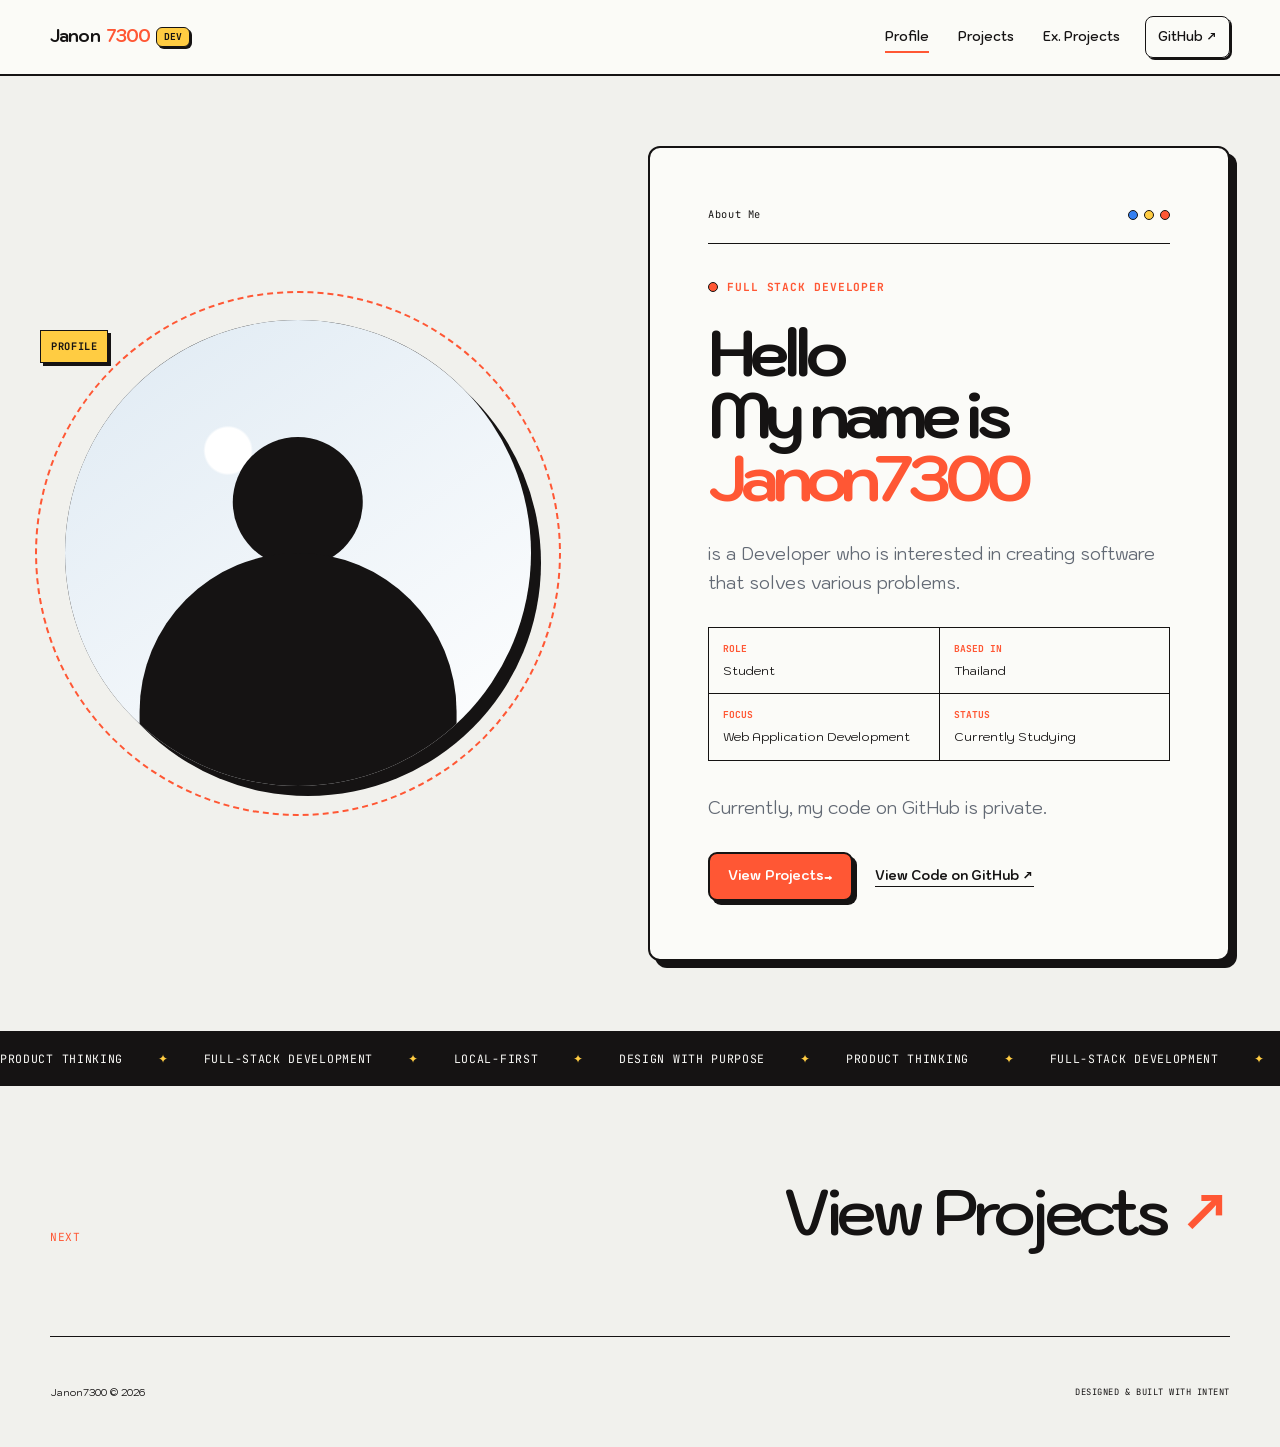
==== commit c2d12552: "port1" ====
--- a/index.html
+++ b/index.html
@@ -24,9 +24,9 @@
       <a class="brand" href="./" aria-label="Janon7300 หน้าแรก">Janon <span>7300</span><b>DEV</b></a>
       <button class="menu-button" type="button" aria-expanded="false" aria-controls="site-nav">MENU</button>
       <nav id="site-nav" aria-label="เมนูหลัก">
-        <a class="is-current" href="./" aria-current="page">โปรไฟล์</a>
-        <a href="./projects/">ผลงาน</a>
-        <a href="./projects/checknuaykit/">กรณีศึกษา</a>
+        <a class="is-current" href="./" aria-current="page">Profile</a>
+        <a href="./projects/">Projects</a>
+        <a href="./projects/checknuaykit/">Ex. Projects</a>
         <a class="nav-github" href="https://github.com/Janon7300" target="_blank" rel="noreferrer">GitHub ↗</a>
       </nav>
     </div>
@@ -40,30 +40,32 @@
           <span class="portrait-head"></span>
           <span class="portrait-body"></span>
         </div>
-        <span class="portrait-index mono">01 / PROFILE</span>
-        <span class="orbit-note">วางรูปคุณตรงนี้ ↗</span>
+        <span class="portrait-index mono">PROFILE</span>
+        
       </div>
 
       <article class="profile-sheet" data-reveal style="--delay: 120ms">
         <div class="window-bar">
-          <span class="mono">HELLO.JANON</span>
+          <span class="mono">About Me</span>
           <span class="window-dots" aria-hidden="true"><i></i><i></i><i></i></span>
         </div>
         <!-- แก้ข้อมูลส่วนตัวได้ในกล่องนี้ -->
-        <p class="eyebrow"><span></span> FULL-STACK DEVELOPER · PSU</p>
-        <h1>สวัสดีครับ<br>ผมคือ <em>Janon7300</em></h1>
-        <p class="profile-intro">[เขียนประโยคแนะนำตัวของคุณตรงนี้ — คุณสนใจอะไร ถนัดอะไร และอยากสร้างสิ่งแบบไหน]</p>
+        <p class="eyebrow"><span></span> FULL STACK DEVELOPER </p>
+        <h1>Hello<br>My name is <em>Janon7300</em></h1>
+        <p class="profile-intro">is a Developer who is interested in creating software that solves various problems.</p>
 
         <dl class="profile-facts">
-          <div><dt>ROLE</dt><dd>ใส่ตำแหน่งของคุณ</dd></div>
-          <div><dt>BASED IN</dt><dd>ใส่เมือง / ประเทศ</dd></div>
-          <div><dt>FOCUS</dt><dd>ใส่สิ่งที่กำลังสนใจ</dd></div>
-          <div><dt>STATUS</dt><dd>ใส่สถานะปัจจุบัน</dd></div>
+          <div><dt>ROLE</dt><dd>Student</dd></div>
+          <div><dt>BASED IN</dt><dd>Thailand</dd></div>
+          <div><dt>FOCUS</dt><dd>Web Application Development</dd></div>
+          <div><dt>STATUS</dt><dd>Currently Studying</dd></div>
         </dl>
 
+        <p class="profile-intro">Currently, my code on GitHub is private.</p>
+
         <div class="button-row">
-          <a class="button button-primary" href="./projects/">ดูผลงาน <span>→</span></a>
-          <a class="text-link" href="https://github.com/Janon7300" target="_blank" rel="noreferrer">ดูโค้ดบน GitHub ↗</a>
+          <a class="button button-primary" href="./projects/">View Projects <span>→</span></a>
+          <a class="text-link" href="https://github.com/Janon7300" target="_blank" rel="noreferrer">View Code on GitHub ↗</a>
         </div>
       </article>
     </section>
@@ -76,8 +78,8 @@
     </section>
 
     <section class="profile-next wrap" data-reveal>
-      <p class="mono">NEXT / 02</p>
-      <a href="./projects/">ดูสิ่งที่ผมลงมือสร้าง <span>↗</span></a>
+      <p class="mono">NEXT </p>
+      <a href="./projects/">View Projects <span>↗</span></a>
     </section>
   </main>
 
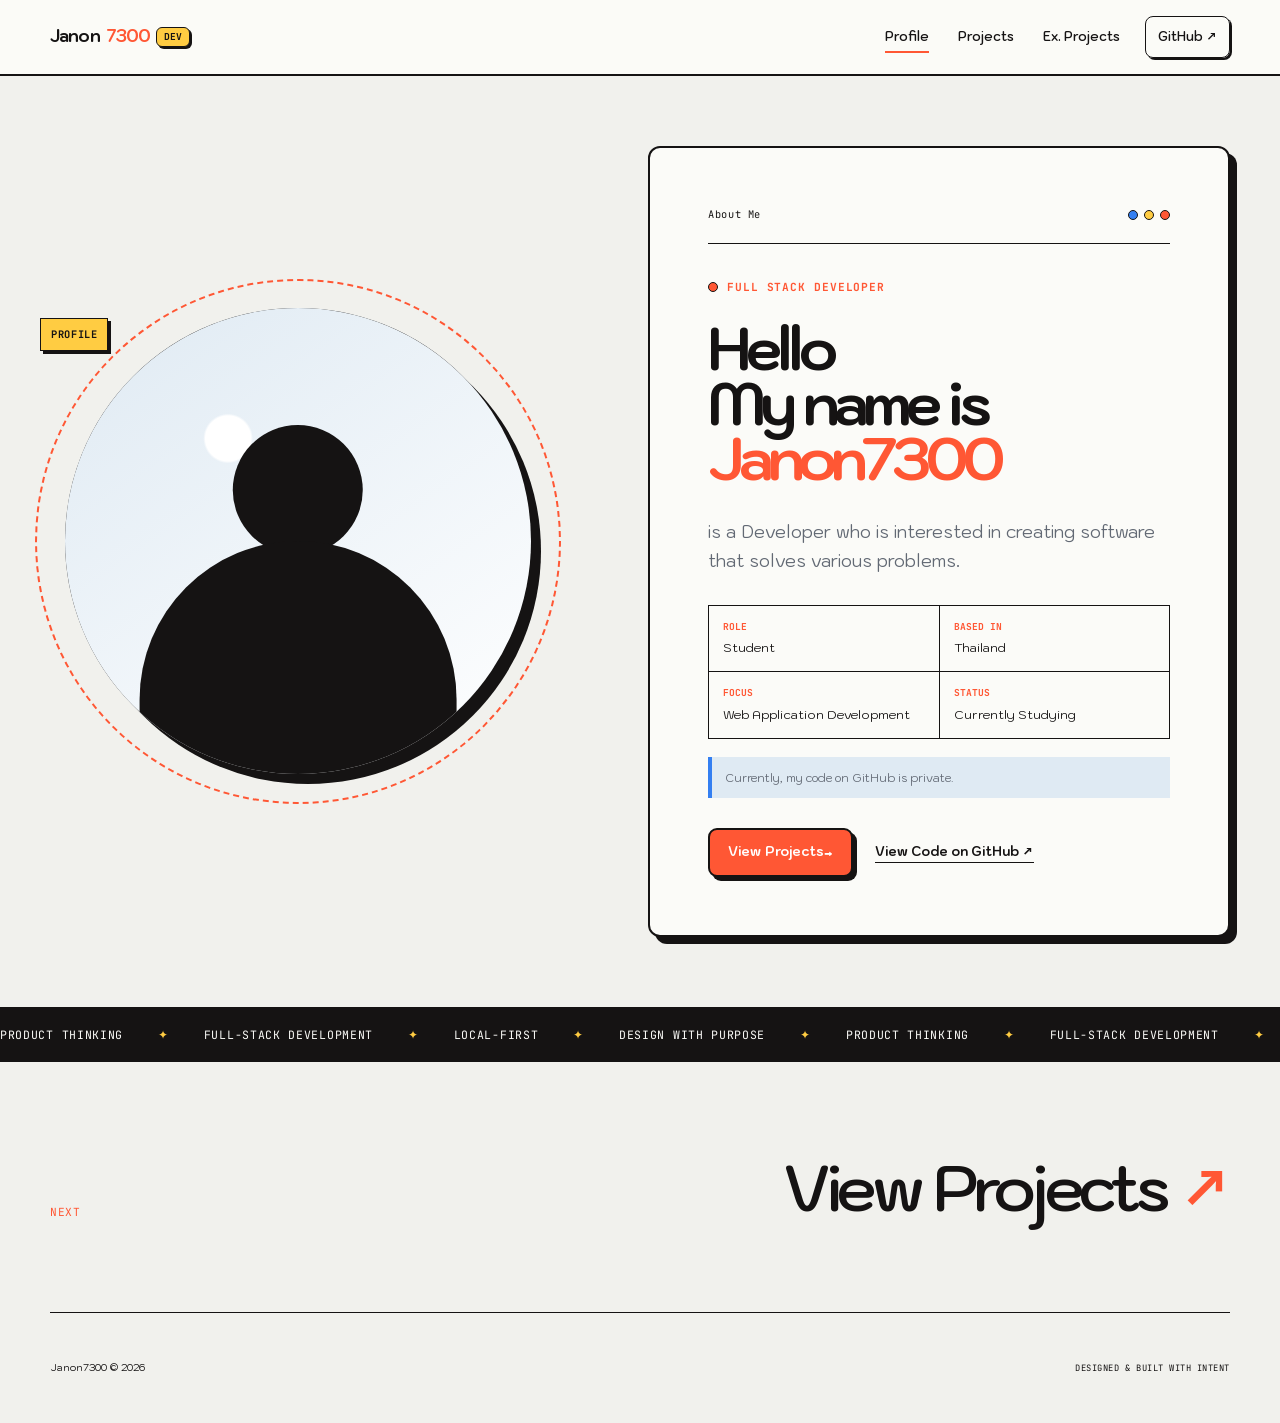
==== commit e61fc28a: "Refine layout for updated portfolio copy" ====
--- a/index.html
+++ b/index.html
@@ -51,7 +51,7 @@
         </div>
         <!-- แก้ข้อมูลส่วนตัวได้ในกล่องนี้ -->
         <p class="eyebrow"><span></span> FULL STACK DEVELOPER </p>
-        <h1>Hello<br>My name is <em>Janon7300</em></h1>
+        <h1><span>Hello</span><span>My name is</span><em>Janon7300</em></h1>
         <p class="profile-intro">is a Developer who is interested in creating software that solves various problems.</p>
 
         <dl class="profile-facts">
@@ -61,7 +61,7 @@
           <div><dt>STATUS</dt><dd>Currently Studying</dd></div>
         </dl>
 
-        <p class="profile-intro">Currently, my code on GitHub is private.</p>
+        <p class="profile-note">Currently, my code on GitHub is private.</p>
 
         <div class="button-row">
           <a class="button button-primary" href="./projects/">View Projects <span>→</span></a>
--- a/assets/site.css
+++ b/assets/site.css
@@ -68,9 +68,11 @@
 .profile-sheet { padding: clamp(28px, 5vw, 58px); background: var(--paper); border: var(--line); border-radius: 12px; box-shadow: var(--shadow); }
 .window-bar { display: flex; align-items: center; justify-content: space-between; padding-bottom: 20px; margin-bottom: 34px; border-bottom: 1.5px solid var(--ink); font-size: .65rem; }
 .window-dots { display: flex; gap: 6px; }.window-dots i { width: 10px; height: 10px; border: 1px solid var(--ink); border-radius: 50%; }.window-dots i:nth-child(1){background:var(--electric)}.window-dots i:nth-child(2){background:var(--yellow)}.window-dots i:nth-child(3){background:var(--coral)}
-.profile-sheet h1 { margin: 0; font-size: clamp(2.6rem, 5vw, 5.2rem); line-height: .98; letter-spacing: -.09em; }
+.profile-sheet h1 { margin: 0; font-size: clamp(2.6rem, 4.6vw, 4.8rem); line-height: .94; letter-spacing: -.085em; }
+.profile-sheet h1 span, .profile-sheet h1 em { display: block; }
 .profile-sheet h1 em { color: var(--coral); font-style: normal; }
 .profile-intro { max-width: 590px; margin: 30px 0; color: var(--muted); font-size: clamp(.95rem, 1.4vw, 1.1rem); }
+.profile-note { margin: -14px 0 30px; padding: 11px 13px; color: var(--muted); background: var(--blue); border-left: 4px solid var(--electric); font-size: .72rem; }
 .profile-facts { display: grid; grid-template-columns: 1fr 1fr; margin: 0 0 32px; border-top: 1px solid var(--ink); border-left: 1px solid var(--ink); }
 .profile-facts div { padding: 13px 14px; border-right: 1px solid var(--ink); border-bottom: 1px solid var(--ink); }
 .profile-facts dt { color: var(--coral); font-family: var(--mono); font-size: .6rem; font-weight: 700; }
@@ -97,20 +99,20 @@
 .browser-mock { width: min(100%, 500px); overflow: hidden; background: var(--paper); border: var(--line); border-radius: 12px; box-shadow: 10px 10px 0 var(--ink); transform: rotate(-2deg) translateZ(20px); }
 .browser-top { display: flex; align-items: center; gap: 6px; min-height: 38px; padding: 8px 11px; border-bottom: 1.5px solid var(--ink); }.browser-top i { width: 8px;height:8px;border:1px solid var(--ink);border-radius:50%}.browser-top i:nth-child(1){background:var(--coral)}.browser-top i:nth-child(2){background:var(--yellow)}.browser-top i:nth-child(3){background:var(--electric)}.browser-top span{margin-left:auto;color:var(--muted);font-family:var(--mono);font-size:.48rem}
 .mock-content { padding: 45px 35px 38px; }.mock-content img { width: 72px; height: 72px; object-fit: contain; }.mock-content p { margin: 22px 0 30px; font-size: clamp(1.5rem, 2.6vw, 2.7rem); font-weight: 600; line-height: 1.15; letter-spacing: -.06em; }.mock-lines { display:grid;gap:12px }.mock-lines span { height: 1px; background: var(--ink); }.mock-lines span:last-child{width:65%}
-.project-copy { display: flex; flex-direction: column; align-items: flex-start; justify-content: center; padding: 65px 48px; }.project-kicker { font-size: .62rem; font-weight: 700; }.project-copy h2 { margin: 12px 0 26px; font-size: clamp(3.5rem, 6vw, 6.8rem); line-height: .72; letter-spacing: -.1em; }.project-copy h2 em { color: var(--coral); font-style: normal; }.project-copy>p:not(.project-kicker){font-size:.92rem}.tag-list { display:flex;flex-wrap:wrap;gap:7px;padding:0;margin:20px 0 34px;list-style:none}.tag-list li { padding:5px 9px;border:1px solid var(--ink);border-radius:50px;background:color-mix(in srgb,var(--paper) 35%,transparent);font-family:var(--mono);font-size:.55rem}
+.project-copy { display: flex; flex-direction: column; align-items: flex-start; justify-content: center; padding: 65px 48px; }.project-kicker { font-size: .62rem; font-weight: 700; }.project-copy h2 { margin: 12px 0 26px; font-size: clamp(3.25rem, 4.5vw, 4.3rem); line-height: .86; letter-spacing: -.085em; }.project-copy h2 em { color: var(--coral); font-style: normal; }.project-copy>p:not(.project-kicker){font-size:.92rem}.tag-list { display:flex;flex-wrap:wrap;gap:7px;padding:0;margin:20px 0 34px;list-style:none}.tag-list li { padding:5px 9px;border:1px solid var(--ink);border-radius:50px;background:color-mix(in srgb,var(--paper) 35%,transparent);font-family:var(--mono);font-size:.55rem}
 .project-next { display: grid; grid-template-columns: 150px 1fr auto; align-items: center; gap: 30px; min-height: 230px; padding: 45px; background: var(--blue); }.project-next .project-number{position:static}.project-next p{margin:0;color:var(--muted);font-size:.6rem}.project-next h2{margin:12px 0 0;font-size:clamp(1.8rem,4vw,3.6rem);line-height:1;letter-spacing:-.07em}.project-next h2 span{color:var(--muted)}.next-symbol{font-size:6rem;font-weight:200}
 
 /* Case study */
-.case-hero { display:grid;grid-template-columns:1.1fr .9fr;gap:70px;align-items:center;min-height:calc(100vh - 74px);padding-block:70px}.case-title h1{margin:0;font-size:clamp(5rem,10vw,10rem);line-height:.69;letter-spacing:-.12em}.case-title h1 em{color:var(--coral);font-style:normal}.case-title>p:last-child{margin:45px 0 0;font-size:clamp(1.2rem,2vw,1.7rem);font-weight:500}.case-poster{position:relative;padding:30px 32px 34px;background:var(--yellow);border:var(--line);border-radius:14px;box-shadow:10px 10px 0 var(--ink);transform:rotate(2deg);transition:transform .18s ease-out}.poster-head{display:flex;justify-content:space-between;padding-bottom:20px;border-bottom:1px solid var(--ink);font-size:.55rem}.case-poster img{width:80px;height:80px;margin:45px 0 20px;object-fit:contain}.case-poster p{margin:0 0 35px;font-size:clamp(2.1rem,4vw,4.5rem);font-weight:600;line-height:.98;letter-spacing:-.08em}.case-poster a{display:inline-block;border-bottom:2px solid var(--ink);font-size:.78rem;font-weight:700}.case-meta{grid-column:1/-1;display:grid;grid-template-columns:repeat(3,1fr);margin:0;border-top:1px solid var(--ink);border-left:1px solid var(--ink)}.case-meta div{padding:15px 18px;border-right:1px solid var(--ink);border-bottom:1px solid var(--ink)}.case-meta dt{color:var(--coral);font-family:var(--mono);font-size:.55rem;font-weight:700}.case-meta dd{margin:5px 0 0;font-size:.75rem}
-.case-section { padding-block: clamp(80px,9vw,130px); border-top: 1.5px solid var(--ink); }.section-heading{margin-bottom:65px}.section-heading .mono{margin:0 0 28px;color:var(--coral);font-size:.65rem;font-weight:700}.section-heading h2{font-size:clamp(3rem,6.5vw,7rem)}.split-heading{display:grid;grid-template-columns:.55fr 1.2fr .65fr;align-items:end;gap:40px}.split-heading>*{margin:0}.split-heading .mono{align-self:start}.split-heading>p:last-child{color:var(--muted);font-size:.86rem}
+.case-hero { display:grid;grid-template-columns:minmax(0,1.15fr) minmax(330px,.72fr);gap:clamp(50px,7vw,100px);align-items:center;min-height:calc(100vh - 74px);padding-block:70px}.case-title h1{margin:0;font-size:clamp(5rem,8vw,8rem);line-height:.7;letter-spacing:-.1em}.case-title h1 span,.case-title h1 em{display:block}.case-title h1 em{color:var(--coral);font-style:normal}.case-title>p:last-child{margin:45px 0 0;font-size:clamp(1.2rem,2vw,1.7rem);font-weight:500}.case-poster{position:relative;padding:28px 30px 32px;background:var(--yellow);border:var(--line);border-radius:14px;box-shadow:10px 10px 0 var(--ink);transform:rotate(2deg);transition:transform .18s ease-out}.poster-head{display:flex;justify-content:space-between;padding-bottom:18px;border-bottom:1px solid var(--ink);font-size:.55rem}.case-poster img{width:72px;height:72px;margin:34px 0 18px;object-fit:contain}.case-poster p{margin:0 0 28px;font-size:clamp(1.8rem,2.7vw,2.8rem);font-weight:600;line-height:1.03;letter-spacing:-.065em}.case-poster a{display:inline-block;border-bottom:2px solid var(--ink);font-size:.78rem;font-weight:700}.case-meta{grid-column:1/-1;display:grid;grid-template-columns:repeat(3,1fr);margin:0;border-top:1px solid var(--ink);border-left:1px solid var(--ink)}.case-meta div{padding:15px 18px;border-right:1px solid var(--ink);border-bottom:1px solid var(--ink)}.case-meta dt{color:var(--coral);font-family:var(--mono);font-size:.55rem;font-weight:700}.case-meta dd{margin:5px 0 0;font-size:.75rem}
+.case-section { padding-block: clamp(80px,9vw,130px); border-top: 1.5px solid var(--ink); }.section-heading{margin-bottom:65px}.section-heading .mono{margin:0 0 28px;color:var(--coral);font-size:.65rem;font-weight:700}.section-heading h2{font-size:clamp(2.8rem,5.2vw,5.5rem);line-height:1;letter-spacing:-.07em}.split-heading{display:grid;grid-template-columns:160px minmax(0,1.15fr) minmax(250px,.55fr);align-items:end;gap:40px}.split-heading>*{margin:0}.split-heading .mono{align-self:start}.split-heading>p:last-child{color:var(--muted);font-size:.86rem}
 .problem-flow{display:grid;grid-template-columns:1fr 160px .8fr;align-items:center;gap:30px;padding:55px;background:var(--paper);border:var(--line);box-shadow:var(--shadow)}.scatter-cards{display:grid;grid-template-columns:1fr 1fr;gap:12px}.scatter-cards span{display:grid;place-items:center;min-height:85px;padding:12px;background:var(--blue);border:1.5px solid var(--ink);box-shadow:3px 3px 0 var(--ink);font-family:var(--mono);font-size:.65rem;font-weight:700;transform:rotate(var(--r))}.flow-arrow{display:flex;flex-direction:column;align-items:center;gap:10px;text-align:center}.flow-arrow i{width:100%;height:2px;background:var(--ink);position:relative}.flow-arrow i::after{position:absolute;right:-2px;top:-5px;width:10px;height:10px;border-top:2px solid;border-right:2px solid;content:"";transform:rotate(45deg)}.flow-arrow b{color:var(--coral);font-size:.65rem}.solution-card{display:grid;place-items:center;min-height:230px;padding:25px;background:var(--yellow);border:var(--line);box-shadow:6px 6px 0 var(--ink);text-align:center}.solution-card img{width:64px;height:64px;object-fit:contain}.solution-card strong{font-family:var(--mono);font-size:1rem}.case-lead{max-width:800px;margin:65px auto 0;font-size:clamp(1.1rem,2vw,1.5rem);font-weight:500;text-align:center}
-.feature-grid{display:grid;grid-template-columns:1fr 1fr;border-top:var(--line);border-left:var(--line);box-shadow:var(--shadow)}.feature-card{min-height:330px;padding:32px;border-right:var(--line);border-bottom:var(--line)}.feature-card span{font-size:.55rem;font-weight:700}.feature-card strong{display:block;margin:55px 0 20px;font-size:clamp(2rem,4vw,4rem);line-height:1.05;letter-spacing:-.07em}.feature-card p{max-width:470px;margin:0;font-size:.8rem}.feature-card.coral{background:var(--coral)}.feature-card.yellow{background:var(--yellow)}.feature-card.blue{background:var(--blue)}.feature-card.paper{background:var(--paper)}
+.feature-grid{display:grid;grid-template-columns:1fr 1fr;border-top:var(--line);border-left:var(--line);box-shadow:var(--shadow)}.feature-card{min-height:340px;padding:32px;border-right:var(--line);border-bottom:var(--line)}.feature-card span{font-size:.55rem;font-weight:700}.feature-card strong{display:block;margin:50px 0 20px;font-size:clamp(1.85rem,3.1vw,3.2rem);line-height:1.08;letter-spacing:-.055em}.feature-card p{max-width:470px;margin:0;font-size:.8rem}.feature-card.coral{background:var(--coral)}.feature-card.yellow{background:var(--yellow)}.feature-card.blue{background:var(--blue)}.feature-card.paper{background:var(--paper)}
 .process-section,.delivery-section{color:var(--paper);background:var(--ink)}.light-heading h2,.light-heading>p:last-child{color:var(--paper)}.process-line{display:grid;grid-template-columns:repeat(5,1fr);padding:0;margin:0;list-style:none;border-top:1px solid #777;border-left:1px solid #777}.process-line li{min-height:290px;padding:25px 20px;border-right:1px solid #777;border-bottom:1px solid #777}.process-line li>span{display:grid;place-items:center;width:34px;height:34px;color:var(--ink);background:var(--yellow);border-radius:50%;font-family:var(--mono);font-size:.65rem}.process-line strong{display:block;margin:65px 0 15px;font-size:1.2rem}.process-line p{margin:0;color:#adb3b9;font-size:.72rem}
 .pipeline{display:grid;grid-template-columns:repeat(7,auto);align-items:center;justify-content:space-between;gap:13px}.pipeline>div{display:flex;flex-direction:column;justify-content:space-between;width:200px;min-height:190px;padding:22px;background:var(--paper);border:var(--line);box-shadow:5px 5px 0 var(--ink)}.pipeline>div span{color:var(--coral);font-size:.55rem}.pipeline>div strong{font-size:1.35rem;line-height:1.2}.pipeline>i{font-size:2rem;font-style:normal}.pipeline .pipeline-result{background:var(--yellow)}.privacy-note{display:grid;grid-template-columns:180px 1fr;gap:30px;max-width:780px;margin:65px 0 0 auto;padding:25px 28px;color:var(--paper);background:var(--ink);border-left:8px solid var(--coral)}.privacy-note b{font-family:var(--mono);font-size:.7rem}.privacy-note p{margin:0;font-size:.82rem}
 .seo-section{display:grid;grid-template-columns:1fr 1fr;gap:70px}.seo-section .section-heading{grid-column:1/-1;margin-bottom:0}.search-demo{align-self:start;padding:24px;background:var(--paper);border:var(--line);box-shadow:var(--shadow)}.search-box>span{font-size:.58rem}.search-box>div{display:flex;justify-content:space-between;margin:15px 0 25px;padding:12px 16px;border:1.5px solid var(--ink);border-radius:30px;font-size:.8rem}.search-box b{animation:blink 1s step-end infinite}.search-box i{font-style:normal}.search-result{padding:20px;border-left:4px solid var(--electric)}.search-result small{color:#247148}.search-result strong{display:block;margin:6px 0;color:#284bb5;font-size:1.15rem}.search-result p{margin:0;color:var(--muted);font-family:"IBM Plex Sans Thai",sans-serif;font-size:.8rem}.seo-checklist{padding:0;margin:0;list-style:none;border-top:1px solid var(--ink)}.seo-checklist li{display:grid;grid-template-columns:50px 1fr 1.4fr;gap:16px;align-items:center;padding:18px 0;border-bottom:1px solid var(--ink)}.seo-checklist b{color:var(--coral);font-family:var(--mono);font-size:.7rem}.seo-checklist span{font-weight:700}.seo-checklist small{color:var(--muted)}
 .delivery-map{display:grid;grid-template-columns:1fr 80px 1fr 80px 1fr 80px 1fr;align-items:center}.delivery-node{min-height:210px;padding:22px;border:1px solid #777}.delivery-node>span{display:grid;place-items:center;width:30px;height:30px;color:var(--ink);background:var(--paper);border-radius:50%;font-family:var(--mono);font-size:.55rem}.delivery-node strong{display:block;margin:60px 0 8px;font-family:var(--mono);font-size:.85rem}.delivery-node small{color:#adb3b9}.delivery-node.accent{color:var(--ink);background:var(--yellow);border-color:var(--yellow)}.delivery-node.accent small{color:#5a4a12}.delivery-path{position:relative;height:2px;background:#777}.delivery-path i{position:absolute;top:-3px;width:8px;height:8px;background:var(--coral);border-radius:50%;animation:packet 2.4s linear infinite}.delivery-path i:nth-child(2){animation-delay:.8s}.delivery-path i:nth-child(3){animation-delay:1.6s}.performance-notes{display:grid;grid-template-columns:repeat(3,1fr);gap:25px;margin-top:65px}.performance-notes article{padding:25px;border-top:1px solid #777}.performance-notes span{color:var(--coral);font-size:.58rem}.performance-notes h3{font-size:1.3rem}.performance-notes p{color:#adb3b9;font-size:.75rem}
 .stack-grid{display:grid;grid-template-columns:repeat(4,1fr);border-top:var(--line);border-left:var(--line);box-shadow:var(--shadow)}.stack-grid article{min-height:260px;padding:25px;border-right:var(--line);border-bottom:var(--line);background:var(--paper)}.stack-grid article:nth-child(2){background:var(--yellow)}.stack-grid article:nth-child(3){background:var(--blue)}.stack-grid article:nth-child(4){background:var(--coral)}.stack-grid span{font-family:var(--mono);font-size:.6rem}.stack-grid h3{margin:70px 0 12px;font-size:1.4rem}.stack-grid p{margin:0;font-size:.75rem}
-.case-outro{padding:clamp(100px,14vw,190px) 0;color:var(--paper);background:var(--ink);text-align:center}.case-outro .mono{color:var(--yellow);font-size:.65rem}.case-outro h2{max-width:1050px;margin:35px auto 55px;font-size:clamp(2.7rem,6vw,6.8rem);line-height:1.03;letter-spacing:-.08em}.case-outro h2 em{color:var(--coral);font-style:normal}.centered{justify-content:center}
+.case-outro{padding:clamp(100px,14vw,190px) 0;color:var(--paper);background:var(--ink);text-align:center}.case-outro .mono{color:var(--yellow);font-size:.65rem}.case-outro h2{max-width:1050px;margin:35px auto 55px;font-size:clamp(2.7rem,5vw,5.4rem);line-height:1.06;letter-spacing:-.065em}.case-outro h2 em{color:var(--coral);font-style:normal}.centered{justify-content:center}
 .site-footer{display:flex;align-items:center;justify-content:space-between;min-height:110px;font-size:.65rem}.site-footer .mono{font-size:.55rem}
 
 [data-reveal] { opacity: 0; transform: translateY(28px); transition: opacity .7s ease, transform .7s cubic-bezier(.2,.75,.25,1); transition-delay: var(--delay, 0ms); }
@@ -130,9 +132,9 @@
 @media (max-width: 700px) {
   :root{--wrap:min(1180px,calc(100% - 28px));--shadow:5px 5px 0 var(--ink)}
   .header-inner{min-height:64px}.menu-button{display:block}nav{position:absolute;top:calc(100% + 2px);right:14px;left:14px;display:none;flex-direction:column;align-items:stretch;padding:10px;background:var(--paper);border:var(--line);box-shadow:5px 5px 0 var(--ink)}nav.is-open{display:flex}nav a{padding:12px}.nav-github{margin:5px 0 0;text-align:center}
-  .profile-hero{min-height:auto;gap:38px}.portrait-stage{width:90vw}.portrait-index{left:0}.orbit-note{right:0}.profile-sheet{padding:25px 21px}.profile-sheet h1{font-size:clamp(2.65rem,13vw,4.2rem)}.profile-facts{grid-template-columns:1fr}.profile-next{display:block;padding-block:70px}.profile-next p{margin-bottom:20px}
-  .works-main{padding-block:55px 90px}.works-heading{grid-template-columns:1fr}.works-count{width:100%}.project-featured{min-height:0}.project-visual{min-height:390px;padding:75px 24px 35px}.project-copy{padding:45px 25px}.project-copy h2{font-size:4.5rem}.project-next{grid-template-columns:1fr;padding:32px}.project-next .project-number{width:max-content}.next-symbol{position:absolute;right:20px;top:15px;font-size:4rem}
-  .case-hero{min-height:auto;gap:50px;padding-block:55px 80px}.case-title h1{font-size:clamp(5rem,24vw,8rem)}.case-poster{width:95%;padding:25px}.case-meta{grid-template-columns:1fr}.case-section{padding-block:85px}.section-heading{margin-bottom:45px}.section-heading h2,.works-heading h1{font-size:clamp(3.2rem,15vw,5rem)}.problem-flow{padding:28px 20px}.scatter-cards{grid-template-columns:1fr}.solution-card{min-height:190px}.feature-grid{grid-template-columns:1fr}.feature-card{min-height:290px;padding:25px}.process-line{grid-template-columns:1fr}.process-line li,.process-line li:last-child{grid-column:auto;min-height:210px}.process-line strong{margin-top:40px}.privacy-note{grid-template-columns:1fr}.seo-checklist li{grid-template-columns:38px 1fr}.seo-checklist small{grid-column:2}.performance-notes{grid-template-columns:1fr}.stack-grid{grid-template-columns:1fr}.stack-grid article{min-height:220px}.case-outro h2{font-size:clamp(2.5rem,12vw,4.5rem)}.site-footer{display:block;padding-block:35px}
+  .profile-hero{min-height:auto;gap:34px}.portrait-stage{width:min(78vw,310px)}.portrait-index{left:0}.orbit-note{right:0}.profile-sheet{padding:25px 21px}.profile-sheet h1{font-size:clamp(2.65rem,13vw,4.2rem)}.profile-intro{margin:22px 0}.profile-facts{grid-template-columns:1fr 1fr}.profile-facts dd{font-size:.67rem}.profile-note{margin-top:-8px}.profile-next{display:block;padding-block:70px}.profile-next p{margin-bottom:20px}
+  .works-main{padding-block:55px 90px}.works-heading{grid-template-columns:1fr}.works-count{width:100%}.project-featured{min-height:0}.project-visual{min-height:390px;padding:75px 24px 35px}.project-copy{padding:45px 25px}.project-copy h2{font-size:4rem}.project-copy h2 em{display:block}.project-next{grid-template-columns:1fr;padding:32px}.project-next .project-number{width:max-content}.next-symbol{position:absolute;right:20px;top:15px;font-size:4rem}
+  .case-hero{min-height:auto;gap:50px;padding-block:55px 80px}.case-title h1{font-size:clamp(4.7rem,22vw,6rem);line-height:.76}.case-poster{width:95%;padding:25px}.case-meta{grid-template-columns:1fr}.case-section{padding-block:85px}.section-heading{margin-bottom:45px}.section-heading h2,.works-heading h1{font-size:clamp(2.65rem,12.5vw,4rem);line-height:1.02}.problem-flow{padding:28px 20px}.scatter-cards{grid-template-columns:1fr}.solution-card{min-height:190px}.feature-grid{grid-template-columns:1fr}.feature-card{min-height:290px;padding:25px}.process-line{grid-template-columns:1fr}.process-line li,.process-line li:last-child{grid-column:auto;min-height:210px}.process-line strong{margin-top:40px}.privacy-note{grid-template-columns:1fr}.seo-checklist li{grid-template-columns:38px 1fr}.seo-checklist small{grid-column:2}.performance-notes{grid-template-columns:1fr}.stack-grid{grid-template-columns:1fr}.stack-grid article{min-height:220px}.case-outro h2{font-size:clamp(2.35rem,10.5vw,3.5rem)}.site-footer{display:block;padding-block:35px}
 }
 
 @media (prefers-reduced-motion: reduce) {
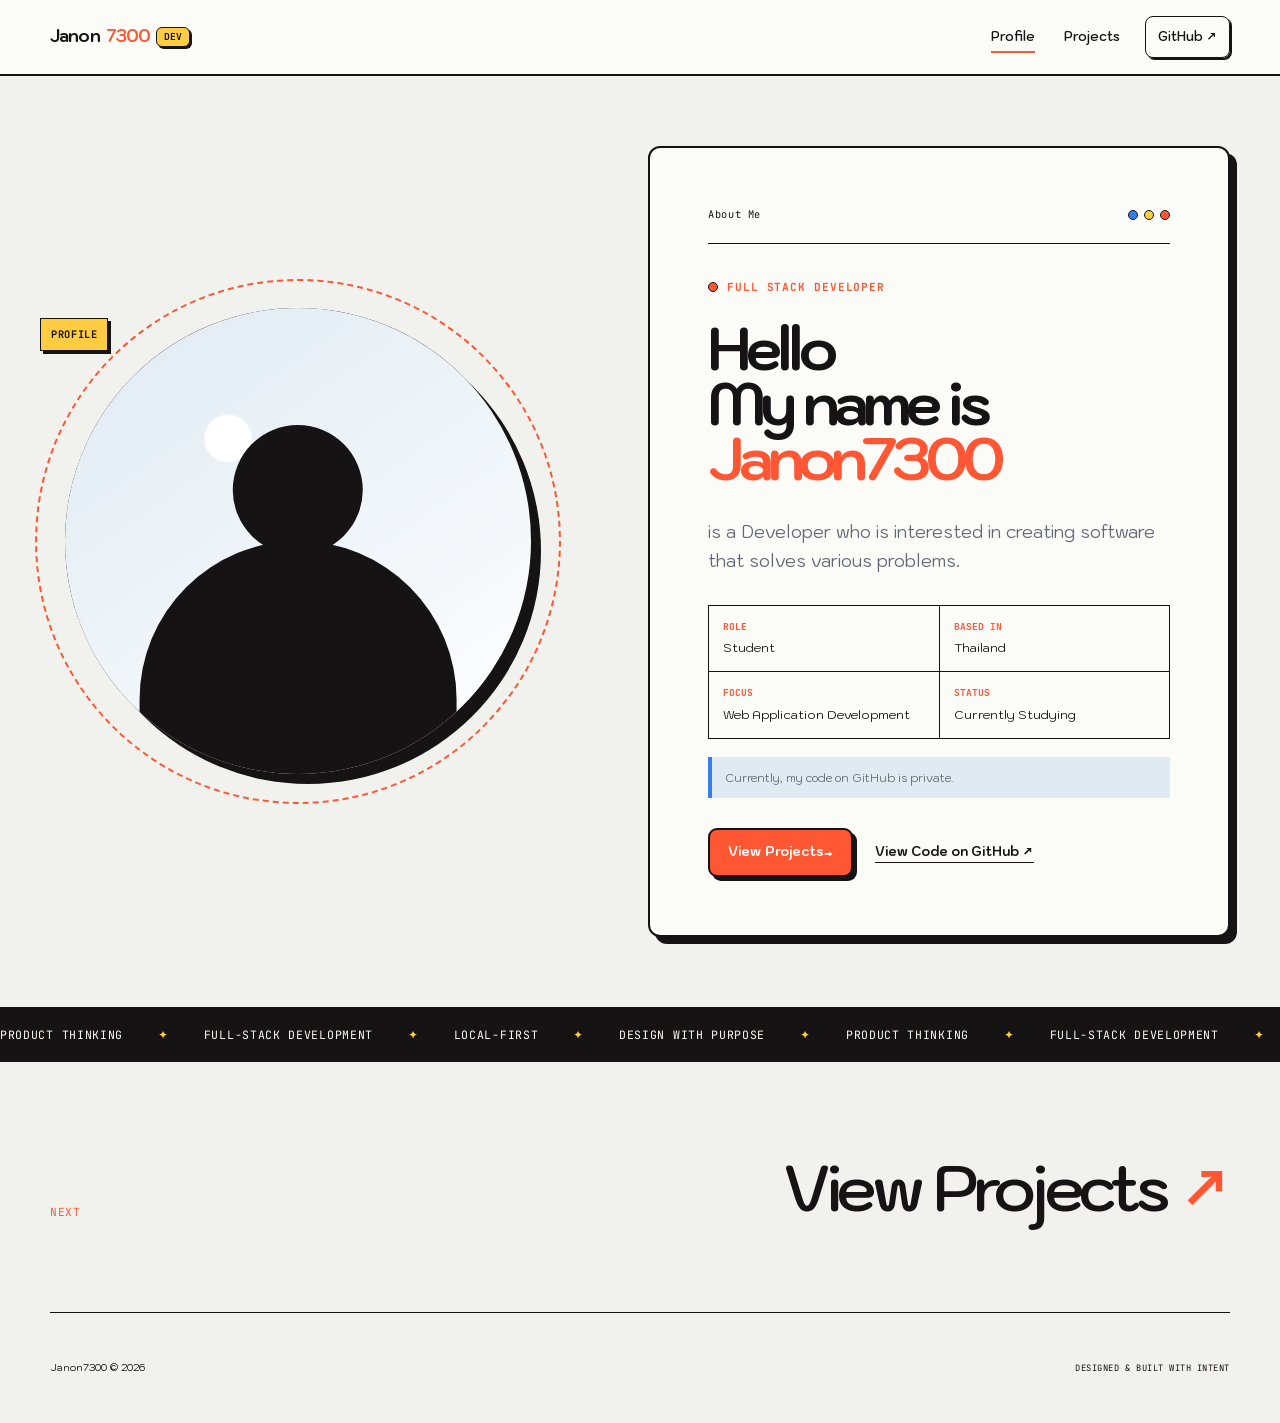
==== commit 6d04d57c: "Add expressnon project case study" ====
--- a/index.html
+++ b/index.html
@@ -26,7 +26,6 @@
       <nav id="site-nav" aria-label="เมนูหลัก">
         <a class="is-current" href="./" aria-current="page">Profile</a>
         <a href="./projects/">Projects</a>
-        <a href="./projects/checknuaykit/">Ex. Projects</a>
         <a class="nav-github" href="https://github.com/Janon7300" target="_blank" rel="noreferrer">GitHub ↗</a>
       </nav>
     </div>
--- a/assets/site.css
+++ b/assets/site.css
@@ -101,6 +101,7 @@
 .mock-content { padding: 45px 35px 38px; }.mock-content img { width: 72px; height: 72px; object-fit: contain; }.mock-content p { margin: 22px 0 30px; font-size: clamp(1.5rem, 2.6vw, 2.7rem); font-weight: 600; line-height: 1.15; letter-spacing: -.06em; }.mock-lines { display:grid;gap:12px }.mock-lines span { height: 1px; background: var(--ink); }.mock-lines span:last-child{width:65%}
 .project-copy { display: flex; flex-direction: column; align-items: flex-start; justify-content: center; padding: 65px 48px; }.project-kicker { font-size: .62rem; font-weight: 700; }.project-copy h2 { margin: 12px 0 26px; font-size: clamp(3.25rem, 4.5vw, 4.3rem); line-height: .86; letter-spacing: -.085em; }.project-copy h2 em { color: var(--coral); font-style: normal; }.project-copy>p:not(.project-kicker){font-size:.92rem}.tag-list { display:flex;flex-wrap:wrap;gap:7px;padding:0;margin:20px 0 34px;list-style:none}.tag-list li { padding:5px 9px;border:1px solid var(--ink);border-radius:50px;background:color-mix(in srgb,var(--paper) 35%,transparent);font-family:var(--mono);font-size:.55rem}
 .project-next { display: grid; grid-template-columns: 150px 1fr auto; align-items: center; gap: 30px; min-height: 230px; padding: 45px; background: var(--blue); }.project-next .project-number{position:static}.project-next p{margin:0;color:var(--muted);font-size:.6rem}.project-next h2{margin:12px 0 0;font-size:clamp(1.8rem,4vw,3.6rem);line-height:1;letter-spacing:-.07em}.project-next h2 span{color:var(--muted)}.next-symbol{font-size:6rem;font-weight:200}
+.project-express{display:grid;grid-template-columns:.82fr 1.18fr;min-height:580px;overflow:hidden;color:var(--paper);background:#151312}.project-express .project-number{color:var(--ink)}.express-copy{order:1}.express-copy h2{font-size:clamp(3.3rem,5.3vw,5.3rem);letter-spacing:-.095em}.express-copy h2 em,.express-wordmark span,.express-mini-head span{color:var(--coral);font-style:normal}.express-copy .tag-list li{border-color:#8d8883;background:#24211f}.express-copy .text-link{border-color:var(--paper)}.express-visual{order:2;display:grid;place-items:center;padding:80px 45px;background:radial-gradient(circle at 83% 18%,#39201b 0,transparent 36%),#0e0d0c;border-left:var(--line);transform-style:preserve-3d;transition:transform .18s ease-out}.express-mini-window{width:min(100%,520px);padding:22px;background:#23211f;border:2px solid #050505;border-radius:19px;box-shadow:10px 10px 0 #050505;transform:rotate(2deg) translateZ(18px)}.express-mini-head{display:flex;align-items:center;justify-content:space-between;padding:0 3px 18px;border-bottom:1px solid #4b4743}.express-mini-head strong{font-size:1.25rem;letter-spacing:-.08em}.express-mini-head i{width:12px;height:12px;background:var(--yellow);border-radius:50%;box-shadow:0 0 0 5px #171513}.express-mini-tabs{display:grid;grid-template-columns:1fr 1fr;gap:6px;margin:20px 0;padding:4px;background:#171513;border:1px solid #4b4743;border-radius:10px;text-align:center}.express-mini-tabs>*{padding:10px;border-radius:7px;font-size:.7rem}.express-mini-tabs b{color:#fff;background:var(--coral)}.express-mini-window>p{margin:28px 0 10px;color:#aaa39d;font-size:.52rem}.code-cells{display:grid;grid-template-columns:repeat(6,1fr);gap:6px}.code-cells i,.poster-code i{display:grid;place-items:center;aspect-ratio:1;color:var(--ink);background:var(--yellow);border:1.5px solid #050505;border-radius:7px;font-family:var(--mono);font-style:normal;font-weight:700}.mini-route{display:grid;grid-template-columns:auto 1fr auto;align-items:center;gap:10px;margin:35px 0 14px}.mini-route span,.mini-route i{display:grid;place-items:center;width:54px;aspect-ratio:1;background:var(--paper);border:2px solid #050505;border-radius:50%;color:var(--ink);font-family:var(--mono);font-size:.55rem;font-style:normal;font-weight:700}.mini-route i{background:#6ce2ad}.mini-route b{position:relative;height:3px;background:var(--coral);overflow:hidden}.mini-route b::after{position:absolute;top:-2px;width:7px;height:7px;background:var(--yellow);border-radius:50%;content:"";animation:packet 2s linear infinite}.express-mini-window small{display:block;color:#aaa39d;text-align:center;font-family:var(--mono);font-size:.5rem}
 
 /* Case study */
 .case-hero { display:grid;grid-template-columns:minmax(0,1.15fr) minmax(330px,.72fr);gap:clamp(50px,7vw,100px);align-items:center;min-height:calc(100vh - 74px);padding-block:70px}.case-title h1{margin:0;font-size:clamp(5rem,8vw,8rem);line-height:.7;letter-spacing:-.1em}.case-title h1 span,.case-title h1 em{display:block}.case-title h1 em{color:var(--coral);font-style:normal}.case-title>p:last-child{margin:45px 0 0;font-size:clamp(1.2rem,2vw,1.7rem);font-weight:500}.case-poster{position:relative;padding:28px 30px 32px;background:var(--yellow);border:var(--line);border-radius:14px;box-shadow:10px 10px 0 var(--ink);transform:rotate(2deg);transition:transform .18s ease-out}.poster-head{display:flex;justify-content:space-between;padding-bottom:18px;border-bottom:1px solid var(--ink);font-size:.55rem}.case-poster img{width:72px;height:72px;margin:34px 0 18px;object-fit:contain}.case-poster p{margin:0 0 28px;font-size:clamp(1.8rem,2.7vw,2.8rem);font-weight:600;line-height:1.03;letter-spacing:-.065em}.case-poster a{display:inline-block;border-bottom:2px solid var(--ink);font-size:.78rem;font-weight:700}.case-meta{grid-column:1/-1;display:grid;grid-template-columns:repeat(3,1fr);margin:0;border-top:1px solid var(--ink);border-left:1px solid var(--ink)}.case-meta div{padding:15px 18px;border-right:1px solid var(--ink);border-bottom:1px solid var(--ink)}.case-meta dt{color:var(--coral);font-family:var(--mono);font-size:.55rem;font-weight:700}.case-meta dd{margin:5px 0 0;font-size:.75rem}
@@ -114,6 +115,13 @@
 .stack-grid{display:grid;grid-template-columns:repeat(4,1fr);border-top:var(--line);border-left:var(--line);box-shadow:var(--shadow)}.stack-grid article{min-height:260px;padding:25px;border-right:var(--line);border-bottom:var(--line);background:var(--paper)}.stack-grid article:nth-child(2){background:var(--yellow)}.stack-grid article:nth-child(3){background:var(--blue)}.stack-grid article:nth-child(4){background:var(--coral)}.stack-grid span{font-family:var(--mono);font-size:.6rem}.stack-grid h3{margin:70px 0 12px;font-size:1.4rem}.stack-grid p{margin:0;font-size:.75rem}
 .case-outro{padding:clamp(100px,14vw,190px) 0;color:var(--paper);background:var(--ink);text-align:center}.case-outro .mono{color:var(--yellow);font-size:.65rem}.case-outro h2{max-width:1050px;margin:35px auto 55px;font-size:clamp(2.7rem,5vw,5.4rem);line-height:1.06;letter-spacing:-.065em}.case-outro h2 em{color:var(--coral);font-style:normal}.centered{justify-content:center}
 .site-footer{display:flex;align-items:center;justify-content:space-between;min-height:110px;font-size:.65rem}.site-footer .mono{font-size:.55rem}
+
+/* expressnon case study */
+.express-case{--express-dark:#13110f;--express-panel:#23201e;--express-green:#6ce2ad}.express-case .site-header{color:var(--paper);background:color-mix(in srgb,var(--express-dark) 94%,transparent);border-color:#3c3733}.express-case .menu-button{color:var(--ink)}.express-case .nav-github{border-color:var(--paper);box-shadow:2px 2px 0 var(--coral)}.express-hero .case-title h1{font-size:clamp(4.9rem,9.5vw,9rem);line-height:.72}.express-hero .case-title h1 em{display:inline}.express-poster{color:var(--paper);background:radial-gradient(circle at 90% 5%,#46231c 0,transparent 35%),var(--express-panel);border-color:#050505;box-shadow:10px 10px 0 #050505;transform:rotate(-2deg)}.express-poster .poster-head{border-color:#5a544f}.express-wordmark{margin:38px 0 22px;font-size:clamp(2.4rem,4vw,4rem);font-weight:700;letter-spacing:-.1em}.express-poster>p{margin-bottom:22px}.poster-code{display:grid;grid-template-columns:repeat(6,1fr);gap:5px;margin:0 0 28px}.poster-code i{font-size:.72rem}.express-poster>a{border-color:var(--paper)}
+.express-problem{display:grid;grid-template-columns:1fr 120px 1fr;align-items:stretch}.express-problem article{min-height:310px;padding:34px;background:var(--paper);border:var(--line);box-shadow:var(--shadow)}.express-problem article.accent{background:var(--yellow)}.express-problem article>span{font-size:.58rem}.express-problem article strong{display:block;margin:70px 0 20px;font-size:clamp(1.5rem,2.6vw,2.6rem);line-height:1.12;letter-spacing:-.055em}.express-problem article p{margin:0;color:var(--muted);font-size:.8rem}.problem-switch{display:flex;flex-direction:column;align-items:center;justify-content:center;gap:15px}.problem-switch i{width:2px;height:65px;background:var(--ink)}.problem-switch b{writing-mode:vertical-rl;color:var(--coral);font-family:var(--mono);font-size:.6rem;letter-spacing:.1em}
+.express-dark-section,.express-security-section{color:var(--paper);background:var(--express-dark)}.express-flow{display:grid;grid-template-columns:repeat(4,1fr);padding:0;margin:0;list-style:none;border:1px solid #4d4843}.express-flow li{position:relative;min-height:310px;padding:28px;border-right:1px solid #4d4843}.express-flow li:last-child{border-right:0}.express-flow li>span{display:grid;place-items:center;width:38px;height:38px;color:var(--ink);background:var(--yellow);border-radius:50%;font-family:var(--mono);font-size:.65rem}.express-flow strong{display:block;margin:78px 0 17px;font-size:1.45rem}.express-flow p{margin:0;color:#aaa39d;font-size:.76rem}.express-flow li::after{position:absolute;right:-8px;top:45px;z-index:2;width:14px;height:14px;background:var(--coral);border-radius:50%;content:""}.express-flow li:last-child::after{display:none}
+.architecture-board{display:grid;grid-template-columns:220px 1fr 220px;align-items:center;gap:0;padding:50px;background:var(--express-dark);border:var(--line);box-shadow:var(--shadow)}.architecture-peer{display:flex;flex-direction:column;justify-content:space-between;min-height:220px;padding:24px;color:var(--paper);background:var(--express-panel);border:1px solid #625c57}.architecture-peer.receiver{color:var(--ink);background:var(--express-green);border-color:var(--ink)}.architecture-peer>span{font-size:.55rem}.architecture-peer strong{font-size:1.45rem}.architecture-peer small{color:#aaa39d}.architecture-peer.receiver small{color:#3d5549}.architecture-direct{text-align:center}.architecture-direct>p{margin:0 15px 14px;color:var(--coral);font-size:.52rem}.architecture-direct>div{position:relative;height:3px;background:var(--coral)}.architecture-direct>div::after{position:absolute;right:-2px;top:-5px;width:11px;height:11px;border-top:3px solid var(--coral);border-right:3px solid var(--coral);content:"";transform:rotate(45deg)}.architecture-direct i{position:absolute;top:-3px;width:9px;height:9px;background:var(--yellow);border-radius:50%;animation:packet 2.8s linear infinite}.architecture-direct i:nth-child(2){animation-delay:.55s}.architecture-direct i:nth-child(3){animation-delay:1.1s}.architecture-direct i:nth-child(4){animation-delay:1.65s}.architecture-direct i:nth-child(5){animation-delay:2.2s}.architecture-direct>b{display:block;margin-top:14px;color:var(--paper);font-family:var(--mono);font-size:.55rem}.architecture-control{grid-column:1/-1;display:grid;grid-template-columns:140px repeat(3,1fr);gap:0;margin-top:50px;color:var(--paper);border:1px solid #625c57}.architecture-control>span{padding:20px;color:var(--yellow);font-size:.55rem}.architecture-control>div{padding:20px;border-left:1px solid #625c57}.architecture-control b,.architecture-control small{display:block}.architecture-control b{font-size:.75rem}.architecture-control small{color:#aaa39d;font-size:.62rem}.architecture-control>p{grid-column:1/-1;margin:0;padding:14px 20px;color:#aaa39d;background:#1c1917;border-top:1px solid #625c57;font-size:.7rem;text-align:center}
+.express-feature-grid .feature-card strong{margin-top:45px}.security-layers{display:grid;grid-template-columns:repeat(3,1fr);border-top:1px solid #56504b;border-left:1px solid #56504b}.security-layers article{min-height:280px;padding:28px;border-right:1px solid #56504b;border-bottom:1px solid #56504b}.security-layers span{display:inline-block;padding:5px 8px;color:var(--ink);background:var(--yellow);font-family:var(--mono);font-size:.55rem;font-weight:700}.security-layers strong{display:block;margin:62px 0 16px;font-size:1.25rem}.security-layers p{margin:0;color:#aaa39d;font-size:.73rem}.boundary-grid{display:grid;grid-template-columns:1fr 1fr;gap:20px}.boundary-grid article{min-height:250px;padding:30px;background:var(--paper);border:var(--line);box-shadow:4px 4px 0 var(--ink)}.boundary-grid b{color:var(--coral);font-family:var(--mono);font-size:.65rem}.boundary-grid strong{display:block;margin:50px 0 16px;font-size:1.35rem}.boundary-grid p{margin:0;color:var(--muted);font-size:.75rem}.express-outro{background:radial-gradient(circle at 85% 20%,#47231d 0,transparent 34%),var(--express-dark)}
 
 [data-reveal] { opacity: 0; transform: translateY(28px); transition: opacity .7s ease, transform .7s cubic-bezier(.2,.75,.25,1); transition-delay: var(--delay, 0ms); }
 [data-reveal].is-visible { opacity: 1; transform: none; }
@@ -140,3 +148,17 @@
 @media (prefers-reduced-motion: reduce) {
   html{scroll-behavior:auto}*,*::before,*::after{animation-duration:.01ms!important;animation-iteration-count:1!important;transition-duration:.01ms!important}[data-reveal]{opacity:1;transform:none}
 }
+
+@media (max-width: 1000px) {
+  .project-express{grid-template-columns:1fr}.express-copy{order:2}.express-visual{order:1;min-height:500px;border-left:0;border-bottom:var(--line)}
+  .express-problem{grid-template-columns:1fr}.problem-switch{flex-direction:row;padding:25px}.problem-switch i{width:65px;height:2px}.problem-switch b{writing-mode:horizontal-tb}
+  .express-flow{grid-template-columns:1fr 1fr}.express-flow li:nth-child(2){border-right:0}.express-flow li:nth-child(-n+2){border-bottom:1px solid #4d4843}.express-flow li:nth-child(2)::after{display:none}
+  .architecture-board{grid-template-columns:1fr;gap:30px}.architecture-direct{display:grid;justify-items:center;gap:10px;width:100%;margin:0}.architecture-direct>p,.architecture-direct>b{position:static;margin:0}.architecture-direct>div{width:3px;height:90px}.architecture-direct>div::after{right:-4px;top:auto;bottom:-1px;transform:rotate(135deg)}.architecture-direct i{left:-3px;animation-name:packet-vertical}.architecture-control{grid-template-columns:1fr 1fr;margin-top:10px}.architecture-control>span{grid-column:1/-1}.architecture-control>div{border-top:1px solid #625c57}.architecture-control>div:nth-of-type(1){border-left:0}.architecture-control>div:nth-of-type(3){grid-column:1/-1;border-left:0}.security-layers{grid-template-columns:1fr 1fr}
+}
+
+@media (max-width: 700px) {
+  .project-express{min-height:0}.express-visual{min-height:420px;padding:65px 20px 35px}.express-mini-window{padding:16px}.express-copy h2{font-size:3.7rem}.code-cells{gap:4px}
+  .express-case nav{color:var(--ink)}.express-hero .case-title h1{font-size:clamp(4rem,19vw,5.8rem)}.express-problem article{min-height:260px;padding:25px}.express-problem article strong{margin-top:45px}
+  .express-flow{grid-template-columns:1fr}.express-flow li,.express-flow li:nth-child(-n+2){min-height:240px;border-right:0;border-bottom:1px solid #4d4843}.express-flow li:last-child{border-bottom:0}.express-flow li::after{display:none}.express-flow strong{margin-top:45px}
+  .architecture-board{padding:25px 18px}.architecture-peer{min-height:190px}.architecture-control{grid-template-columns:1fr}.architecture-control>div,.architecture-control>div:nth-of-type(3){grid-column:auto;border-left:0}.security-layers{grid-template-columns:1fr}.security-layers article{min-height:240px}.security-layers strong{margin-top:45px}.boundary-grid{grid-template-columns:1fr}.boundary-grid article{min-height:220px;padding:25px}.boundary-grid strong{margin-top:38px}
+}
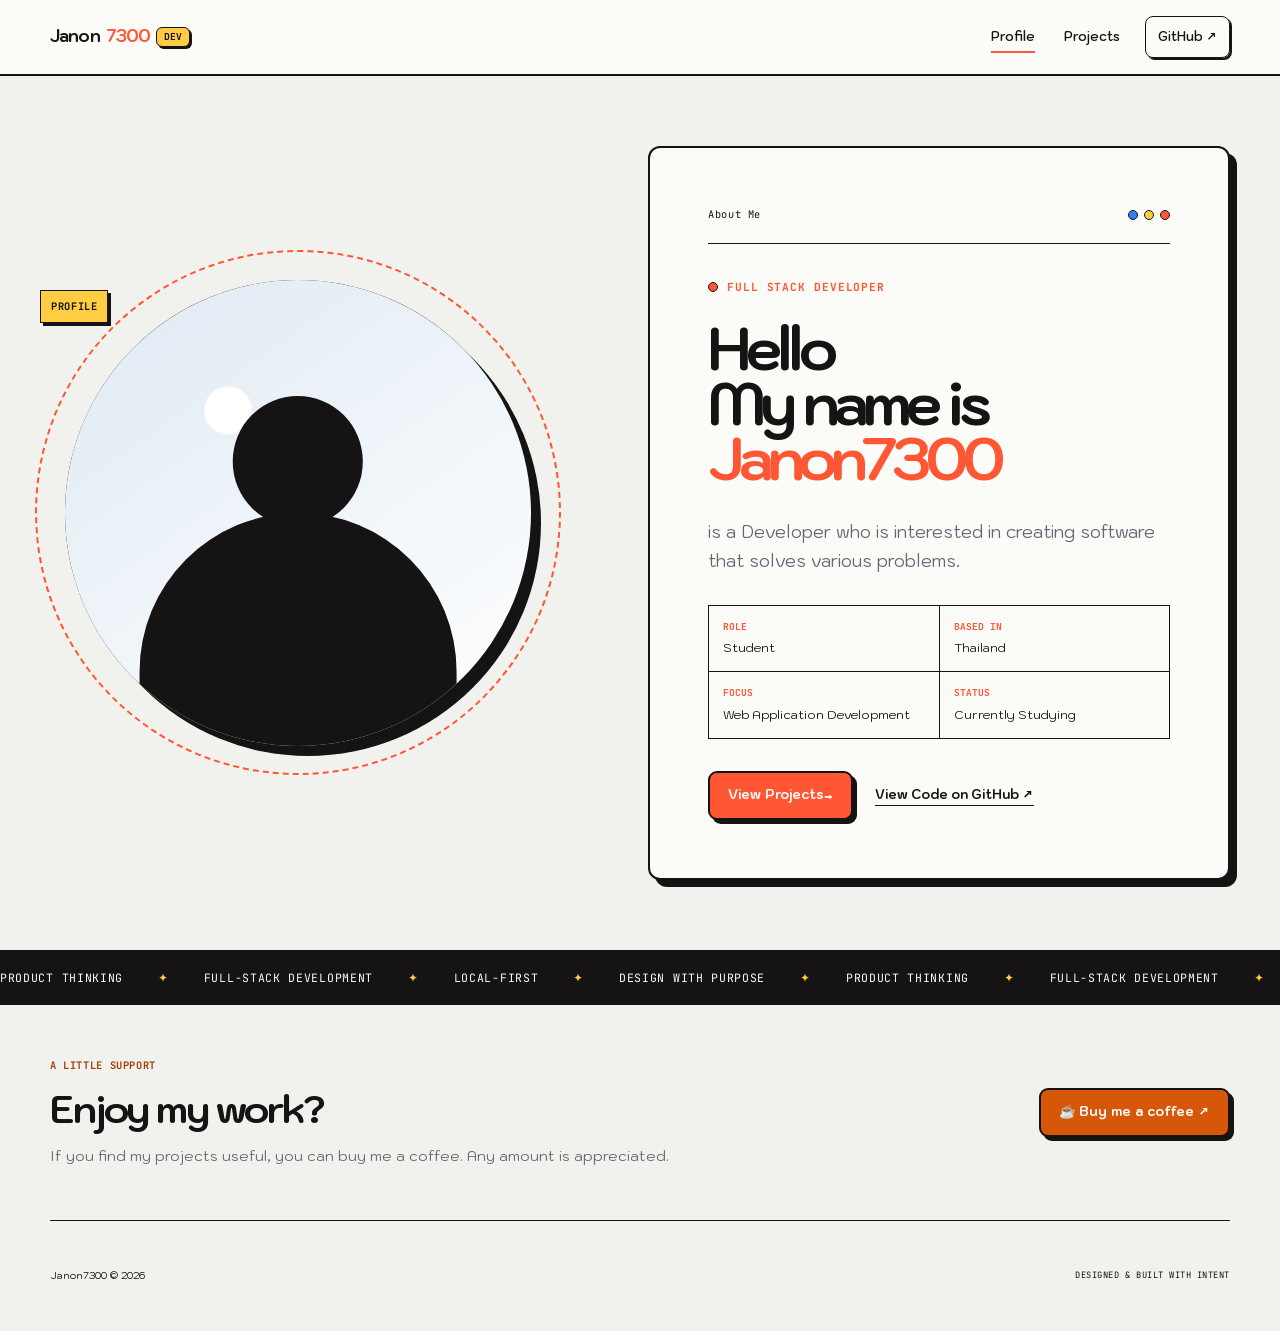
==== commit c5791f0f: "web update2" ====
--- a/index.html
+++ b/index.html
@@ -60,8 +60,6 @@
           <div><dt>STATUS</dt><dd>Currently Studying</dd></div>
         </dl>
 
-        <p class="profile-note">Currently, my code on GitHub is private.</p>
-
         <div class="button-row">
           <a class="button button-primary" href="./projects/">View Projects <span>→</span></a>
           <a class="text-link" href="https://github.com/Janon7300" target="_blank" rel="noreferrer">View Code on GitHub ↗</a>
@@ -76,9 +74,27 @@
       </div>
     </section>
 
-    <section class="profile-next wrap" data-reveal>
-      <p class="mono">NEXT </p>
-      <a href="./projects/">View Projects <span>↗</span></a>
+    <section class="profile-support wrap" aria-labelledby="support-heading" lang="en">
+      <div class="support-copy">
+        <p class="mono support-kicker">A LITTLE SUPPORT</p>
+        <h2 id="support-heading">Enjoy my work?</h2>
+        <p>If you find my projects useful, you can buy me a coffee. Any amount is appreciated.</p>
+      </div>
+      <div class="support-action" id="kofi-support">
+        <a class="button support-fallback" id="kofi-fallback" href="https://ko-fi.com/janondev" target="_blank" rel="noopener noreferrer">☕ Buy me a coffee ↗</a>
+        <script src="https://storage.ko-fi.com/cdn/widget/Widget_2.js"></script>
+        <script>
+          if (typeof kofiwidget2 !== 'undefined') {
+            kofiwidget2.init('Buy me a coffee', '#d65708', 'C8I326ZFPM');
+            kofiwidget2.draw();
+            document.addEventListener('DOMContentLoaded', function () {
+              if (document.querySelector('#kofi-support a:not(#kofi-fallback)')) {
+                document.getElementById('kofi-fallback').hidden = true;
+              }
+            }, { once: true });
+          }
+        </script>
+      </div>
     </section>
   </main>
 
--- a/assets/site.css
+++ b/assets/site.css
@@ -1,4 +1,5 @@
 :root {
+  color-scheme: only light;
   --canvas: #f1f1ed;
   --paper: #fbfbf8;
   --ink: #151313;
@@ -85,6 +86,16 @@
 .profile-next a { max-width: 700px; font-size: clamp(2rem, 5vw, 5rem); font-weight: 600; line-height: 1.1; letter-spacing: -.07em; }
 .profile-next a span { color: var(--coral); }
 
+/* Support */
+.profile-support { display: flex; align-items: center; justify-content: space-between; flex-wrap: wrap; gap: 28px; padding-block: 52px; border-bottom: 1px solid var(--ink); }
+.support-copy { flex: 1 1 300px; max-width: 680px; }
+.support-kicker { margin: 0 0 12px; color: #a34106; font-size: .65rem; font-weight: 700; }
+.support-copy h2 { margin: 0 0 12px; font-size: clamp(1.6rem, 3vw, 2.4rem); line-height: 1.2; letter-spacing: -.05em; }
+.support-copy > p:last-child { margin: 0; color: var(--muted); font-size: .9rem; }
+.support-action { max-width: 100%; }
+.support-fallback { color: #fff; background: #d65708; }
+.support-fallback[hidden] { display: none; }
+
 /* Works */
 .works-main { min-height: 100vh; padding-block: 80px 120px; }
 .works-heading { display: grid; grid-template-columns: 1fr auto; align-items: end; gap: 50px; margin-bottom: 55px; }
@@ -103,6 +114,20 @@
 .project-next { display: grid; grid-template-columns: 150px 1fr auto; align-items: center; gap: 30px; min-height: 230px; padding: 45px; background: var(--blue); }.project-next .project-number{position:static}.project-next p{margin:0;color:var(--muted);font-size:.6rem}.project-next h2{margin:12px 0 0;font-size:clamp(1.8rem,4vw,3.6rem);line-height:1;letter-spacing:-.07em}.project-next h2 span{color:var(--muted)}.next-symbol{font-size:6rem;font-weight:200}
 .project-express{display:grid;grid-template-columns:.82fr 1.18fr;min-height:580px;overflow:hidden;color:var(--paper);background:#151312}.project-express .project-number{color:var(--ink)}.express-copy{order:1}.express-copy h2{font-size:clamp(3.3rem,5.3vw,5.3rem);letter-spacing:-.095em}.express-copy h2 em,.express-wordmark span,.express-mini-head span{color:var(--coral);font-style:normal}.express-copy .tag-list li{border-color:#8d8883;background:#24211f}.express-copy .text-link{border-color:var(--paper)}.express-visual{order:2;display:grid;place-items:center;padding:80px 45px;background:radial-gradient(circle at 83% 18%,#39201b 0,transparent 36%),#0e0d0c;border-left:var(--line);transform-style:preserve-3d;transition:transform .18s ease-out}.express-mini-window{width:min(100%,520px);padding:22px;background:#23211f;border:2px solid #050505;border-radius:19px;box-shadow:10px 10px 0 #050505;transform:rotate(2deg) translateZ(18px)}.express-mini-head{display:flex;align-items:center;justify-content:space-between;padding:0 3px 18px;border-bottom:1px solid #4b4743}.express-mini-head strong{font-size:1.25rem;letter-spacing:-.08em}.express-mini-head i{width:12px;height:12px;background:var(--yellow);border-radius:50%;box-shadow:0 0 0 5px #171513}.express-mini-tabs{display:grid;grid-template-columns:1fr 1fr;gap:6px;margin:20px 0;padding:4px;background:#171513;border:1px solid #4b4743;border-radius:10px;text-align:center}.express-mini-tabs>*{padding:10px;border-radius:7px;font-size:.7rem}.express-mini-tabs b{color:#fff;background:var(--coral)}.express-mini-window>p{margin:28px 0 10px;color:#aaa39d;font-size:.52rem}.code-cells{display:grid;grid-template-columns:repeat(6,1fr);gap:6px}.code-cells i,.poster-code i{display:grid;place-items:center;aspect-ratio:1;color:var(--ink);background:var(--yellow);border:1.5px solid #050505;border-radius:7px;font-family:var(--mono);font-style:normal;font-weight:700}.mini-route{display:grid;grid-template-columns:auto 1fr auto;align-items:center;gap:10px;margin:35px 0 14px}.mini-route span,.mini-route i{display:grid;place-items:center;width:54px;aspect-ratio:1;background:var(--paper);border:2px solid #050505;border-radius:50%;color:var(--ink);font-family:var(--mono);font-size:.55rem;font-style:normal;font-weight:700}.mini-route i{background:#6ce2ad}.mini-route b{position:relative;height:3px;background:var(--coral);overflow:hidden}.mini-route b::after{position:absolute;top:-2px;width:7px;height:7px;background:var(--yellow);border-radius:50%;content:"";animation:packet 2s linear infinite}.express-mini-window small{display:block;color:#aaa39d;text-align:center;font-family:var(--mono);font-size:.5rem}
 
+/* Image Lens */
+.project-lens { background: var(--paper); }
+.project-lens .lens-visual { background: var(--blue); }
+.lens-demo { padding: 32px; }
+.lens-demo-label { display: block; color: var(--muted); font-size: .55rem; }
+.lens-sample { position: relative; display: grid; place-items: center; min-height: 190px; margin-block: 28px; padding: 25px; background: var(--yellow); border: 2px dashed var(--ink); border-radius: 10px; }
+.lens-sample > span { color: #6d571c; font-family: var(--mono); font-size: clamp(2rem, 4vw, 3.2rem); font-weight: 700; letter-spacing: .05em; }
+.lens-sample > strong { padding: 6px 22px; background: var(--paper); border: var(--line); border-radius: 8px; box-shadow: 4px 4px 0 var(--ink); font-size: 1.8rem; }
+.lens-demo-footer { display: flex; align-items: center; justify-content: space-between; gap: 12px; font-family: var(--mono); font-size: .55rem; }
+.lens-demo-footer b { padding: 5px 8px; background: var(--blue); border: 1px solid var(--ink); border-radius: 5px; }
+.lens-case .lens-poster { background: var(--blue); }
+.lens-case .case-title h1 { line-height: .9; }
+.lens-case .button-secondary { color: var(--ink); }
+
 /* Case study */
 .case-hero { display:grid;grid-template-columns:minmax(0,1.15fr) minmax(330px,.72fr);gap:clamp(50px,7vw,100px);align-items:center;min-height:calc(100vh - 74px);padding-block:70px}.case-title h1{margin:0;font-size:clamp(5rem,8vw,8rem);line-height:.7;letter-spacing:-.1em}.case-title h1 span,.case-title h1 em{display:block}.case-title h1 em{color:var(--coral);font-style:normal}.case-title>p:last-child{margin:45px 0 0;font-size:clamp(1.2rem,2vw,1.7rem);font-weight:500}.case-poster{position:relative;padding:28px 30px 32px;background:var(--yellow);border:var(--line);border-radius:14px;box-shadow:10px 10px 0 var(--ink);transform:rotate(2deg);transition:transform .18s ease-out}.poster-head{display:flex;justify-content:space-between;padding-bottom:18px;border-bottom:1px solid var(--ink);font-size:.55rem}.case-poster img{width:72px;height:72px;margin:34px 0 18px;object-fit:contain}.case-poster p{margin:0 0 28px;font-size:clamp(1.8rem,2.7vw,2.8rem);font-weight:600;line-height:1.03;letter-spacing:-.065em}.case-poster a{display:inline-block;border-bottom:2px solid var(--ink);font-size:.78rem;font-weight:700}.case-meta{grid-column:1/-1;display:grid;grid-template-columns:repeat(3,1fr);margin:0;border-top:1px solid var(--ink);border-left:1px solid var(--ink)}.case-meta div{padding:15px 18px;border-right:1px solid var(--ink);border-bottom:1px solid var(--ink)}.case-meta dt{color:var(--coral);font-family:var(--mono);font-size:.55rem;font-weight:700}.case-meta dd{margin:5px 0 0;font-size:.75rem}
 .case-section { padding-block: clamp(80px,9vw,130px); border-top: 1.5px solid var(--ink); }.section-heading{margin-bottom:65px}.section-heading .mono{margin:0 0 28px;color:var(--coral);font-size:.65rem;font-weight:700}.section-heading h2{font-size:clamp(2.8rem,5.2vw,5.5rem);line-height:1;letter-spacing:-.07em}.split-heading{display:grid;grid-template-columns:160px minmax(0,1.15fr) minmax(250px,.55fr);align-items:end;gap:40px}.split-heading>*{margin:0}.split-heading .mono{align-self:start}.split-heading>p:last-child{color:var(--muted);font-size:.86rem}
@@ -117,7 +142,7 @@
 .site-footer{display:flex;align-items:center;justify-content:space-between;min-height:110px;font-size:.65rem}.site-footer .mono{font-size:.55rem}
 
 /* expressnon case study */
-.express-case{--express-dark:#13110f;--express-panel:#23201e;--express-green:#6ce2ad}.express-case .site-header{color:var(--paper);background:color-mix(in srgb,var(--express-dark) 94%,transparent);border-color:#3c3733}.express-case .menu-button{color:var(--ink)}.express-case .nav-github{border-color:var(--paper);box-shadow:2px 2px 0 var(--coral)}.express-hero .case-title h1{font-size:clamp(4.9rem,9.5vw,9rem);line-height:.72}.express-hero .case-title h1 em{display:inline}.express-poster{color:var(--paper);background:radial-gradient(circle at 90% 5%,#46231c 0,transparent 35%),var(--express-panel);border-color:#050505;box-shadow:10px 10px 0 #050505;transform:rotate(-2deg)}.express-poster .poster-head{border-color:#5a544f}.express-wordmark{margin:38px 0 22px;font-size:clamp(2.4rem,4vw,4rem);font-weight:700;letter-spacing:-.1em}.express-poster>p{margin-bottom:22px}.poster-code{display:grid;grid-template-columns:repeat(6,1fr);gap:5px;margin:0 0 28px}.poster-code i{font-size:.72rem}.express-poster>a{border-color:var(--paper)}
+.express-case{--express-dark:#13110f;--express-panel:#23201e;--express-green:#6ce2ad}.express-hero .case-title h1{font-size:clamp(4.9rem,9.5vw,9rem);line-height:.72}.express-hero .case-title h1 em{display:inline}.express-poster{color:var(--paper);background:radial-gradient(circle at 90% 5%,#46231c 0,transparent 35%),var(--express-panel);border-color:#050505;box-shadow:10px 10px 0 #050505;transform:rotate(-2deg)}.express-poster .poster-head{border-color:#5a544f}.express-wordmark{margin:38px 0 22px;font-size:clamp(2.4rem,4vw,4rem);font-weight:700;letter-spacing:-.1em}.express-poster>p{margin-bottom:22px}.poster-code{display:grid;grid-template-columns:repeat(6,1fr);gap:5px;margin:0 0 28px}.poster-code i{font-size:.72rem}.express-poster>a{border-color:var(--paper)}
 .express-problem{display:grid;grid-template-columns:1fr 120px 1fr;align-items:stretch}.express-problem article{min-height:310px;padding:34px;background:var(--paper);border:var(--line);box-shadow:var(--shadow)}.express-problem article.accent{background:var(--yellow)}.express-problem article>span{font-size:.58rem}.express-problem article strong{display:block;margin:70px 0 20px;font-size:clamp(1.5rem,2.6vw,2.6rem);line-height:1.12;letter-spacing:-.055em}.express-problem article p{margin:0;color:var(--muted);font-size:.8rem}.problem-switch{display:flex;flex-direction:column;align-items:center;justify-content:center;gap:15px}.problem-switch i{width:2px;height:65px;background:var(--ink)}.problem-switch b{writing-mode:vertical-rl;color:var(--coral);font-family:var(--mono);font-size:.6rem;letter-spacing:.1em}
 .express-dark-section,.express-security-section{color:var(--paper);background:var(--express-dark)}.express-flow{display:grid;grid-template-columns:repeat(4,1fr);padding:0;margin:0;list-style:none;border:1px solid #4d4843}.express-flow li{position:relative;min-height:310px;padding:28px;border-right:1px solid #4d4843}.express-flow li:last-child{border-right:0}.express-flow li>span{display:grid;place-items:center;width:38px;height:38px;color:var(--ink);background:var(--yellow);border-radius:50%;font-family:var(--mono);font-size:.65rem}.express-flow strong{display:block;margin:78px 0 17px;font-size:1.45rem}.express-flow p{margin:0;color:#aaa39d;font-size:.76rem}.express-flow li::after{position:absolute;right:-8px;top:45px;z-index:2;width:14px;height:14px;background:var(--coral);border-radius:50%;content:""}.express-flow li:last-child::after{display:none}
 .architecture-board{display:grid;grid-template-columns:220px 1fr 220px;align-items:center;gap:0;padding:50px;background:var(--express-dark);border:var(--line);box-shadow:var(--shadow)}.architecture-peer{display:flex;flex-direction:column;justify-content:space-between;min-height:220px;padding:24px;color:var(--paper);background:var(--express-panel);border:1px solid #625c57}.architecture-peer.receiver{color:var(--ink);background:var(--express-green);border-color:var(--ink)}.architecture-peer>span{font-size:.55rem}.architecture-peer strong{font-size:1.45rem}.architecture-peer small{color:#aaa39d}.architecture-peer.receiver small{color:#3d5549}.architecture-direct{text-align:center}.architecture-direct>p{margin:0 15px 14px;color:var(--coral);font-size:.52rem}.architecture-direct>div{position:relative;height:3px;background:var(--coral)}.architecture-direct>div::after{position:absolute;right:-2px;top:-5px;width:11px;height:11px;border-top:3px solid var(--coral);border-right:3px solid var(--coral);content:"";transform:rotate(45deg)}.architecture-direct i{position:absolute;top:-3px;width:9px;height:9px;background:var(--yellow);border-radius:50%;animation:packet 2.8s linear infinite}.architecture-direct i:nth-child(2){animation-delay:.55s}.architecture-direct i:nth-child(3){animation-delay:1.1s}.architecture-direct i:nth-child(4){animation-delay:1.65s}.architecture-direct i:nth-child(5){animation-delay:2.2s}.architecture-direct>b{display:block;margin-top:14px;color:var(--paper);font-family:var(--mono);font-size:.55rem}.architecture-control{grid-column:1/-1;display:grid;grid-template-columns:140px repeat(3,1fr);gap:0;margin-top:50px;color:var(--paper);border:1px solid #625c57}.architecture-control>span{padding:20px;color:var(--yellow);font-size:.55rem}.architecture-control>div{padding:20px;border-left:1px solid #625c57}.architecture-control b,.architecture-control small{display:block}.architecture-control b{font-size:.75rem}.architecture-control small{color:#aaa39d;font-size:.62rem}.architecture-control>p{grid-column:1/-1;margin:0;padding:14px 20px;color:#aaa39d;background:#1c1917;border-top:1px solid #625c57;font-size:.7rem;text-align:center}
